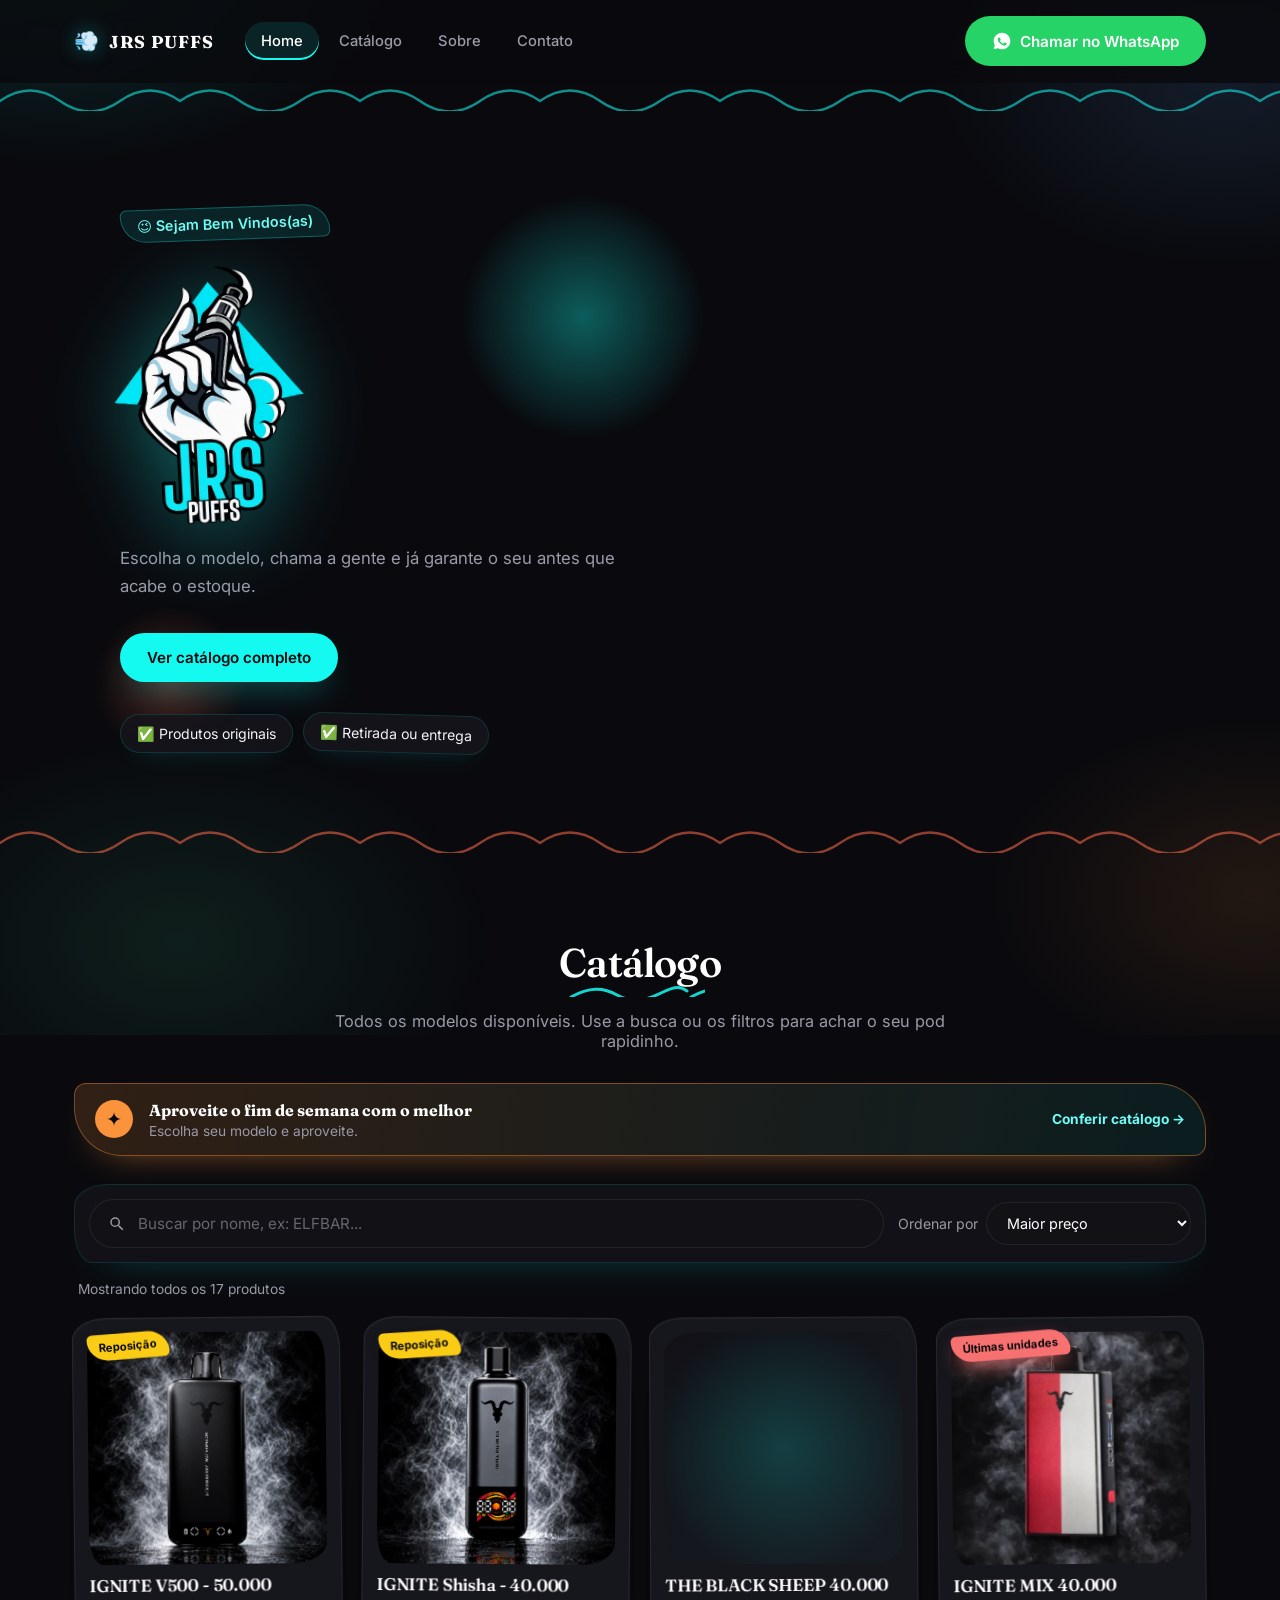
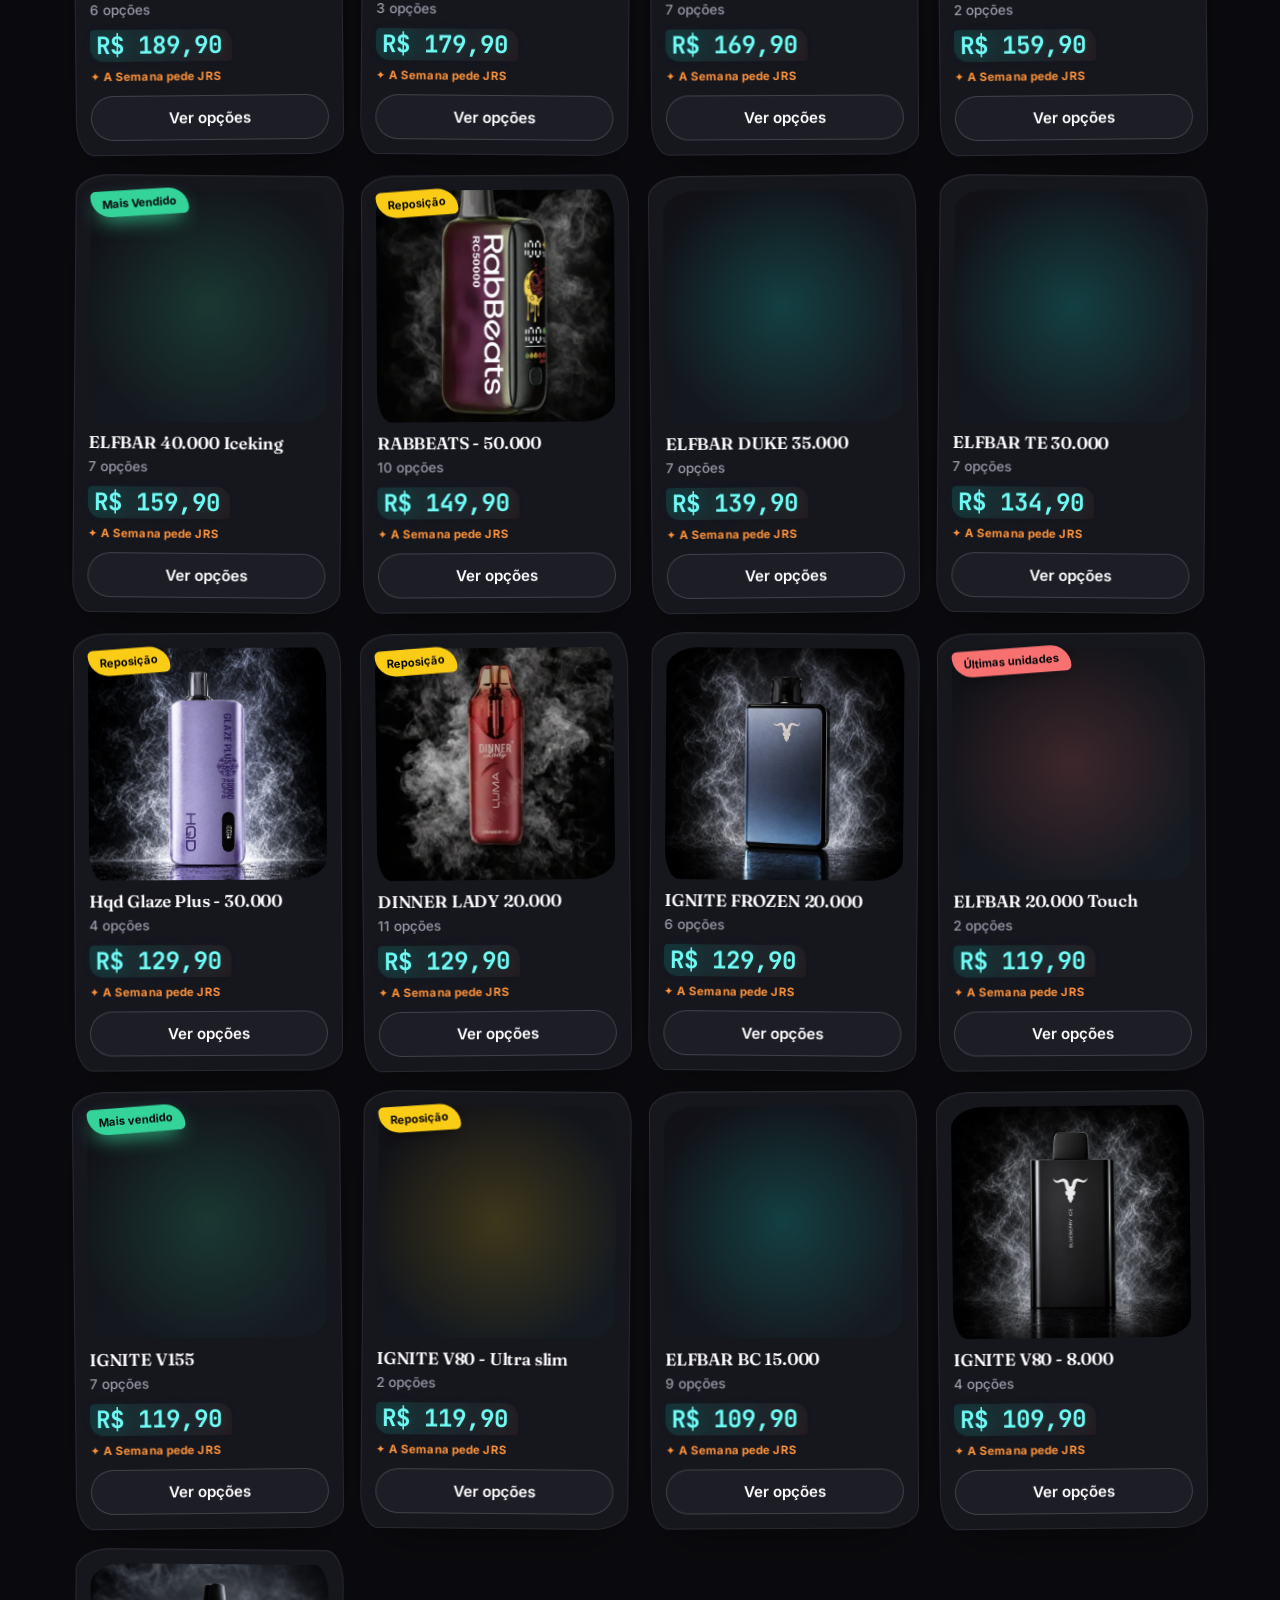
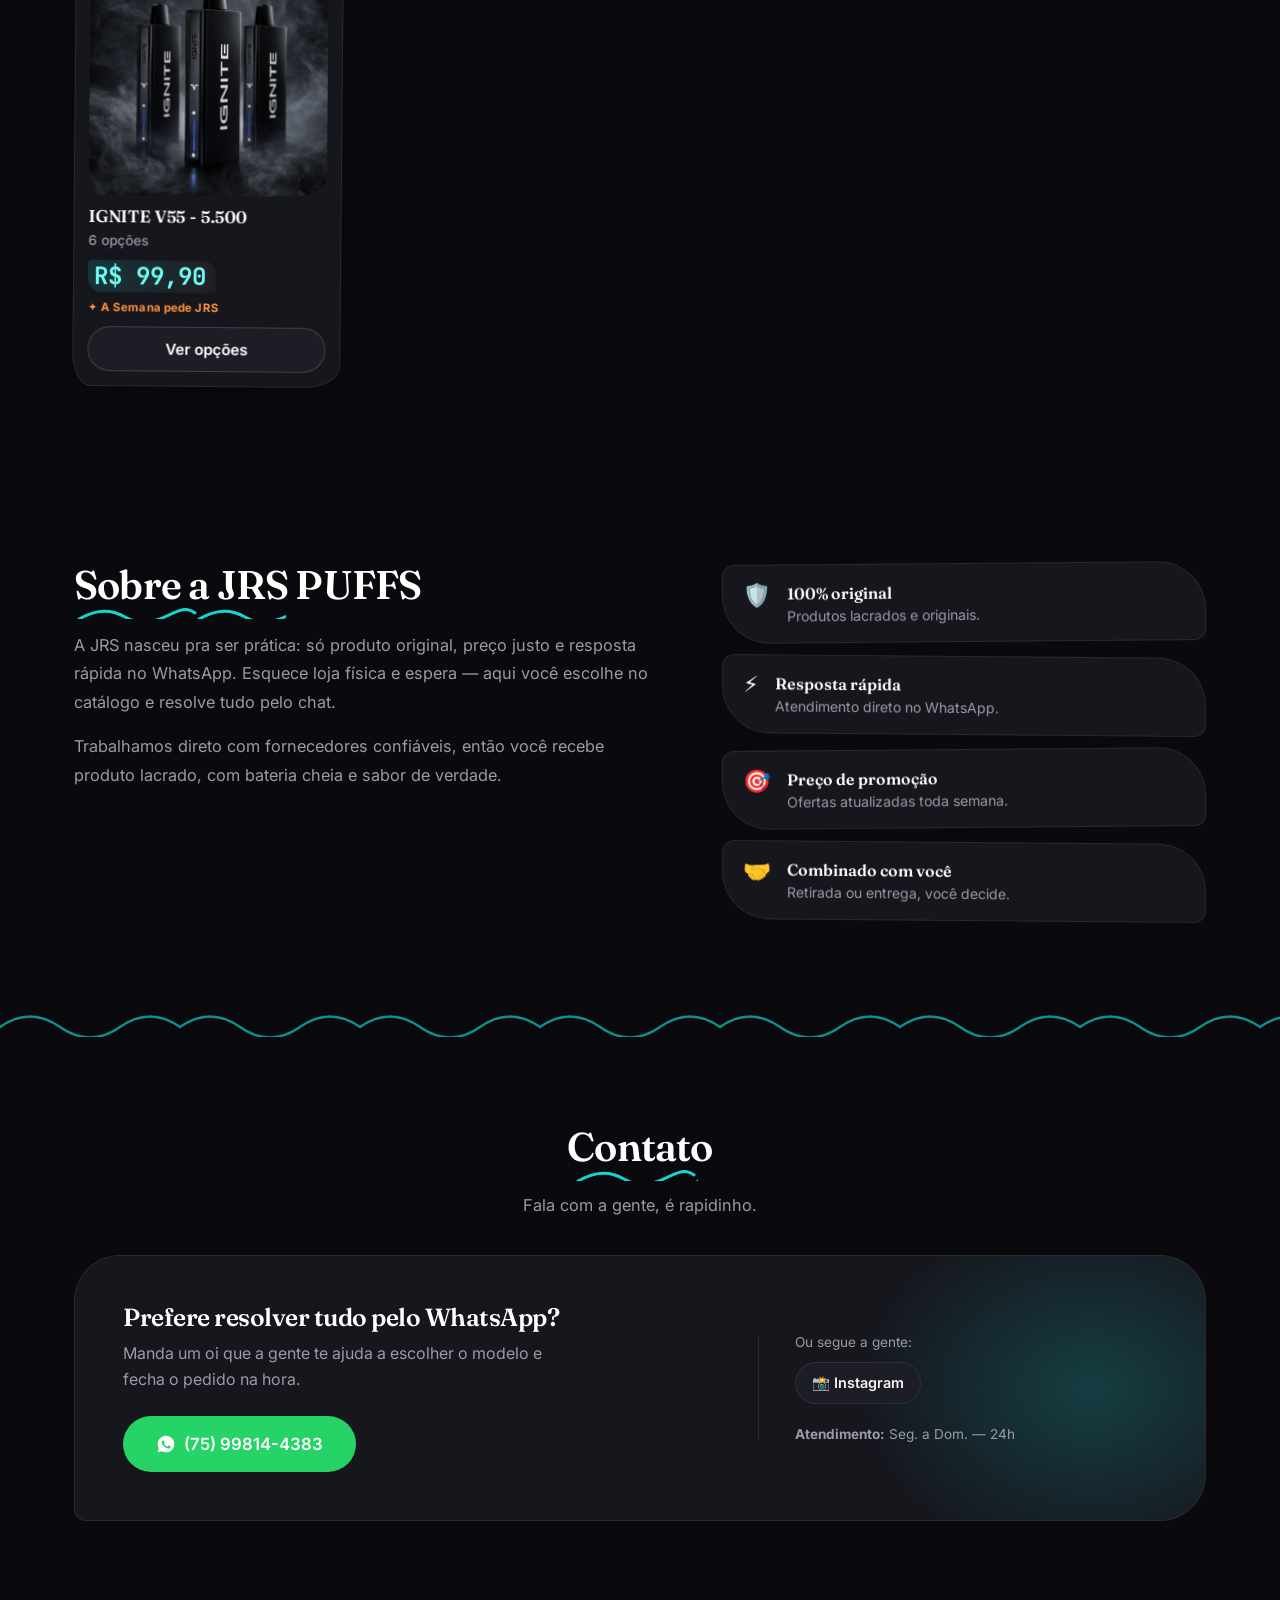
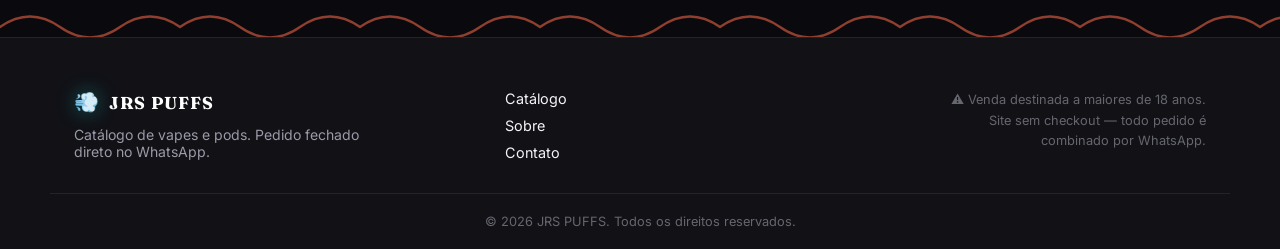
==== index.html @ 88b28dfb "Att:21/09" ====
<!DOCTYPE html>
<html lang="pt-BR">
<head>

  <!-- Google tag (gtag.js) -->
<script async src="https://www.googletagmanager.com/gtag/js?id=G-B5CPKF97NS"></script>
<script>
  window.dataLayer = window.dataLayer || [];
  function gtag(){dataLayer.push(arguments);}
  gtag('js', new Date());

  gtag('config', 'G-B5CPKF97NS');
</script>



  <meta charset="UTF-8" />
  <meta name="viewport" content="width=device-width, initial-scale=1.0" />
  <title>JRS PUFFS — Catálogo de Vapes e Pods</title>
  <meta name="description" content="Catálogo de vapes e pods descartáveis. Confira os modelos, sabores e preços e chame no WhatsApp para comprar." />
  <link rel="icon" href="data:image/svg+xml,<svg xmlns=%22http://www.w3.org/2000/svg%22 viewBox=%220 0 100 100%22><text y=%22.9em%22 font-size=%2290%22>💨</text></svg>" />

  <!-- Prévia de link (Open Graph / WhatsApp / Facebook / Instagram) -->
  <meta property="og:type" content="website" />
  <meta property="og:url" content="https://catalogo-three-iota.vercel.app/" />
  <meta property="og:title" content="JRS PUFFS — Catálogo de Vapes e Pods" />
  <meta property="og:description" content="Catálogo de vapes e pods descartáveis. Confira os modelos, sabores e preços e chame no WhatsApp para comprar." />
  <meta property="og:image" content="https://catalogo-three-iota.vercel.app/og-image.png" />
  <meta property="og:image:width" content="1200" />
  <meta property="og:image:height" content="630" />
  <meta property="og:locale" content="pt_BR" />

  <!-- Prévia de link (Twitter/X) -->
  <meta name="twitter:card" content="summary_large_image" />
  <meta name="twitter:title" content="JRS PUFFS — Catálogo de Vapes e Pods" />
  <meta name="twitter:description" content="Catálogo de vapes e pods descartáveis. Confira os modelos, sabores e preços e chame no WhatsApp para comprar." />
  <meta name="twitter:image" content="https://catalogo-three-iota.vercel.app/og-image.png" />

  <!-- Fontes: Fraunces (títulos, serifada orgânica) + Inter (texto) + JetBrains Mono (preços) -->
  <link rel="preconnect" href="https://fonts.googleapis.com">
  <link rel="preconnect" href="https://fonts.gstatic.com" crossorigin>
  <link href="https://fonts.googleapis.com/css2?family=Fraunces:opsz,wght@9..144,500;9..144,600;9..144,700&family=Inter:wght@400;500;600;700&family=JetBrains+Mono:wght@400;700&display=swap" rel="stylesheet">

  <link rel="stylesheet" href="styles.css?v=9" />
</head>
<body>

  <!-- ===================== HEADER / NAV ===================== -->
  <header class="site-header" id="topo">
    <div class="header-inner">
      <a href="#home" class="logo" aria-label="JRS PUFFS — início">
        <span class="logo-mark">💨</span>
        <span class="logo-text">JRS PUFFS</span>
      </a>

      <nav class="main-nav" id="main-nav">
        <ul>
          <li><a href="#home" class="nav-link active" data-nav>Home</a></li>
          <li><a href="#catalogo" class="nav-link" data-nav>Catálogo</a></li>
          <li><a href="#sobre" class="nav-link" data-nav>Sobre</a></li>
          <li><a href="#contato" class="nav-link" data-nav>Contato</a></li>
        </ul>
      </nav>

      <a class="btn btn-whatsapp header-cta" id="header-whatsapp" target="_blank" rel="noopener">
        <svg viewBox="0 0 24 24" class="icon-wpp" aria-hidden="true"><path fill="currentColor" d="M12 2C6.48 2 2 6.48 2 12c0 1.85.5 3.58 1.35 5.07L2 22l5.06-1.33A9.94 9.94 0 0012 22c5.52 0 10-4.48 10-10S17.52 2 12 2zm5.2 14.2c-.22.62-1.28 1.22-1.77 1.27-.45.05-.9.24-3.05-.65-2.6-1.08-4.28-3.7-4.41-3.87-.13-.17-1.05-1.4-1.05-2.67 0-1.27.67-1.9.9-2.16.22-.25.5-.32.67-.32.17 0 .34.002.49.008.16.006.37-.06.58.44.22.52.73 1.8.8 1.93.06.13.1.28.02.45-.08.17-.13.27-.25.42-.13.15-.27.33-.38.44-.13.13-.26.27-.11.53.15.27.68 1.12 1.46 1.82 1 .9 1.85 1.18 2.11 1.31.27.13.42.11.58-.07.16-.17.68-.79.86-1.06.18-.27.36-.22.6-.13.25.09 1.57.74 1.84.87.27.13.45.2.51.31.07.11.07.63-.15 1.25z"/></svg>
        Chamar no WhatsApp
      </a>

      <button class="nav-toggle" id="nav-toggle" aria-label="Abrir menu" aria-expanded="false">
        <span></span><span></span><span></span>
      </button>
    </div>
  </header>

  <!-- Faixa de bandeirinhas — elemento de assinatura visual, aparece nas divisórias -->
  <div class="bunting" aria-hidden="true"></div>

  <main>

    <!-- ===================== HOME ===================== -->
    <section id="home" class="section hero-section">
      <div class="container hero-grid">
        <div class="hero-copy">
          <p class="eyebrow"> 😉 Sejam Bem Vindos(as) </p>
          <img src="./img/logo-jrs-puffs.webp" alt="JRS PUFFS" class="hero-logo" width="220" height="298" />
          <p class="hero-sub">
            Escolha o modelo, chama a gente e já garante o seu antes que acabe o estoque.
          </p>
          <div class="hero-actions">
            <a href="#catalogo" class="btn btn-primary" data-nav>Ver catálogo completo</a>
          </div>
          <ul class="hero-trust">
            <li>✅ Produtos originais</li>
            <li>✅ Retirada ou entrega</li>
          </ul>
        </div>

      </div>
    </section>

    <div class="bunting bunting-alt" aria-hidden="true"></div>

    <!-- ===================== CATÁLOGO ===================== -->
    <section id="catalogo" class="section catalog-section">
      <div class="container">
        <div class="section-heading">
          <h2>Catálogo</h2>
          <p>Todos os modelos disponíveis. Use a busca ou os filtros para achar o seu pod rapidinho.</p>
        </div>

        <div class="campaign-banner" role="note">
          <span class="campaign-banner-icon" aria-hidden="true">✦</span>
          <div>
            <strong> Aproveite o fim de semana com o melhor </strong>
            <p>Escolha seu modelo e aproveite. </p>
          </div>
          <a class="campaign-banner-link" href="#catalogo" data-nav>Conferir catálogo <span aria-hidden="true">→</span></a>
        </div>

        <div class="toolbar">
          <div class="search-box">
            <svg viewBox="0 0 24 24" class="icon-search" aria-hidden="true"><path fill="currentColor" d="M15.5 14h-.79l-.28-.27A6.47 6.47 0 0016 9.5 6.5 6.5 0 109.5 16c1.61 0 3.09-.59 4.23-1.57l.27.28v.79l5 4.99L20.49 19l-4.99-5zm-6 0A4.5 4.5 0 1114 9.5 4.5 4.5 0 019.5 14z"/></svg>
            <input type="search" id="search-input" placeholder="Buscar por nome, ex: ELFBAR..." aria-label="Buscar produto" />
          </div>

          <label class="sort-box">
            <span>Ordenar por</span>
            <select id="sort-select">
              <option value="maior-preco" selected>Maior preço</option>
              <option value="menor-preco">Menor preço</option>
              <option value="relevancia">Relevância</option>
              <option value="mais-opcoes">Mais opções de sabor</option>
            </select>
          </label>
        </div>

        <p id="results-count" class="results-count"></p>

        <div id="catalog-grid" class="product-grid"><!-- JS injeta os cards --></div>
        <p id="empty-state" class="empty-state" hidden>Nenhum produto encontrado. Tenta buscar por outro nome 🔎</p>
      </div>
    </section>

    <!-- ===================== SOBRE ===================== -->
    <section id="sobre" class="section about-section">
      <div class="container about-grid">
        <div>
          <div class="section-heading align-left">
            <h2>Sobre a JRS PUFFS</h2>
          </div>
          <p class="about-text">
              A JRS nasceu pra ser prática: só produto original, preço justo e resposta rápida no WhatsApp. 
              Esquece loja física e espera — aqui você escolhe no catálogo e resolve tudo pelo chat.
          </p>
          <p class="about-text">
            Trabalhamos direto com fornecedores confiáveis, então você recebe produto lacrado, com bateria
            cheia e sabor de verdade.
          </p>
        </div>
        <ul class="differentials">
          <li>
            <span class="diff-icon">🛡️</span>
            <div><strong>100% original</strong><p>Produtos lacrados e originais.</p></div>
          </li>
          <li>
            <span class="diff-icon">⚡</span>
            <div><strong>Resposta rápida</strong><p>Atendimento direto no WhatsApp.</p></div>
          </li>
          <li>
            <span class="diff-icon">🎯</span>
            <div><strong>Preço de promoção</strong><p>Ofertas atualizadas toda semana.</p></div>
          </li>
          <li>
            <span class="diff-icon">🤝</span>
            <div><strong>Combinado com você</strong><p>Retirada ou entrega, você decide.</p></div>
          </li>
        </ul>
      </div>
    </section>

    <div class="bunting" aria-hidden="true"></div>

    <!-- ===================== CONTATO ===================== -->
    <section id="contato" class="section contact-section">
      <div class="container">
        <div class="section-heading">
          <h2>Contato</h2>
          <p>Fala com a gente, é rapidinho.</p>
        </div>

        <div class="contact-card">
          <div class="contact-main">
            <h3>Prefere resolver tudo pelo WhatsApp?</h3>
            <p>Manda um oi que a gente te ajuda a escolher o modelo e fecha o pedido na hora.</p>
            <a class="btn btn-whatsapp btn-large" id="contact-whatsapp" target="_blank" rel="noopener">
              <svg viewBox="0 0 24 24" class="icon-wpp" aria-hidden="true"><path fill="currentColor" d="M12 2C6.48 2 2 6.48 2 12c0 1.85.5 3.58 1.35 5.07L2 22l5.06-1.33A9.94 9.94 0 0012 22c5.52 0 10-4.48 10-10S17.52 2 12 2zm5.2 14.2c-.22.62-1.28 1.22-1.77 1.27-.45.05-.9.24-3.05-.65-2.6-1.08-4.28-3.7-4.41-3.87-.13-.17-1.05-1.4-1.05-2.67 0-1.27.67-1.9.9-2.16.22-.25.5-.32.67-.32.17 0 .34.002.49.008.16.006.37-.06.58.44.22.52.73 1.8.8 1.93.06.13.1.28.02.45-.08.17-.13.27-.25.42-.13.15-.27.33-.38.44-.13.13-.26.27-.11.53.15.27.68 1.12 1.46 1.82 1 .9 1.85 1.18 2.11 1.31.27.13.42.11.58-.07.16-.17.68-.79.86-1.06.18-.27.36-.22.6-.13.25.09 1.57.74 1.84.87.27.13.45.2.51.31.07.11.07.63-.15 1.25z"/></svg>
              (75) 99814-4383
            </a>
          </div>

          <div class="contact-social">
            <p class="social-label">Ou segue a gente:</p>
            <div class="social-links">
              <a href="#" class="social-pill" target="_blank" rel="noopener">📸 Instagram</a>
            </div>
            <p class="hours"><strong>Atendimento:</strong> Seg. a Dom. — 24h</p>
          </div>
        </div>
      </div>
    </section>

  </main>

  <!-- ===================== FOOTER ===================== -->
  <div class="bunting bunting-alt" aria-hidden="true"></div>
  <footer class="site-footer">
    <div class="container footer-grid">
      <div>
        <a href="#home" class="logo" data-nav>
          <span class="logo-mark">💨</span>
          <span class="logo-text">JRS PUFFS</span>
        </a>
        <p class="footer-tagline">Catálogo de vapes e pods. Pedido fechado direto no WhatsApp.</p>
      </div>

      <nav class="footer-nav" aria-label="Links do rodapé">
        <a href="#catalogo" data-nav>Catálogo</a>
        <a href="#sobre" data-nav>Sobre</a>
        <a href="#contato" data-nav>Contato</a>
      </nav>

      <p class="footer-note">
        ⚠️ Venda destinada a maiores de 18 anos. Site sem checkout — todo pedido é combinado por WhatsApp.
      </p>
    </div>
    <p class="copyright">© <span id="year"></span> JRS PUFFS. Todos os direitos reservados.</p>
  </footer>

  <script src="script.js?v=9"></script>
</body>
</html>
---- styles.css ----
/* ==========================================================================
   JRS PUFFS — CATÁLOGO
   Sistema de tokens:
   - Cor: ciano da marca + coral quente como par de contraste vivo, sobre
     dark mode neutro. Verde do WhatsApp mantido por reconhecimento da marca.
   - Tipo: Fraunces (display, serifada orgânica/humana) + Inter (texto) +
     JetBrains Mono (preços/dados)
   - Assinatura visual: formas orgânicas assimétricas — cantos irregulares
     em vez de raio uniforme, blobs de fundo, divisores ondulados feitos à
     mão, cards com glow individual na cor do sabor do produto
   ========================================================================== */

:root {
  /* --- superfícies --- */
  --bg: #0A0A0E;
  --bg-elevated: #111116;
  --surface: #16161D;
  --surface-hover: #1D1D26;
  --border: rgba(255, 255, 255, 0.08);
  --border-strong: rgba(255, 255, 255, 0.16);

  /* --- texto --- */
  --text: #F4F4F6;
  --text-muted: #9A9AA8;
  --text-faint: #66666F;
  --white: #FFFFFF;

  /* --- marca --- */
  --brand: #14FAF1;
  --brand-soft: #6FFCF5;
  --brand-glow: rgba(20, 250, 241, 0.35);
  --brand-ink: #0A0A0E;

  /* --- contraste quente (par vivo do ciano, uso decorativo) --- */
  --warm: #FF6B4A;
  --warm-soft: #FF9270;
  --warm-glow: rgba(255, 107, 74, 0.32);

  --whatsapp: #25D366;
  --whatsapp-hover: #1FB955;

  /* --- cores de sabor (glow por produto) --- */
  --flavor-verde: #34D399;
  --flavor-babyblue: #7DD3FC;
  --flavor-azul: #60A5FA;
  --flavor-laranja: #FB923C;

  --danger: #FB7185;

  /* --- tipografia --- */
  --font-display: "Fraunces", "Space Grotesk", system-ui, serif;
  --font-body: "Inter", system-ui, sans-serif;
  --font-mono: "JetBrains Mono", ui-monospace, monospace;

  /* --- layout --- */
  --max-width: 1180px;
  --radius-sm: 12px;
  --radius-md: 20px;
  --radius-lg: 28px;
  --radius-full: 999px;
  /* raios assimétricos — usados em containers específicos pra fugir do
     "quadrado genérico"; cada componente tem sua própria variação */
  --radius-organic-1: 34px 18px 34px 18px / 22px 34px 22px 34px;
  --radius-organic-2: 12px 48px 12px 48px;
  --radius-organic-3: 46px 46px 46px 12px;

  --shadow-card: 0 20px 50px -22px rgba(0, 0, 0, 0.65);
  --shadow-pop: 0 30px 70px -20px rgba(0, 0, 0, 0.75);
  --ease: cubic-bezier(0.16, 1, 0.3, 1);
}

/* ---------- reset básico ---------- */
* { box-sizing: border-box; }
html { scroll-behavior: smooth; scroll-padding-top: 96px; }
body {
  margin: 0;
  font-family: var(--font-body);
  color: var(--text);
  background: var(--bg);
  -webkit-font-smoothing: antialiased;
  position: relative;
  overflow-x: hidden;
}

/* Névoa de fundo — assinatura visual do site. Só background-position anima,
   então o custo de repaint é baixo mesmo em loop longo. */
body::before {
  content: "";
  position: fixed;
  inset: -15% -10%;
  z-index: -1;
  pointer-events: none;
  background:
    radial-gradient(38% 30% at 12% 8%, rgba(20, 250, 241, 0.14), transparent 60%),
    radial-gradient(32% 28% at 88% 18%, rgba(96, 165, 250, 0.12), transparent 60%),
    radial-gradient(34% 30% at 20% 92%, rgba(52, 211, 153, 0.10), transparent 60%),
    radial-gradient(30% 26% at 90% 88%, rgba(251, 146, 60, 0.10), transparent 60%);
  background-repeat: no-repeat;
  animation: mesh-drift 46s ease-in-out infinite alternate;
}
@keyframes mesh-drift {
  0%   { background-position: 0% 0%, 0% 0%, 0% 0%, 0% 0%; }
  100% { background-position: 4% 3%, -3% 4%, 3% -3%, -4% -2%; }
}

img { max-width: 100%; display: block; }
ul { list-style: none; margin: 0; padding: 0; }
a { color: inherit; text-decoration: none; }
h1, h2, h3 {
  font-family: var(--font-display);
  font-weight: 600;
  margin: 0;
  line-height: 1.1;
  letter-spacing: -0.02em;
  color: var(--white);
}
p { margin: 0; }
button { font-family: inherit; cursor: pointer; }
:focus-visible { outline: 2px solid var(--brand-soft); outline-offset: 3px; border-radius: 4px; }

.container { max-width: var(--max-width); margin: 0 auto; padding: 0 24px; }
.section { padding: 88px 0; }

.section-heading { max-width: 620px; margin: 0 auto 40px; text-align: center; position: relative; }
.section-heading.align-left { margin: 0 0 24px; text-align: left; }
.section-heading h2 { font-size: clamp(1.8rem, 3.2vw, 2.5rem); position: relative; display: inline-block; }
.section-heading h2::after {
  content: "";
  position: absolute;
  left: 6%;
  bottom: -12px;
  width: 84%;
  height: 12px;
  background: url("data:image/svg+xml,%3Csvg xmlns='http://www.w3.org/2000/svg' width='120' height='16' viewBox='0 0 120 16'%3E%3Cpath d='M2 12 C 20 2, 34 2, 48 10 S 76 16, 92 8 S 112 2, 118 6' fill='none' stroke='%2314FAF1' stroke-width='3' stroke-linecap='round'/%3E%3C/svg%3E") repeat-x;
  background-size: 120px 16px;
  opacity: 0.85;
}
.section-heading.align-left h2::after { left: 1%; width: 60%; }
.section-heading p { margin-top: 26px; color: var(--text-muted); font-size: 1.02rem; }

.campaign-banner {
  display: flex;
  align-items: center;
  gap: 16px;
  margin: -8px 0 28px;
  padding: 16px 20px;
  border: 1px solid rgba(251, 146, 60, 0.42);
  border-radius: var(--radius-organic-2);
  background: linear-gradient(100deg, rgba(251, 146, 60, 0.16), rgba(20, 250, 241, 0.08));
  box-shadow: 0 14px 36px -24px rgba(251, 146, 60, 0.8);
}
.campaign-banner-icon {
  display: grid;
  place-items: center;
  flex: 0 0 38px;
  width: 38px;
  height: 38px;
  border-radius: 50%;
  color: var(--brand-ink);
  background: var(--flavor-laranja);
  font-size: 1.2rem;
}
.campaign-banner strong { color: var(--white); font-family: var(--font-display); font-size: 1rem; }
.campaign-banner p { margin-top: 3px; color: var(--text-muted); font-size: 0.86rem; }
.campaign-banner-link {
  margin-left: auto;
  flex-shrink: 0;
  color: var(--brand-soft);
  font-size: 0.86rem;
  font-weight: 700;
  transition: color .2s ease, transform .2s ease;
}
.campaign-banner-link:hover { color: var(--white); transform: translateX(2px); }

/* ---------- scroll-reveal ---------- */
.reveal {
  opacity: 0;
  transform: translateY(20px);
  transition: opacity .7s var(--ease), transform .7s var(--ease);
  will-change: transform, opacity;
}
.reveal.is-visible { opacity: 1; transform: none; }
@media (prefers-reduced-motion: reduce) {
  .reveal { opacity: 1; transform: none; transition: none; }
  body::before { animation: none; }
}

/* ---------- botões ---------- */
.btn {
  display: inline-flex;
  align-items: center;
  gap: 8px;
  padding: 14px 26px;
  border-radius: var(--radius-full);
  font-weight: 600;
  font-size: 0.95rem;
  border: 1px solid transparent;
  transition: transform .2s var(--ease), box-shadow .2s var(--ease), background-color .2s var(--ease), border-color .2s var(--ease);
  white-space: nowrap;
}
.btn:hover { transform: translateY(-2px); }
.btn:active { transform: translateY(0) scale(0.98); }

.btn-primary {
  background: var(--brand);
  color: var(--brand-ink);
  box-shadow: 0 16px 34px -12px var(--brand-glow);
}
.btn-primary:hover { background: var(--brand-soft); box-shadow: 0 20px 44px -10px var(--brand-glow); }

.btn-outline {
  background: transparent;
  border-color: var(--brand-soft);
  color: var(--text);
}
.btn-outline:hover {
  border-color: var(--brand);
  color: var(--brand);
}

.btn-whatsapp { background: var(--whatsapp); color: var(--white); }
.btn-whatsapp:hover { background: var(--whatsapp-hover); box-shadow: 0 16px 34px -14px rgba(37, 211, 102, 0.5); }

.btn-large { padding: 17px 32px; font-size: 1.05rem; }
.btn-small { padding: 9px 16px; font-size: 0.85rem; }
.icon-wpp { width: 20px; height: 20px; }

/* ==========================================================================
   HEADER
   ========================================================================== */
.site-header {
  position: sticky;
  top: 0;
  z-index: 50;
  background: rgba(10, 10, 14, 0.82);
  backdrop-filter: blur(14px);
  -webkit-backdrop-filter: blur(14px);
  border-bottom: 1px solid transparent;
  transition: border-color .3s var(--ease), background-color .3s var(--ease), padding .3s var(--ease);
}
.site-header.scrolled {
  background: rgba(10, 10, 14, 0.92);
  border-bottom-color: var(--border);
  box-shadow: 0 10px 30px rgba(0, 0, 0, 0.35);
}
.header-inner {
  max-width: var(--max-width);
  margin: 0 auto;
  padding: 16px 24px;
  display: flex;
  align-items: center;
  gap: 20px;
  transition: padding .3s var(--ease);
}
.site-header.scrolled .header-inner { padding: 12px 24px; }

.logo { display: inline-flex; align-items: center; gap: 10px; }
.logo-mark { font-size: 1.25rem; filter: drop-shadow(0 0 10px var(--brand-glow)); }
.logo-text { font-family: var(--font-display); font-weight: 700; font-size: 1.08rem; letter-spacing: 0.04em; color: var(--white); }
.logo-text strong { color: var(--brand-soft); font-weight: 700; }

.main-nav { margin-left: 12px; flex: 1; }
.main-nav ul { display: flex; gap: 4px; flex-wrap: wrap; }
.nav-link {
  position: relative;
  display: inline-block;
  padding: 10px 16px;
  border-radius: var(--radius-full);
  font-weight: 500;
  font-size: 0.92rem;
  color: var(--text-muted);
  transition: color .2s ease, background-color .2s ease;
}
.nav-link:hover { color: var(--text); background: rgba(255, 255, 255, 0.04); }
.nav-link.active { color: var(--white); background: rgba(20, 250, 241, 0.1); box-shadow: inset 0 -2px 0 var(--brand); }

.header-cta { flex-shrink: 0; }
.nav-toggle {
  display: none;
  flex-direction: column;
  justify-content: center;
  gap: 5px;
  width: 40px; height: 40px;
  background: transparent;
  border: none;
}
.nav-toggle span { display: block; height: 2px; width: 100%; background: var(--white); border-radius: 2px; }

/* ==========================================================================
   DIVISOR — onda desenhada à mão (substitui a linha reta anterior)
   ========================================================================== */
.bunting {
  height: 28px;
  opacity: 0.55;
  background-repeat: repeat-x;
  background-size: 180px 28px;
  background-position: 0 0;
  background-image: url("data:image/svg+xml,%3Csvg xmlns='http://www.w3.org/2000/svg' width='180' height='28' viewBox='0 0 180 28'%3E%3Cpath d='M0 18 C 20 4, 40 4, 60 18 S 100 32, 120 18 S 160 4, 180 18' fill='none' stroke='%2314FAF1' stroke-width='2.4' stroke-linecap='round'/%3E%3C/svg%3E");
  animation: wave-drift 14s linear infinite;
}
.bunting-alt {
  background-image: url("data:image/svg+xml,%3Csvg xmlns='http://www.w3.org/2000/svg' width='180' height='28' viewBox='0 0 180 28'%3E%3Cpath d='M0 18 C 20 4, 40 4, 60 18 S 100 32, 120 18 S 160 4, 180 18' fill='none' stroke='%23FF6B4A' stroke-width='2.4' stroke-linecap='round'/%3E%3C/svg%3E");
  animation-direction: reverse;
}
@keyframes wave-drift {
  0% { background-position: 0 0; }
  100% { background-position: -180px 0; }
}
@media (prefers-reduced-motion: reduce) {
  .bunting { animation: none; }
}

/* ==========================================================================
   HERO — composição assimétrica: texto à esquerda, blob orgânico atrás da
   logo em vez de tudo centralizado (evita o clichê "hero de template")
   ========================================================================== */
.hero-section { padding-top: 96px; padding-bottom: 64px; position: relative; overflow: hidden; }
.hero-grid {
  display: flex;
  flex-direction: column;
  align-items: flex-start;
  text-align: left;
  max-width: 640px;
  margin: 0 auto 0 clamp(24px, 8vw, 96px);
  padding-bottom: 8px;
  position: relative;
}
.eyebrow {
  display: inline-flex;
  align-items: center;
  gap: 8px;
  color: var(--brand-soft);
  font-weight: 600;
  font-size: 0.9rem;
  padding: 7px 16px;
  border-radius: var(--radius-organic-2);
  background: rgba(20, 250, 241, 0.1);
  border: 1px solid rgba(20, 250, 241, 0.3);
  margin-bottom: 26px;
  transform: rotate(-2deg);
}
.hero-copy h1 {
  font-size: clamp(2.3rem, 5.6vw, 3.6rem);
  line-height: 1.05;
}
.hero-copy { position: relative; }
.hero-copy::before {
  /* blob orgânico atrás da logo — deslocado, não centralizado */
  content: "";
  position: absolute;
  top: -60px;
  left: 58%;
  width: 340px;
  height: 340px;
  background: radial-gradient(closest-side, var(--brand-glow), transparent 72%);
  border-radius: 42% 58% 65% 35% / 45% 40% 60% 55%;
  z-index: -1;
  animation: blob-morph 18s ease-in-out infinite alternate;
}
@keyframes blob-morph {
  0%   { border-radius: 42% 58% 65% 35% / 45% 40% 60% 55%; transform: rotate(0deg) scale(1); }
  100% { border-radius: 58% 42% 40% 60% / 55% 65% 35% 45%; transform: rotate(8deg) scale(1.06); }
}
.hero-copy::after {
  /* segunda mancha, cor quente, cria o par de contraste vivo com o ciano */
  content: "";
  position: absolute;
  bottom: -40px;
  left: -60px;
  width: 220px;
  height: 220px;
  background: radial-gradient(closest-side, var(--warm-glow), transparent 70%);
  border-radius: 55% 45% 38% 62% / 40% 55% 45% 60%;
  z-index: -1;
  opacity: 0.8;
  animation: blob-morph 22s ease-in-out infinite alternate-reverse;
}
.hero-logo {
  width: min(190px, 44vw);
  height: auto;
  margin: 0 0 6px -6px;
  transform: rotate(-3deg);
  filter: drop-shadow(0 10px 42px rgba(20, 250, 241, 0.38));
}
.hero-sub {
  margin: 20px 0 0;
  max-width: 46ch;
  color: var(--text-muted);
  font-size: 1.05rem;
  line-height: 1.7;
}
.hero-actions { display: flex; gap: 12px; flex-wrap: wrap; margin-top: 32px; justify-content: flex-start; }
.hero-trust {
  display: flex;
  flex-wrap: wrap;
  justify-content: flex-start;
  gap: 10px;
  margin-top: 32px;
}
.hero-trust li {
  font-size: 0.88rem;
  color: var(--text);
  padding: 10px 16px;
  border-radius: var(--radius-full);
  background: rgba(22, 22, 29, 0.8);
  border: 1px solid rgba(20, 250, 241, 0.14);
  box-shadow: 0 10px 24px -18px rgba(20, 250, 241, 0.8);
}
.hero-trust li:nth-child(2) { transform: rotate(1.5deg); }

.hero-visual { display: none; }
.glow-orb { display: none; }

.hero-badge {
  display: inline-flex;
  align-items: center;
  gap: 8px;
  background: var(--surface);
  border: 1px solid var(--border-strong);
  color: var(--white);
  padding: 10px 18px;
  border-radius: var(--radius-full);
}
.hero-badge strong { color: var(--brand-soft); font-family: var(--font-mono); }
.hero-badge span { font-size: 0.75rem; color: var(--text-muted); }

/* ==========================================================================
   PRODUCT GRID / CARDS
   Cada card recebe --card-accent via JS (cor do sabor). O glow é feito com
   um ::before de gradiente radial já suavizado — sem animar blur, então o
   custo em scroll/hover é praticamente nulo.
   ========================================================================== */
.product-grid {
  display: grid;
  grid-template-columns: repeat(4, minmax(0, 1fr));
  gap: 20px;
}
@media (max-width: 900px) { .product-grid { grid-template-columns: repeat(3, minmax(0, 1fr)); } }
@media (max-width: 640px) { .product-grid { grid-template-columns: repeat(2, minmax(0, 1fr)); } }

.product-card {
  --card-accent: var(--brand);
  position: relative;
  background: var(--surface);
  border-radius: var(--radius-organic-1);
  padding: 14px;
  display: flex;
  flex-direction: column;
  gap: 12px;
  border: 1px solid var(--border);
  box-shadow: var(--shadow-card), inset 0 1px 0 rgba(255, 255, 255, 0.025);
  transition: transform .3s var(--ease), border-color .3s var(--ease), box-shadow .3s var(--ease);
  cursor: pointer;
}
.product-card:nth-child(3n+1) { transform: rotate(-0.6deg); }
.product-card:nth-child(3n+2) { transform: rotate(0.5deg); }
.product-card:nth-child(3n) { transform: rotate(-0.3deg); }
.product-card::before {
  content: "";
  position: absolute;
  inset: -1px;
  border-radius: inherit;
  padding: 1px;
  background: linear-gradient(135deg, var(--card-accent), transparent 45%);
  -webkit-mask: linear-gradient(#000 0 0) content-box, linear-gradient(#000 0 0);
  mask: linear-gradient(#000 0 0) content-box, linear-gradient(#000 0 0);
  -webkit-mask-composite: xor;
  mask-composite: exclude;
  opacity: 0;
  transition: opacity .3s ease;
  pointer-events: none;
}
.product-card:hover {
  transform: translateY(-6px) rotate(0deg) scale(1.015);
  border-color: transparent;
  box-shadow: var(--shadow-pop), 0 0 0 1px rgba(255, 255, 255, 0.04);
}
.product-card:hover::before { opacity: 1; }

.card-badge {
  position: absolute;
  top: 14px; left: 14px;
  background: var(--card-accent);
  color: var(--brand-ink);
  font-size: 0.7rem;
  font-weight: 700;
  padding: 6px 12px;
  border-radius: var(--radius-organic-2);
  z-index: 2;
  transform: rotate(-4deg);
  box-shadow: 0 6px 14px -6px rgba(0, 0, 0, 0.5);
}
.card-badge:empty { display: none; }
.card-badge.oferta { box-shadow: 0 8px 20px -6px var(--card-accent); }

.card-media {
  position: relative;
  height: 232px;
  border-radius: 32px 14px 32px 14px / 22px 32px 22px 32px;
  overflow: hidden;
  background: linear-gradient(145deg, var(--bg-elevated), rgba(20, 250, 241, 0.025));
  display: flex;
  align-items: center;
  justify-content: center;
  isolation: isolate;
  transition: border-radius .6s var(--ease);
}
.product-card:hover .card-media { border-radius: 14px 32px 14px 32px / 32px 22px 32px 22px; }
.card-media::before {
  content: "";
  position: absolute;
  inset: -30%;
  z-index: -1;
  background: radial-gradient(closest-side, var(--card-accent), transparent 70%);
  opacity: 0.18;
  transition: opacity .3s ease, transform .5s var(--ease);
}
.product-card:hover .card-media::before { opacity: 0.32; transform: scale(1.08); }
.card-media img {
  width: 100%;
  height: 100%;
  object-fit: cover;
  transition: transform .5s var(--ease);
}
.product-card:hover .card-media img { transform: scale(1.05); }
.card-media svg { width: 90px; height: 140px; }

.card-body { display: flex; flex-direction: column; gap: 6px; flex: 1; }
.card-title { font-family: var(--font-display); font-weight: 600; font-size: 1.06rem; letter-spacing: -0.01em; color: var(--white); }
.card-meta { font-size: 0.85rem; color: var(--text-muted); font-weight: 500; }

.card-price-block { display: flex; align-items: baseline; gap: 10px; margin-top: 6px; flex-wrap: wrap; }
.price-old { font-family: var(--font-mono); font-size: 0.78rem; color: var(--text-faint); text-decoration: line-through; }
.price-new {
  font-family: var(--font-mono);
  font-size: 1.5rem;
  font-weight: 700;
  color: var(--brand-soft);
  line-height: 1.1;
  text-shadow: 0 0 18px rgba(20, 250, 241, 0.18);
  padding: 3px 10px 3px 6px;
  background: linear-gradient(100deg, rgba(20, 250, 241, 0.12), rgba(255, 107, 74, 0.06));
  border-radius: 4px 14px 4px 14px;
}
.campaign-price-note {
  margin-top: 2px;
  color: var(--flavor-laranja);
  font-size: 0.72rem;
  font-weight: 700;
  letter-spacing: 0.01em;
}
.campaign-price-note-detail { color: var(--text-muted); font-weight: 500; }

.card-footer { display: flex; }
.card-footer .btn { width: 100%; justify-content: center; }
.btn-product-options {
  padding: 12px 18px;
  background: var(--surface-hover);
  color: var(--white);
  border: 1px solid var(--border-strong);
  box-shadow: none;
}
.btn-product-options:hover { background: var(--card-accent); border-color: transparent; color: var(--brand-ink); transform: translateY(-2px); }

/* ==========================================================================
   PÁGINA DE PRODUTO
   ========================================================================== */
.product-page-section { padding: 52px 0 104px; }
.product-page-breadcrumbs {
  display: flex; align-items: center; gap: 10px;
  font-size: 0.82rem; color: var(--text-muted); margin-bottom: 24px;
  text-transform: uppercase; letter-spacing: 0.08em;
}
.product-page-breadcrumbs a { color: var(--brand-soft); }
.product-page-back {
  display: inline-flex; align-items: center; gap: 8px;
  font-size: 0.92rem; color: var(--text-muted);
  margin-bottom: 22px; transition: color .2s ease, gap .2s ease;
}
.product-page-back:hover { color: var(--brand-soft); gap: 12px; }

.product-page-grid { display: grid; grid-template-columns: minmax(0, 1.08fr) minmax(360px, 0.92fr); gap: 56px; align-items: start; }

.product-image-card {
  --card-accent: var(--brand);
  position: relative;
  background: var(--surface);
  border-radius: var(--radius-organic-3);
  overflow: hidden;
  border: 1px solid var(--border);
  box-shadow: var(--shadow-card);
  min-height: 590px;
  isolation: isolate;
  display: flex;
  align-items: center;
  justify-content: center;
}
.product-image-card::before {
  content: "";
  position: absolute;
  inset: -40%;
  z-index: -1;
  background: radial-gradient(closest-side, var(--card-accent), transparent 70%);
  opacity: 0.22;
}
.product-image-card img { width: 100%; height: 100%; object-fit: cover; min-height: 590px; }
.product-image-kicker,
.product-image-caption {
  position: absolute;
  z-index: 1;
  margin: 0;
  color: var(--white);
  font-family: var(--font-mono);
  font-size: 0.72rem;
  letter-spacing: 0.08em;
  text-transform: uppercase;
}
.product-image-kicker {
  top: 20px;
  left: 22px;
  padding: 8px 12px;
  border: 1px solid rgba(255, 255, 255, 0.2);
  border-radius: var(--radius-full);
  background: rgba(10, 10, 14, 0.55);
  backdrop-filter: blur(10px);
}
.product-image-caption {
  right: 22px;
  bottom: 20px;
  color: var(--brand-soft);
  text-shadow: 0 2px 16px rgba(0, 0, 0, 0.8);
}

.product-page-content { display: flex; flex-direction: column; gap: 18px; padding-top: 10px; }
.product-page-heading { display: flex; align-items: center; gap: 12px; min-height: 32px; }
.product-page-label { color: var(--text-faint); font-size: 0.78rem; text-transform: uppercase; letter-spacing: 0.08em; }

.detail-badge {
  display: inline-flex;
  padding: 8px 16px;
  border-radius: var(--radius-full);
  font-size: 0.8rem;
  font-weight: 700;
  color: var(--brand-ink);
  background: var(--brand-soft);
  width: fit-content;
}
.detail-badge:empty { display: none; }
#product-page-title { max-width: 18ch; font-size: clamp(2rem, 3.8vw, 3rem); }
.detail-description { color: var(--text-muted); font-size: 1.02rem; line-height: 1.75; }
.detail-meta {
  display: flex; gap: 12px; flex-wrap: wrap;
  color: var(--text-muted); font-size: 0.9rem;
}
.detail-meta span {
  padding: 9px 14px; border-radius: var(--radius-sm);
  background: rgba(22, 22, 29, 0.76); border: 1px solid var(--border);
}

.product-page-price { display: flex; align-items: baseline; gap: 14px; padding: 4px 0; }
#product-page-price { font-size: 2.3rem; }
#product-page-old-price { font-size: 1rem; }

.detail-flavors { background: rgba(22, 22, 29, 0.78); border-radius: var(--radius-organic-1); padding: 20px; border: 1px solid rgba(20, 250, 241, 0.14); box-shadow: 0 18px 44px -34px rgba(20, 250, 241, 0.8); }
.flavors-header { display: flex; align-items: center; justify-content: space-between; gap: 12px; margin-bottom: 16px; }
.flavors-header h3 { font-size: 1.02rem; }
.flavors-header span { font-size: 0.85rem; color: var(--text-muted); font-family: var(--font-mono); }
.detail-section-label { margin-bottom: 4px; color: var(--brand-soft); font-size: 0.72rem; font-weight: 700; letter-spacing: 0.1em; text-transform: uppercase; }

.detail-flavor-preview { display: flex; flex-wrap: wrap; gap: 8px; margin-bottom: 16px; }
.flavor-chip {
  display: inline-flex; align-items: center; justify-content: center;
  border: 1px solid var(--border-strong);
  background: var(--surface-hover);
  color: var(--text);
  padding: 9px 15px;
  font-size: 0.82rem;
  font-weight: 500;
  font-family: var(--font-body);
  border-radius: var(--radius-full);
  text-align: center;
  white-space: nowrap;
  transition: background-color .2s ease, border-color .2s ease, color .2s ease, transform .2s ease;
}
.flavor-chip:hover { border-color: var(--brand-soft); transform: translateY(-1px); }
.flavor-chip.selected { background: var(--brand); border-color: var(--brand); color: var(--brand-ink); }
.product-page-actions { display: flex; flex-direction: column; gap: 9px; }
.product-page-actions .btn { justify-content: center; width: 100%; }
.product-order-note { color: var(--text-faint); font-size: 0.78rem; text-align: center; }
.product-trust-strip { display: grid; grid-template-columns: repeat(2, 1fr); gap: 10px; padding-top: 2px; }
.product-trust-strip span { color: var(--text-muted); font-size: 0.76rem; }
.product-trust-strip strong { display: block; margin-bottom: 4px; color: var(--brand-soft); font-family: var(--font-mono); font-size: 0.68rem; }

.product-not-found { text-align: center; padding: 100px 20px; }
.product-not-found h1 { font-size: clamp(2rem, 4vw, 2.6rem); margin-bottom: 16px; }
.product-not-found p { color: var(--text-muted); margin-bottom: 28px; }

/* ==========================================================================
   CATÁLOGO — toolbar
   ========================================================================== */
.toolbar {
  display: grid;
  grid-template-columns: 1fr auto;
  gap: 14px;
  align-items: center;
  margin-bottom: 18px;
  background: rgba(22, 22, 29, 0.72);
  border: 1px solid rgba(20, 250, 241, 0.12);
  border-radius: var(--radius-organic-1);
  padding: 14px;
  box-shadow: 0 18px 44px -34px rgba(20, 250, 241, 0.7);
}
.search-box {
  display: flex; align-items: center; gap: 10px; width: 100%;
  background: var(--bg-elevated);
  border: 1px solid var(--border);
  border-radius: var(--radius-full);
  padding: 13px 18px;
  min-width: 0;
  transition: border-color .2s ease;
}
.search-box:focus-within { border-color: var(--brand-soft); }
.icon-search { width: 18px; height: 18px; color: var(--text-muted); flex-shrink: 0; }
.search-box input {
  border: none; background: transparent; outline: none; width: 100%;
  font-size: 0.95rem; color: var(--white); font-family: var(--font-body);
}
.search-box input::placeholder { color: var(--text-faint); }

.sort-box { display: flex; align-items: center; gap: 8px; font-size: 0.88rem; color: var(--text-muted); }
.sort-box select {
  border: 1px solid var(--border);
  border-radius: var(--radius-full);
  padding: 11px 16px;
  font-family: var(--font-body);
  font-size: 0.9rem;
  color: var(--white);
  background: var(--bg-elevated);
}
.results-count { margin: 4px 4px 20px; font-size: 0.86rem; color: var(--text-muted); }
.empty-state { text-align: center; padding: 60px 0; color: var(--text-muted); font-size: 1rem; }

/* ==========================================================================
   SOBRE
   ========================================================================== */
.about-grid { display: grid; grid-template-columns: 1.1fr 0.9fr; gap: 56px; align-items: start; }
.about-text { color: var(--text-muted); line-height: 1.75; margin-bottom: 16px; font-size: 1.02rem; }
.differentials { display: flex; flex-direction: column; gap: 14px; }
.differentials li {
  display: flex; gap: 16px; align-items: flex-start;
  background: var(--surface);
  border: 1px solid var(--border);
  border-radius: var(--radius-organic-2);
  padding: 18px 20px;
  transition: border-color .25s ease, transform .25s var(--ease);
}
.differentials li:nth-child(odd) { transform: rotate(-0.5deg); }
.differentials li:nth-child(even) { transform: rotate(0.5deg); }
.differentials li:hover { border-color: var(--border-strong); transform: translateX(4px) rotate(0deg); }
.diff-icon { font-size: 1.4rem; line-height: 1; }
.differentials strong { font-family: var(--font-display); font-weight: 600; font-size: 1rem; color: var(--white); }
.differentials p { margin-top: 4px; font-size: 0.88rem; color: var(--text-muted); }

/* ==========================================================================
   CONTATO
   ========================================================================== */
.contact-card {
  position: relative;
  background: var(--surface);
  border: 1px solid var(--border);
  border-radius: var(--radius-organic-3);
  padding: 48px;
  display: grid;
  grid-template-columns: 1.2fr 0.8fr;
  gap: 36px;
  align-items: center;
  overflow: hidden;
  isolation: isolate;
}
.contact-card::before {
  content: "";
  position: absolute;
  inset: -50% -20% auto auto;
  width: 60%; height: 200%;
  z-index: -1;
  background: radial-gradient(closest-side, var(--brand-glow), transparent 70%);
  border-radius: 44% 56% 62% 38% / 48% 42% 58% 52%;
  opacity: 0.5;
}
.contact-main h3 { font-size: 1.55rem; margin-bottom: 10px; }
.contact-main p { color: var(--text-muted); margin-bottom: 24px; max-width: 42ch; line-height: 1.6; }
.contact-social { border-left: 1px solid var(--border); padding-left: 36px; }
.social-label { font-size: 0.85rem; color: var(--text-muted); margin-bottom: 12px; }
.social-links { display: flex; flex-direction: column; gap: 10px; margin-bottom: 22px; }
.social-pill {
  background: var(--surface-hover);
  border: 1px solid var(--border);
  padding: 11px 16px;
  border-radius: var(--radius-full);
  font-size: 0.9rem;
  font-weight: 600;
  width: fit-content;
  transition: border-color .2s ease, transform .2s ease;
}
.social-pill:hover { border-color: var(--brand-soft); transform: translateY(-2px); }
.hours { font-size: 0.85rem; color: var(--text-muted); }

/* ==========================================================================
   FOOTER
   ========================================================================== */
.site-footer { background: var(--bg-elevated); color: var(--text-muted); padding-top: 52px; border-top: 1px solid var(--border); }
.footer-grid {
  display: grid;
  grid-template-columns: 1.2fr 1fr 1fr;
  gap: 24px;
  padding-bottom: 32px;
  border-bottom: 1px solid var(--border);
}
.footer-tagline { margin-top: 12px; font-size: 0.88rem; max-width: 32ch; color: var(--text-muted); }
.footer-nav { display: flex; flex-direction: column; gap: 10px; }
.footer-nav a { font-size: 0.9rem; color: var(--text); transition: color .2s ease; }
.footer-nav a:hover { color: var(--brand-soft); }
.footer-note { font-size: 0.8rem; line-height: 1.6; max-width: 34ch; justify-self: end; text-align: right; color: var(--text-faint); }
.copyright { text-align: center; font-size: 0.8rem; padding: 20px 0; color: var(--text-faint); }

/* ==========================================================================
   RESPONSIVO
   ========================================================================== */
@media (max-width: 900px) {
  .about-grid { grid-template-columns: 1fr; }
  .contact-card { grid-template-columns: 1fr; padding: 32px; }
  .contact-social { border-left: none; padding-left: 0; border-top: 1px solid var(--border); padding-top: 24px; }
  .footer-grid { grid-template-columns: 1fr; }
  .footer-note { justify-self: start; text-align: left; }
  .product-page-grid { grid-template-columns: 1fr; gap: 28px; }
  .product-image-card { min-height: 480px; }
  .product-image-card img { min-height: 480px; }
}

@media (max-width: 760px) {
  .header-inner { padding: 14px 18px; gap: 12px; }
  .site-header.scrolled .header-inner { padding: 10px 18px; }
  .logo-text { font-size: 1.05rem; }
  .main-nav {
    position: fixed;
    top: 66px;
    right: 0;
    bottom: 0;
    left: 0;
    background: rgba(10, 10, 14, 0.98);
    -webkit-backdrop-filter: blur(16px);
    backdrop-filter: blur(16px);
    padding: 24px 20px;
    z-index: 40;
    /* dupla trava de segurança: transform E opacity/visibility.
       Se o navegador não suportar bem uma, a outra garante que
       o menu continua escondido por padrão. */
    transform: translateY(-16px);
    opacity: 0;
    visibility: hidden;
    pointer-events: none;
    transition: transform .3s var(--ease), opacity .25s ease, visibility 0s linear .3s;
  }
  .main-nav.open {
    transform: translateY(0);
    opacity: 1;
    visibility: visible;
    pointer-events: auto;
    transition: transform .3s var(--ease), opacity .25s ease, visibility 0s linear 0s;
  }
  .main-nav ul { flex-direction: column; gap: 6px; }
  .nav-link { display: block; padding: 15px 16px; font-size: 1.02rem; }
  .nav-toggle { display: flex; }
  .header-cta { display: none; }
  .toolbar { grid-template-columns: 1fr; }
  .search-box { min-width: 160px; }
  .campaign-banner { align-items: flex-start; gap: 12px; padding: 14px; }
  .campaign-banner-link { align-self: center; font-size: 0.78rem; }
  .section { padding: 64px 0; }
  .product-card { padding: 14px; }
  .card-media { height: 190px; }
  .hero-section { padding-top: 84px; padding-bottom: 40px; }
  .eyebrow { margin-bottom: 14px; padding: 6px 14px; font-size: 0.82rem; }
  .hero-logo { width: min(175px, 38vw); margin-bottom: 2px; }
  .hero-sub { margin-top: 12px; font-size: 0.94rem; }
  .hero-actions { margin-top: 18px; }
  .hero-actions .btn {
    padding: 13px 22px;
    font-size: 0.9rem;
  }
  .hero-trust {
    margin-top: 14px;
    gap: 6px;
    flex-wrap: nowrap;
    overflow-x: auto;
    justify-content: flex-start;
    padding-bottom: 2px;
    -webkit-overflow-scrolling: touch;
  }
  .hero-trust li {
    font-size: 0.72rem;
    padding: 6px 10px;
    white-space: nowrap;
    flex-shrink: 0;
  }
}

@media (max-width: 560px) {
  .section { padding: 56px 0; }
  .toolbar { padding: 14px; }
  .sort-box { width: 100%; flex-direction: column; align-items: stretch; gap: 6px; }
  .sort-box select { width: 100%; padding: 11px 14px; }
  .campaign-banner { display: grid; grid-template-columns: auto 1fr; }
  .campaign-banner-link { grid-column: 2; margin-left: 0; justify-self: start; }
  .product-grid { grid-template-columns: repeat(2, minmax(0, 1fr)); gap: 12px; }
  .product-card { gap: 10px; }
  .card-media { height: 150px; }
  .card-title { font-size: 0.98rem; }
  .card-meta { font-size: 0.82rem; }
  .price-new { font-size: 1.2rem; }
  .price-old { font-size: 0.72rem; }
  .btn { padding: 12px 18px; }
  .product-page-content { gap: 16px; }
  .product-page-content { padding-top: 0; }
  .product-page-heading { flex-wrap: wrap; gap: 8px; }
  #product-page-title { max-width: none; }
  .product-image-card { min-height: 390px; }
  .product-image-card img { min-height: 390px; }
  .product-image-kicker { top: 14px; left: 14px; }
  .product-image-caption { right: 14px; bottom: 14px; font-size: 0.62rem; }
  .product-page-meta, .detail-meta { flex-direction: column; align-items: flex-start; gap: 8px; }
  .product-page-price { flex-wrap: wrap; }
}

@media (prefers-reduced-motion: reduce) {
  html { scroll-behavior: auto; }
  .btn:hover, .product-card:hover, .differentials li:hover, .social-pill:hover { transform: none; }
}
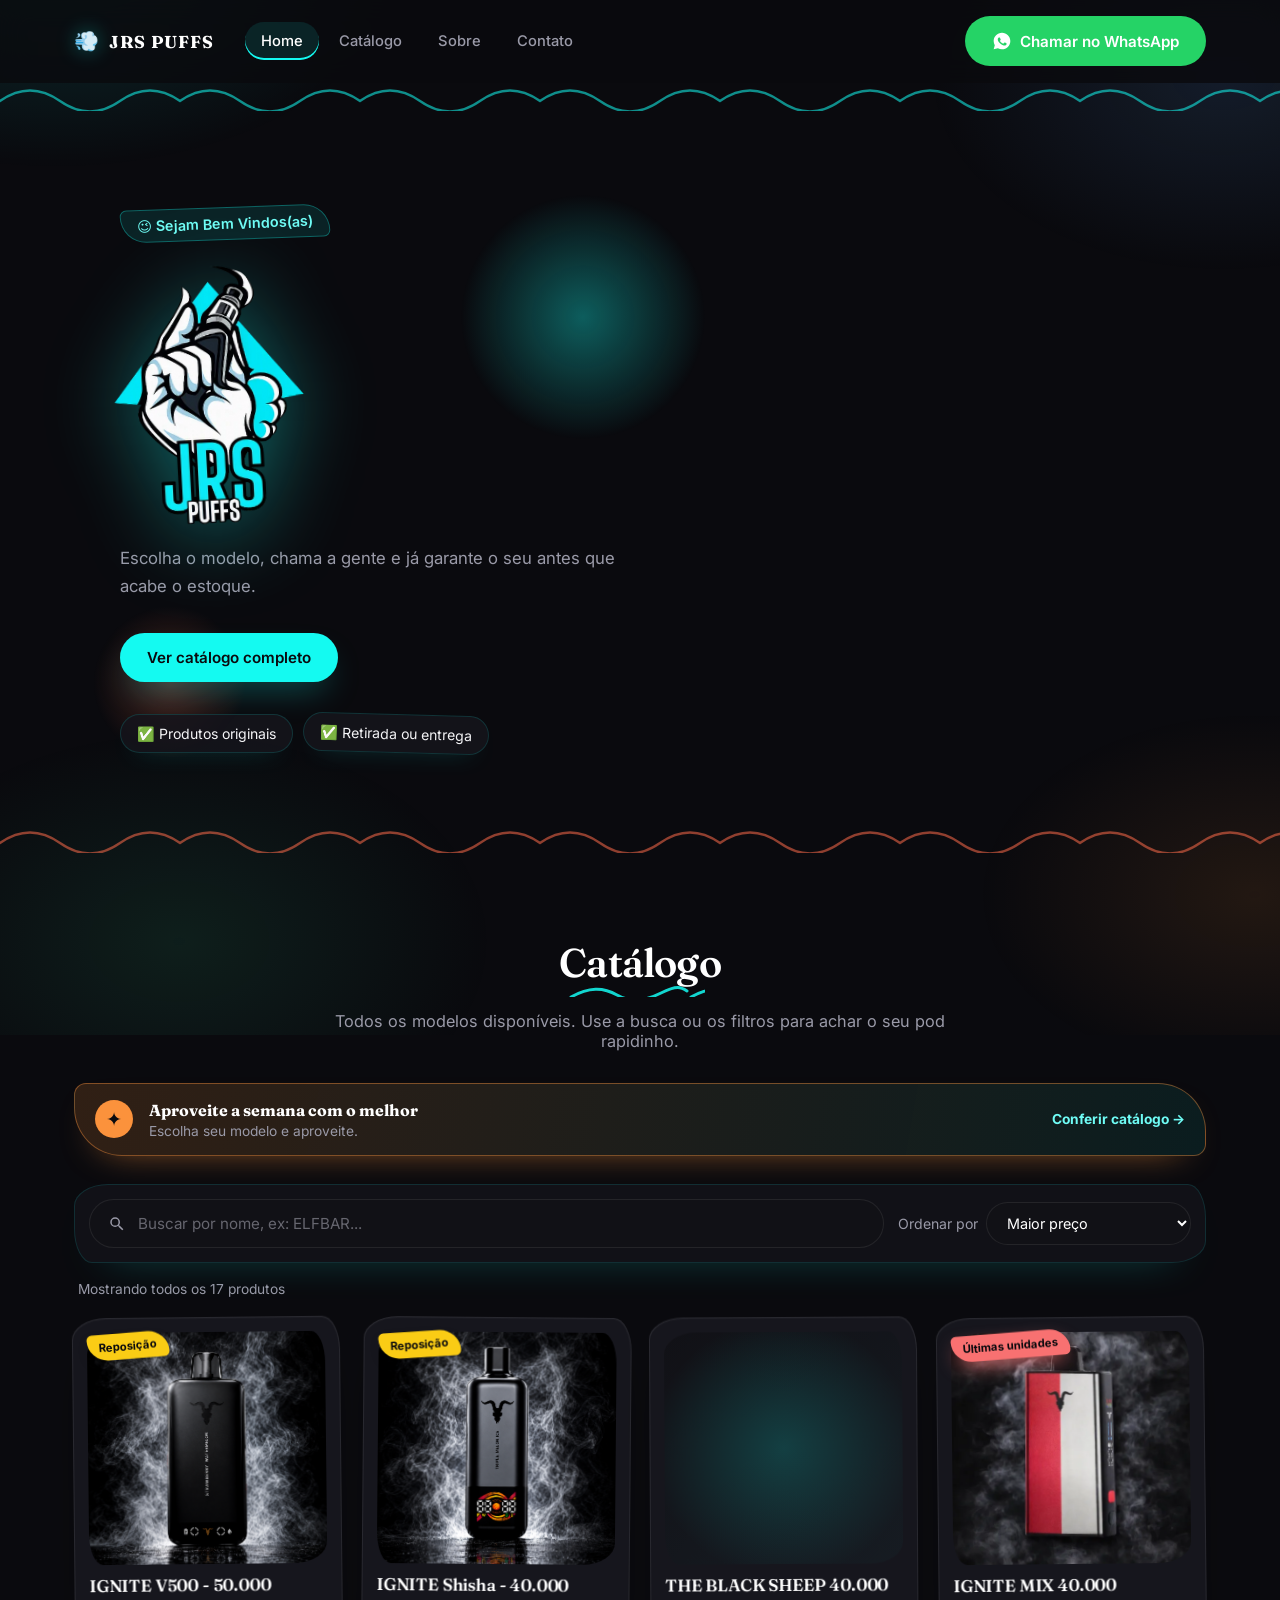
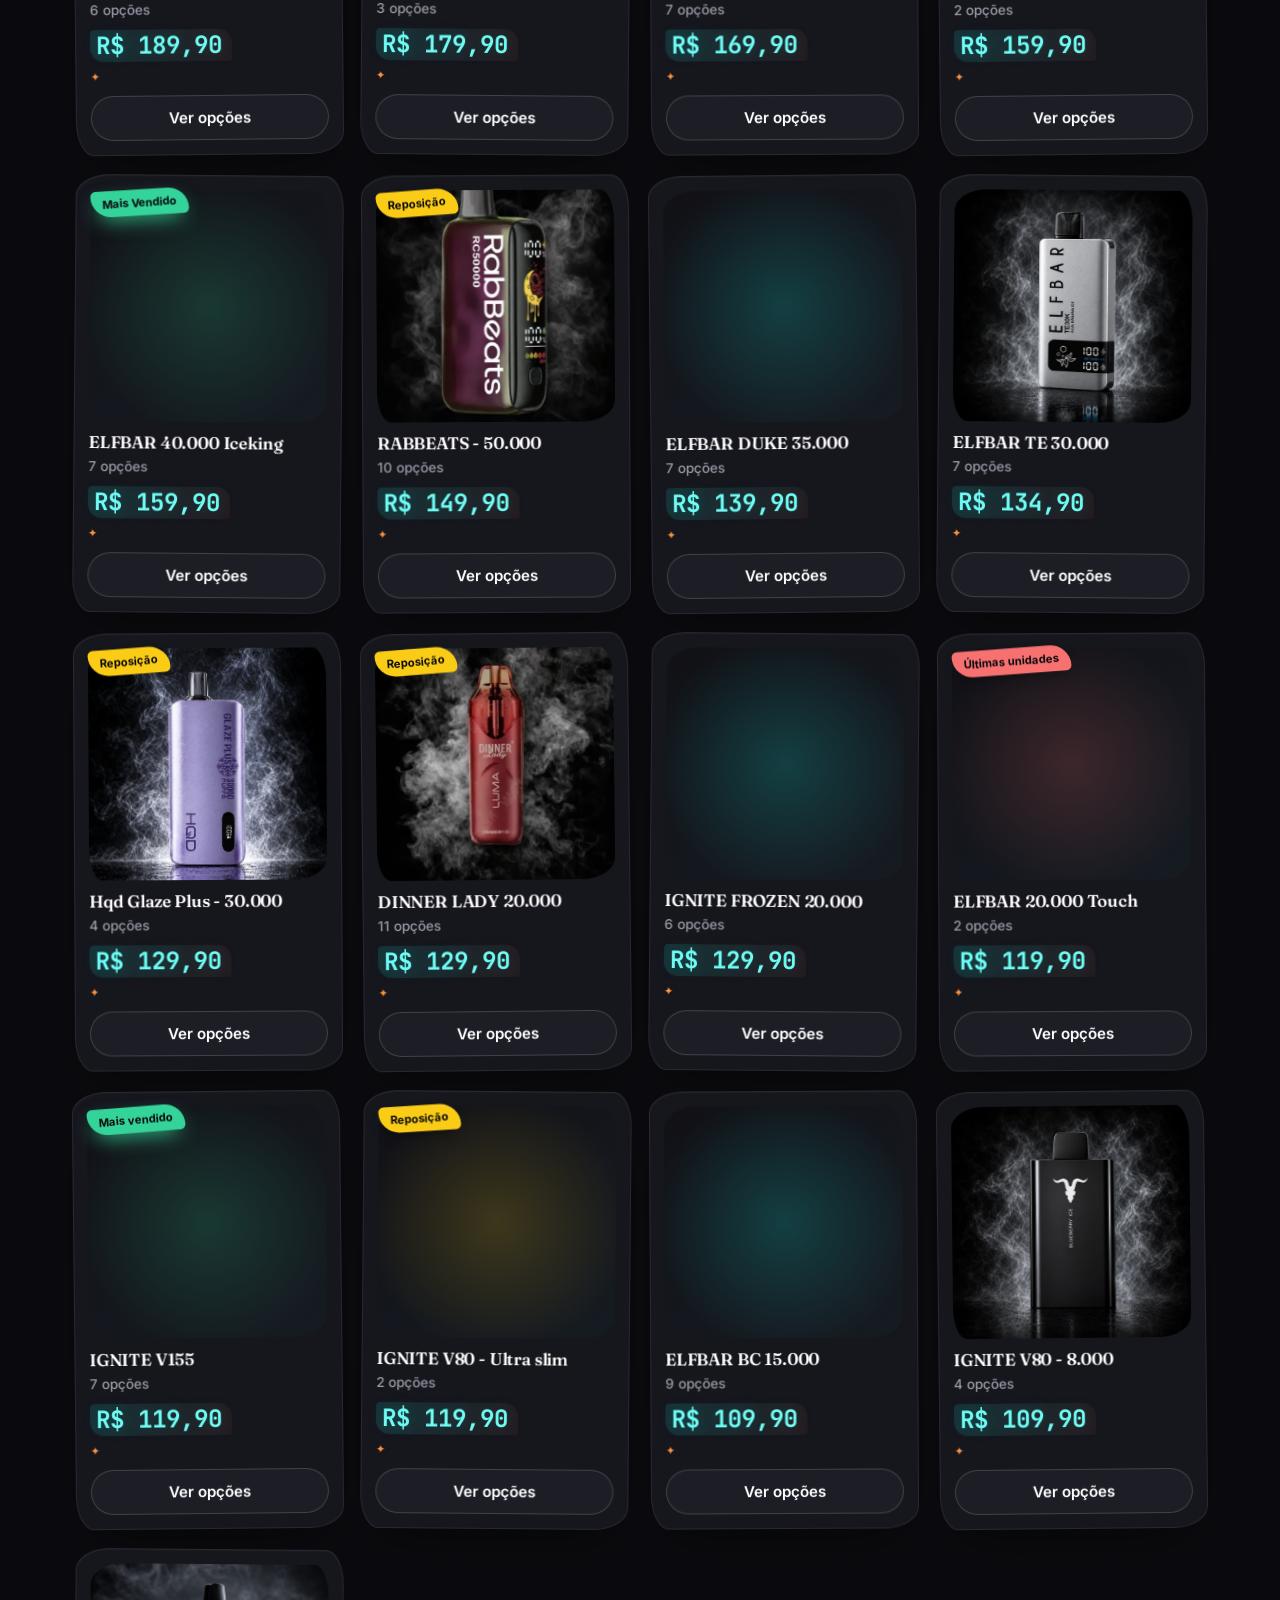
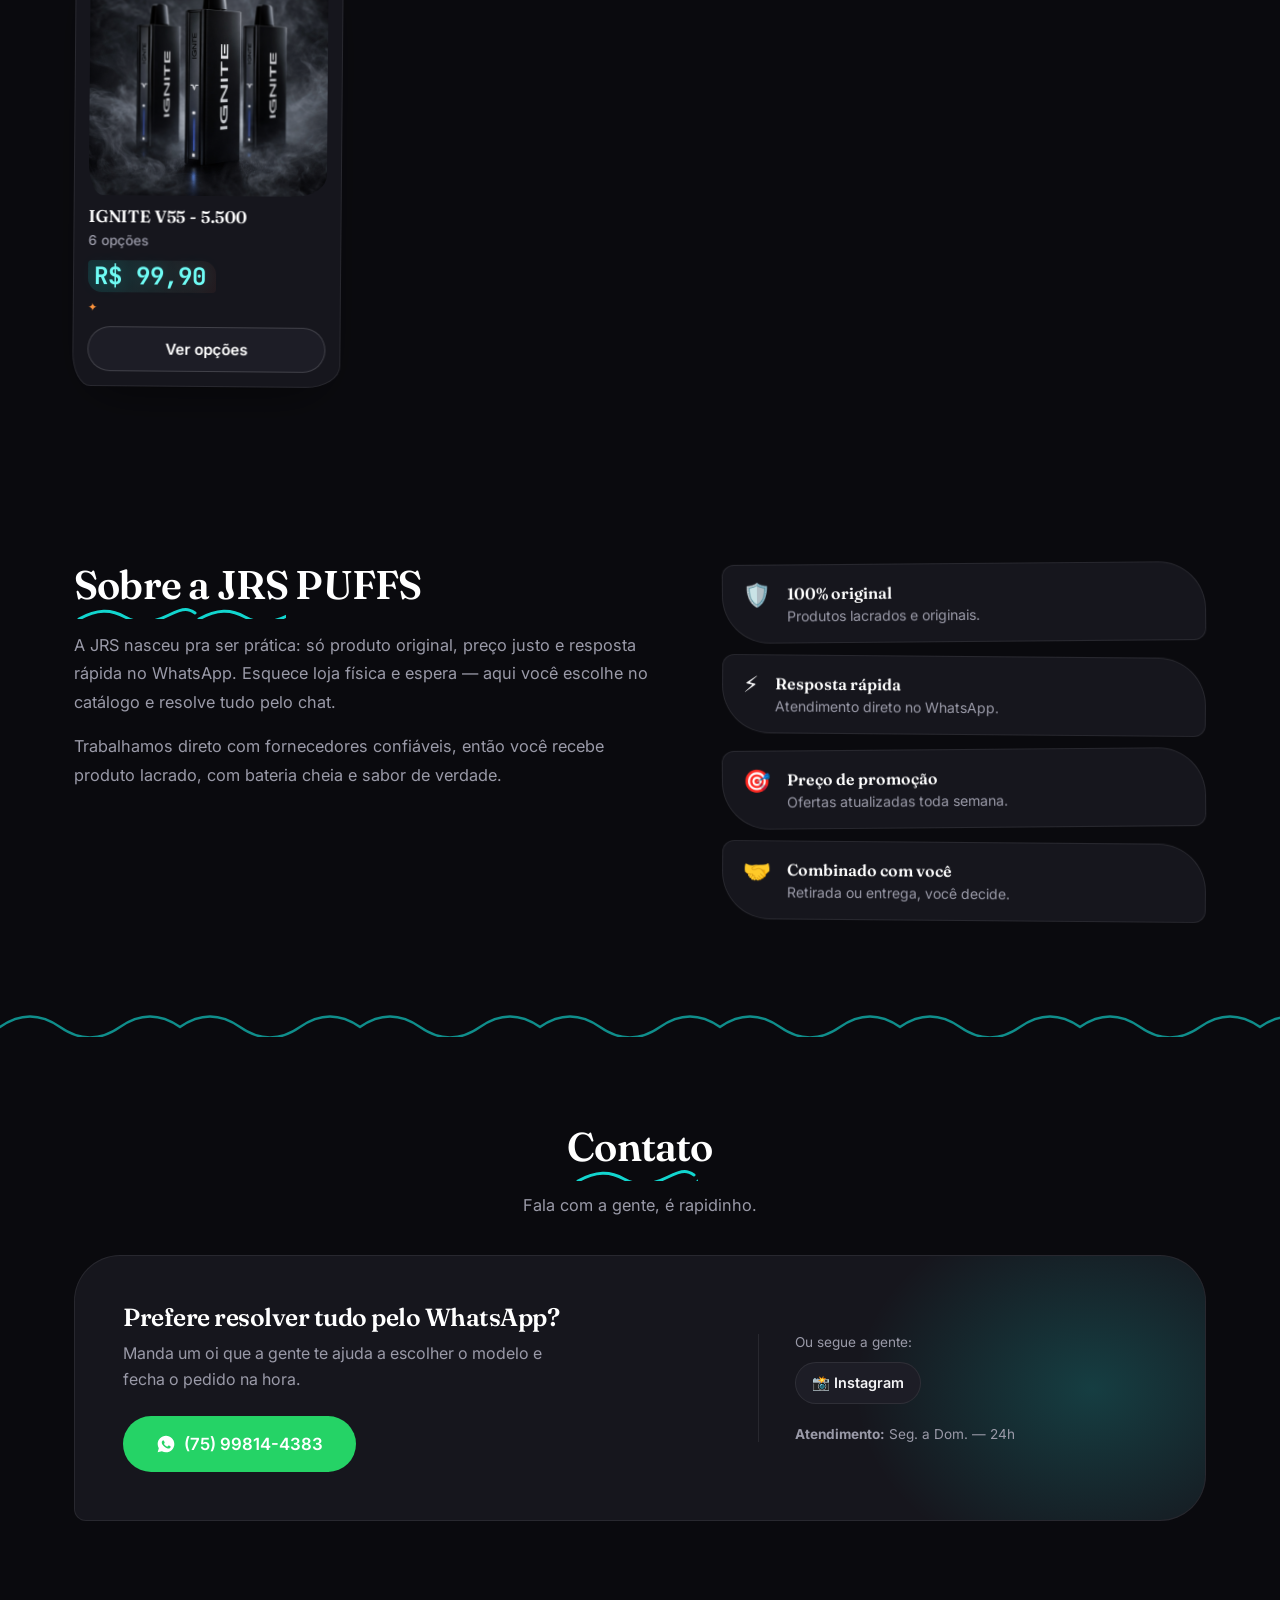
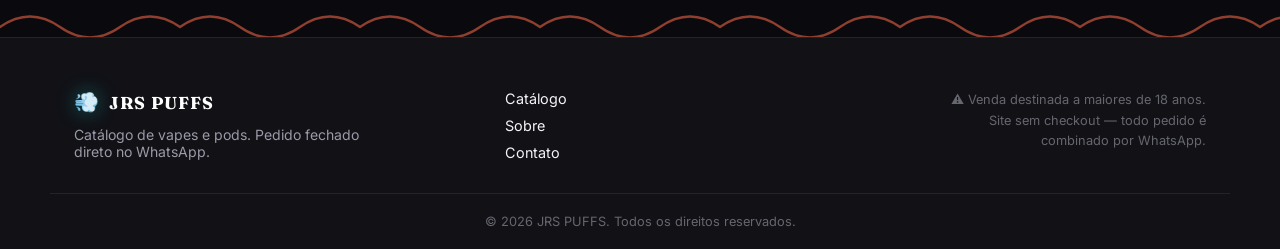
==== commit 5485b686: "Preparação para 3.0" ====
--- a/index.html
+++ b/index.html
@@ -112,7 +112,7 @@
         <div class="campaign-banner" role="note">
           <span class="campaign-banner-icon" aria-hidden="true">✦</span>
           <div>
-            <strong> Aproveite o fim de semana com o melhor </strong>
+            <strong> Aproveite a semana com o melhor </strong>
             <p>Escolha seu modelo e aproveite. </p>
           </div>
           <a class="campaign-banner-link" href="#catalogo" data-nav>Conferir catálogo <span aria-hidden="true">→</span></a>
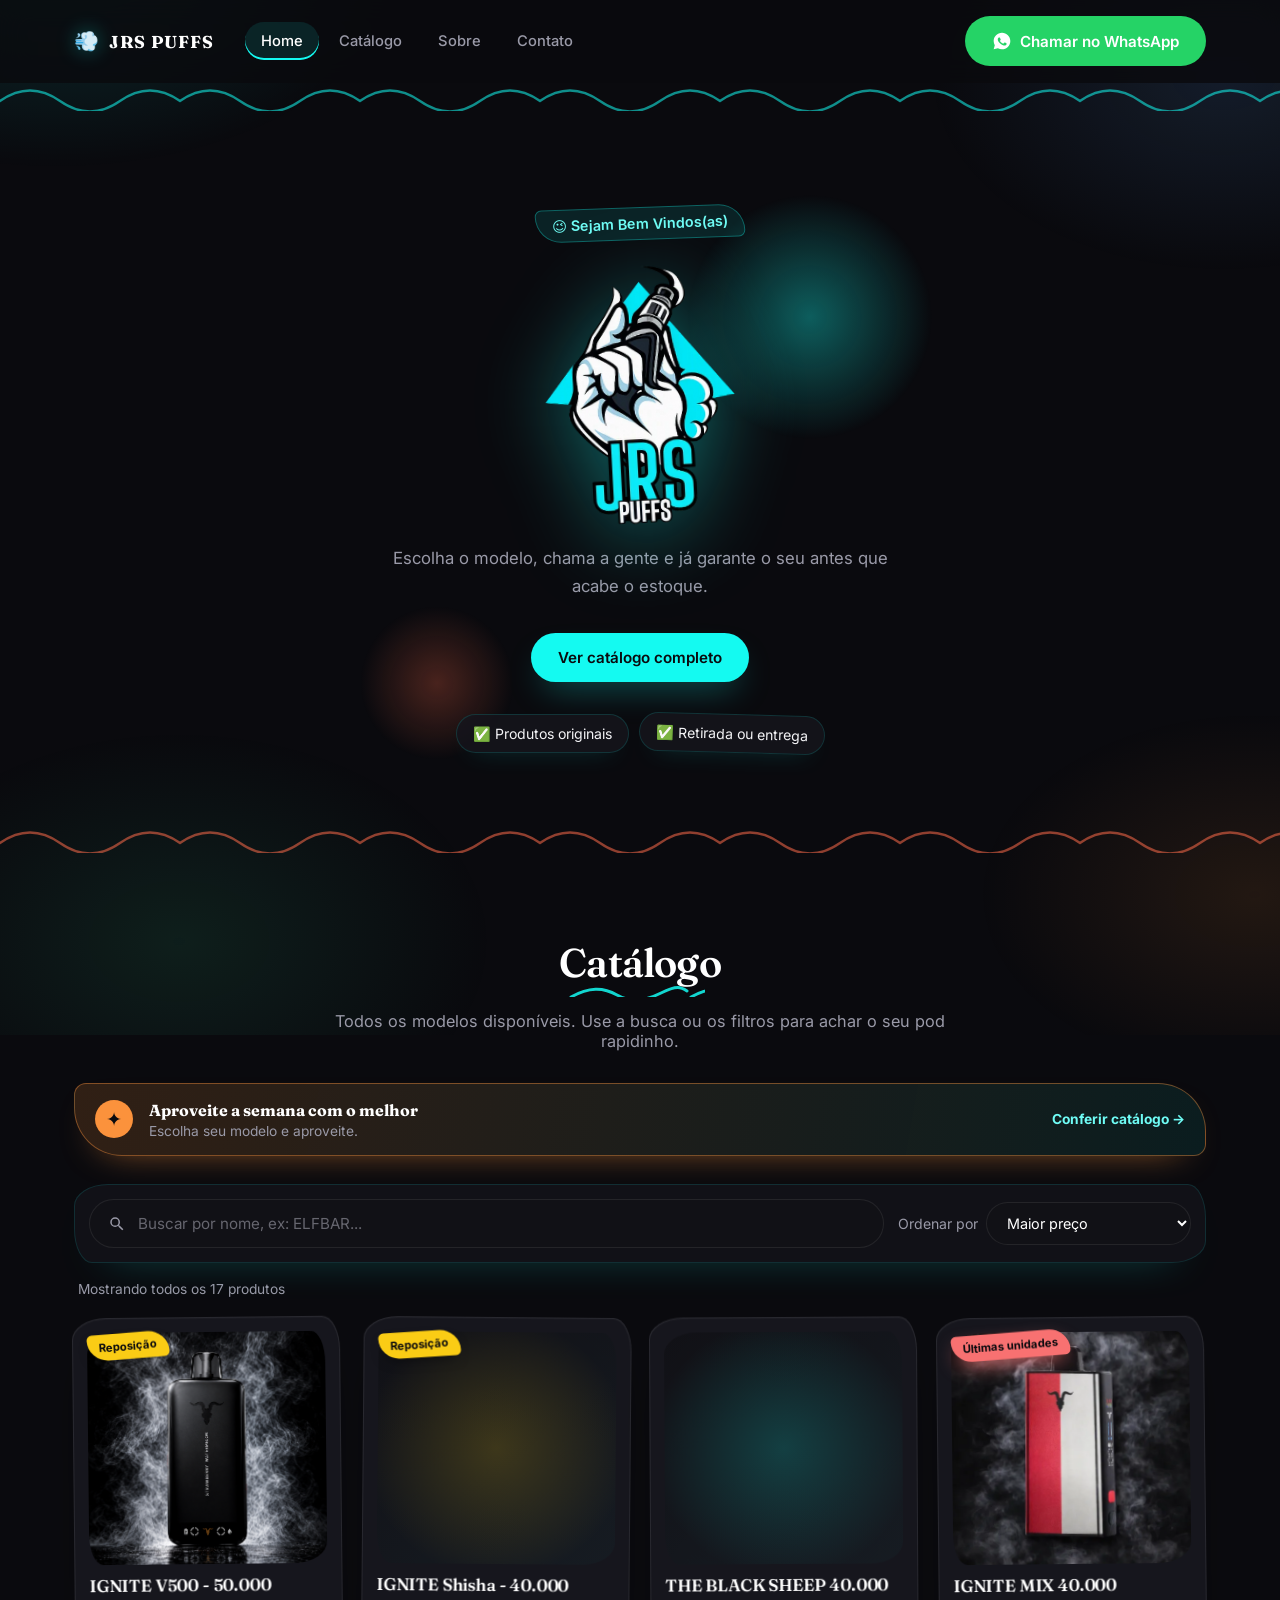
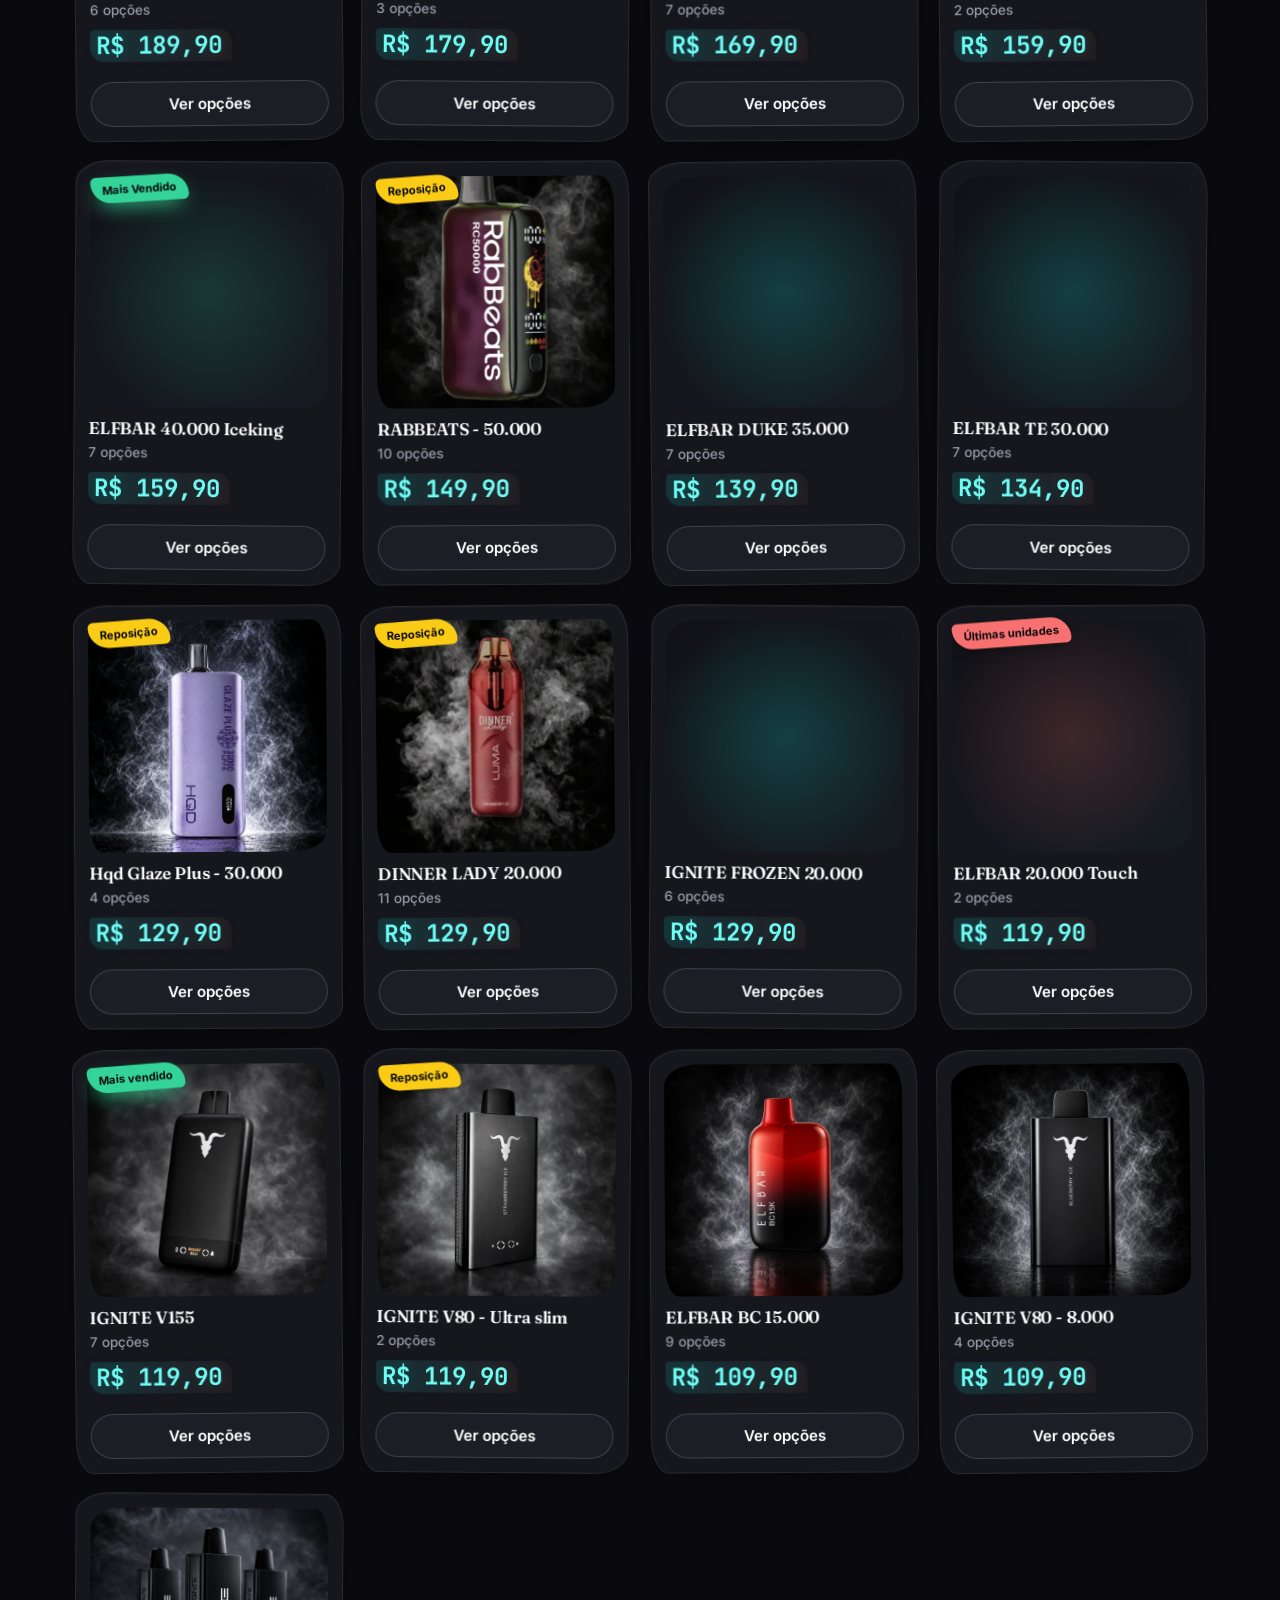
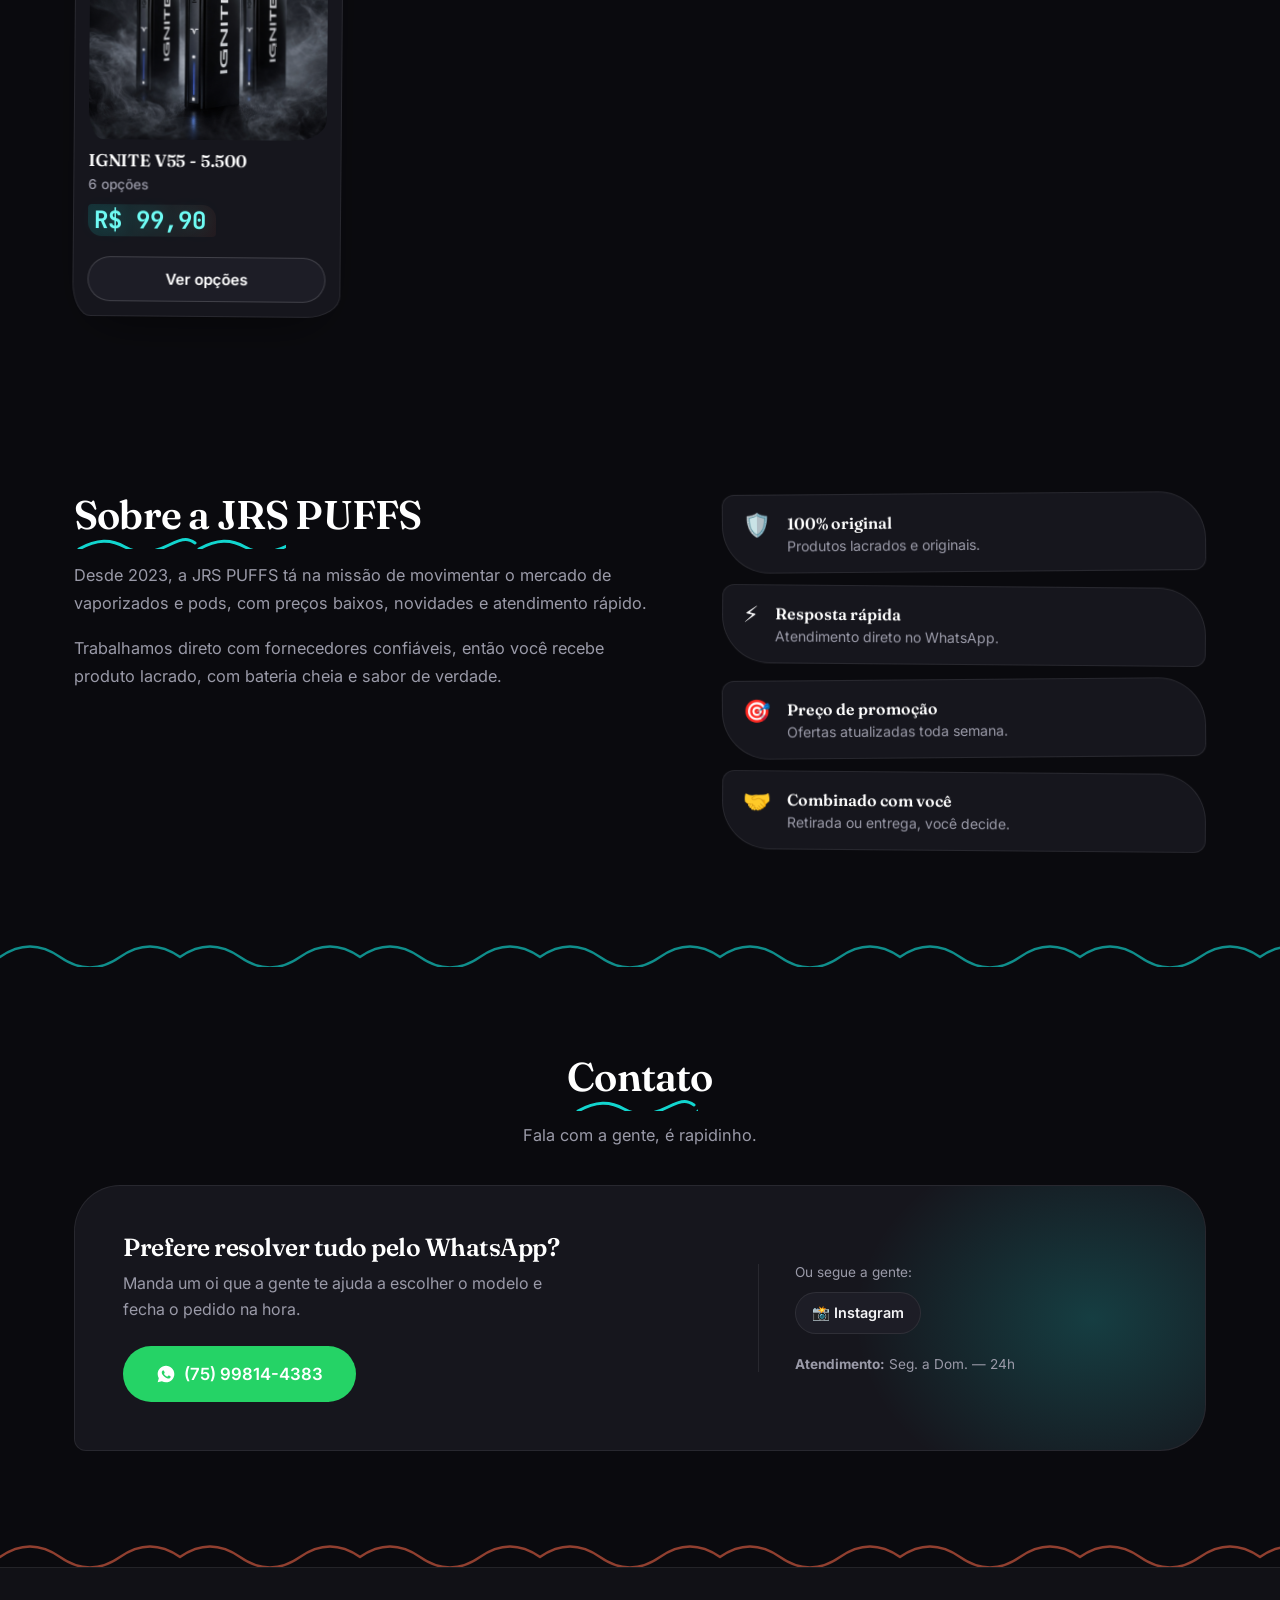
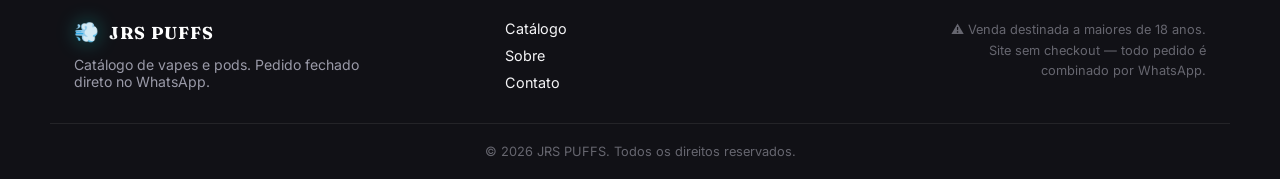
==== commit efb3b91b: "Preparação para 3.0" ====
--- a/index.html
+++ b/index.html
@@ -150,8 +150,7 @@
             <h2>Sobre a JRS PUFFS</h2>
           </div>
           <p class="about-text">
-              A JRS nasceu pra ser prática: só produto original, preço justo e resposta rápida no WhatsApp. 
-              Esquece loja física e espera — aqui você escolhe no catálogo e resolve tudo pelo chat.
+              Desde 2023, a JRS PUFFS tá na missão de movimentar o mercado de vaporizados e pods, com preços baixos, novidades e atendimento rápido.
           </p>
           <p class="about-text">
             Trabalhamos direto com fornecedores confiáveis, então você recebe produto lacrado, com bateria
--- a/styles.css
+++ b/styles.css
@@ -318,10 +318,10 @@
 .hero-grid {
   display: flex;
   flex-direction: column;
-  align-items: flex-start;
-  text-align: left;
+  align-items: center;
+  text-align: center;
   max-width: 640px;
-  margin: 0 auto 0 clamp(24px, 8vw, 96px);
+  margin: 0 auto;
   padding-bottom: 8px;
   position: relative;
 }
@@ -345,11 +345,11 @@
 }
 .hero-copy { position: relative; }
 .hero-copy::before {
-  /* blob orgânico atrás da logo — deslocado, não centralizado */
+  /* blob orgânico atrás da logo */
   content: "";
   position: absolute;
   top: -60px;
-  left: 58%;
+  left: 50%;
   width: 340px;
   height: 340px;
   background: radial-gradient(closest-side, var(--brand-glow), transparent 72%);
@@ -358,8 +358,8 @@
   animation: blob-morph 18s ease-in-out infinite alternate;
 }
 @keyframes blob-morph {
-  0%   { border-radius: 42% 58% 65% 35% / 45% 40% 60% 55%; transform: rotate(0deg) scale(1); }
-  100% { border-radius: 58% 42% 40% 60% / 55% 65% 35% 45%; transform: rotate(8deg) scale(1.06); }
+  0%   { border-radius: 42% 58% 65% 35% / 45% 40% 60% 55%; transform: translateX(-50%) rotate(0deg) scale(1); }
+  100% { border-radius: 58% 42% 40% 60% / 55% 65% 35% 45%; transform: translateX(-50%) rotate(8deg) scale(1.06); }
 }
 .hero-copy::after {
   /* segunda mancha, cor quente, cria o par de contraste vivo com o ciano */
@@ -376,9 +376,10 @@
   animation: blob-morph 22s ease-in-out infinite alternate-reverse;
 }
 .hero-logo {
+  display: block;
   width: min(190px, 44vw);
   height: auto;
-  margin: 0 0 6px -6px;
+  margin: 0 auto 6px;
   transform: rotate(-3deg);
   filter: drop-shadow(0 10px 42px rgba(20, 250, 241, 0.38));
 }
@@ -389,11 +390,11 @@
   font-size: 1.05rem;
   line-height: 1.7;
 }
-.hero-actions { display: flex; gap: 12px; flex-wrap: wrap; margin-top: 32px; justify-content: flex-start; }
+.hero-actions { display: flex; gap: 12px; flex-wrap: wrap; margin-top: 32px; justify-content: center; }
 .hero-trust {
   display: flex;
   flex-wrap: wrap;
-  justify-content: flex-start;
+  justify-content: center;
   gap: 10px;
   margin-top: 32px;
 }
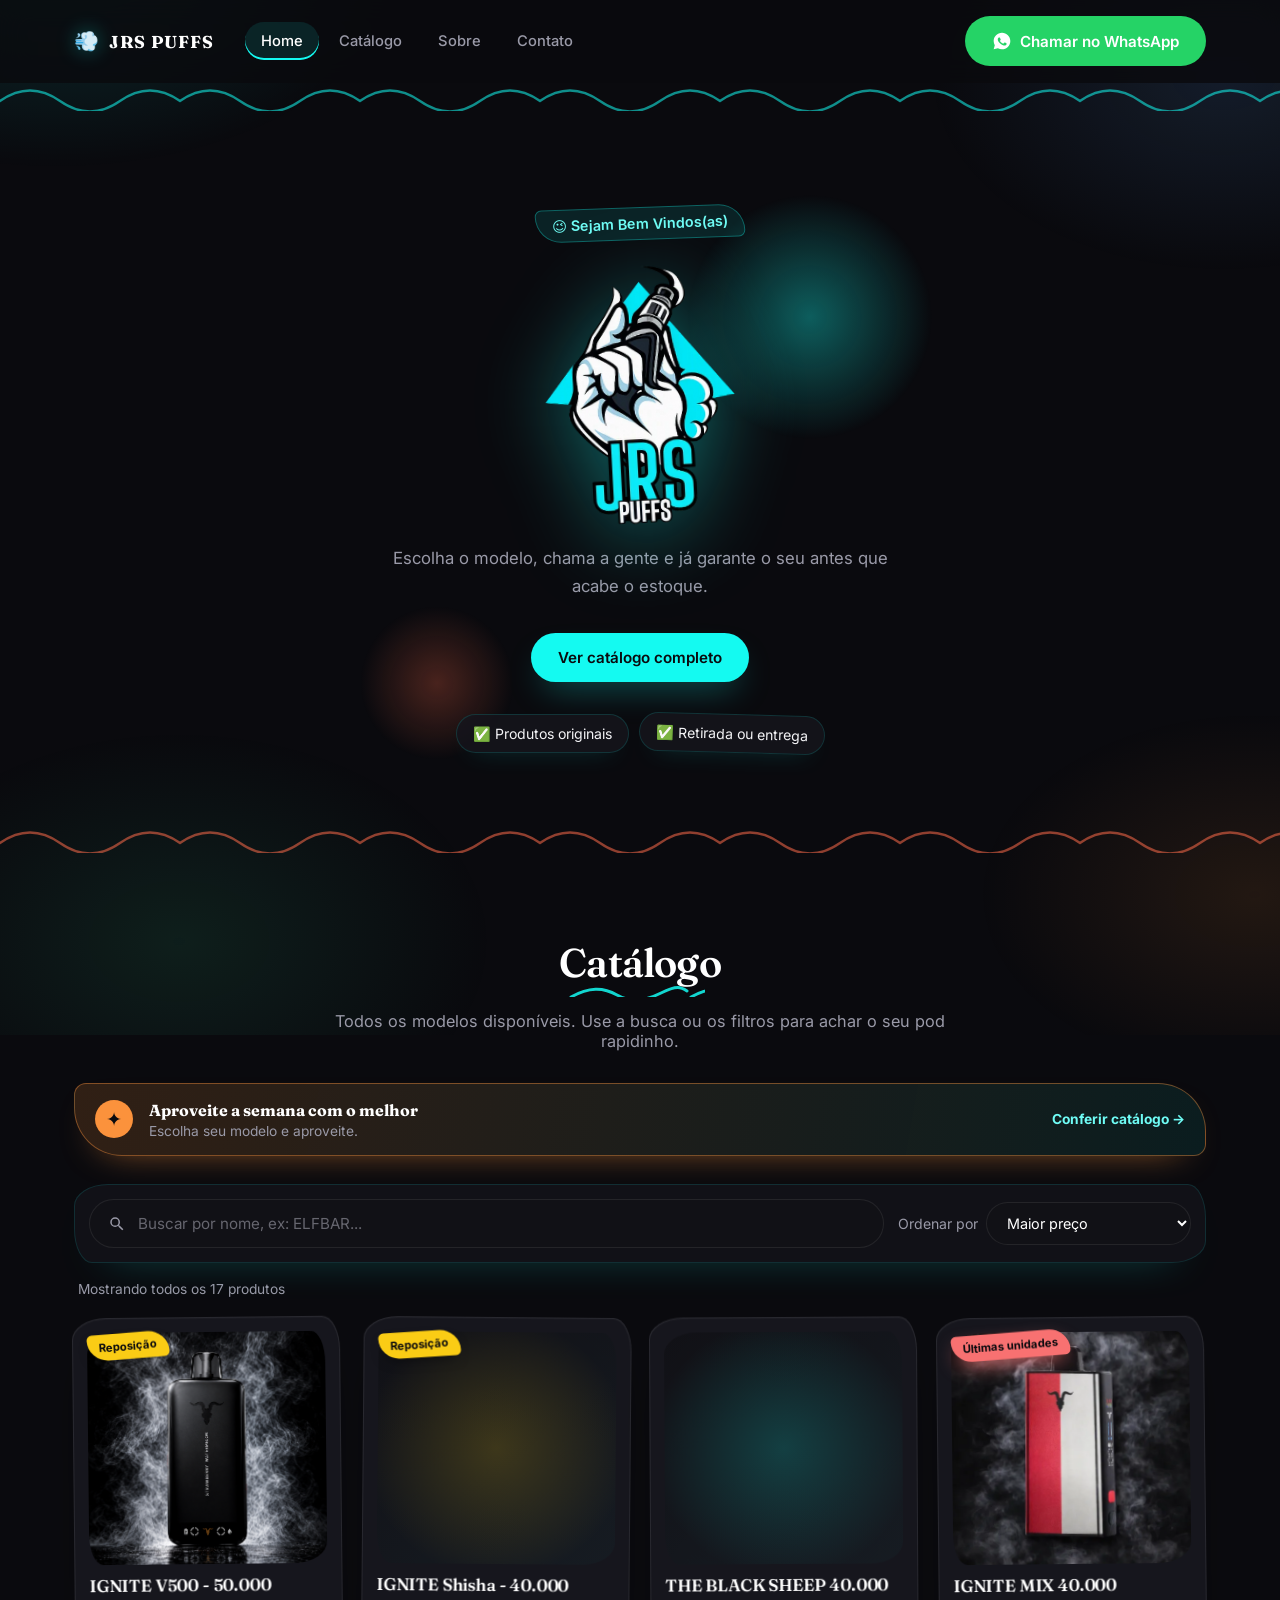
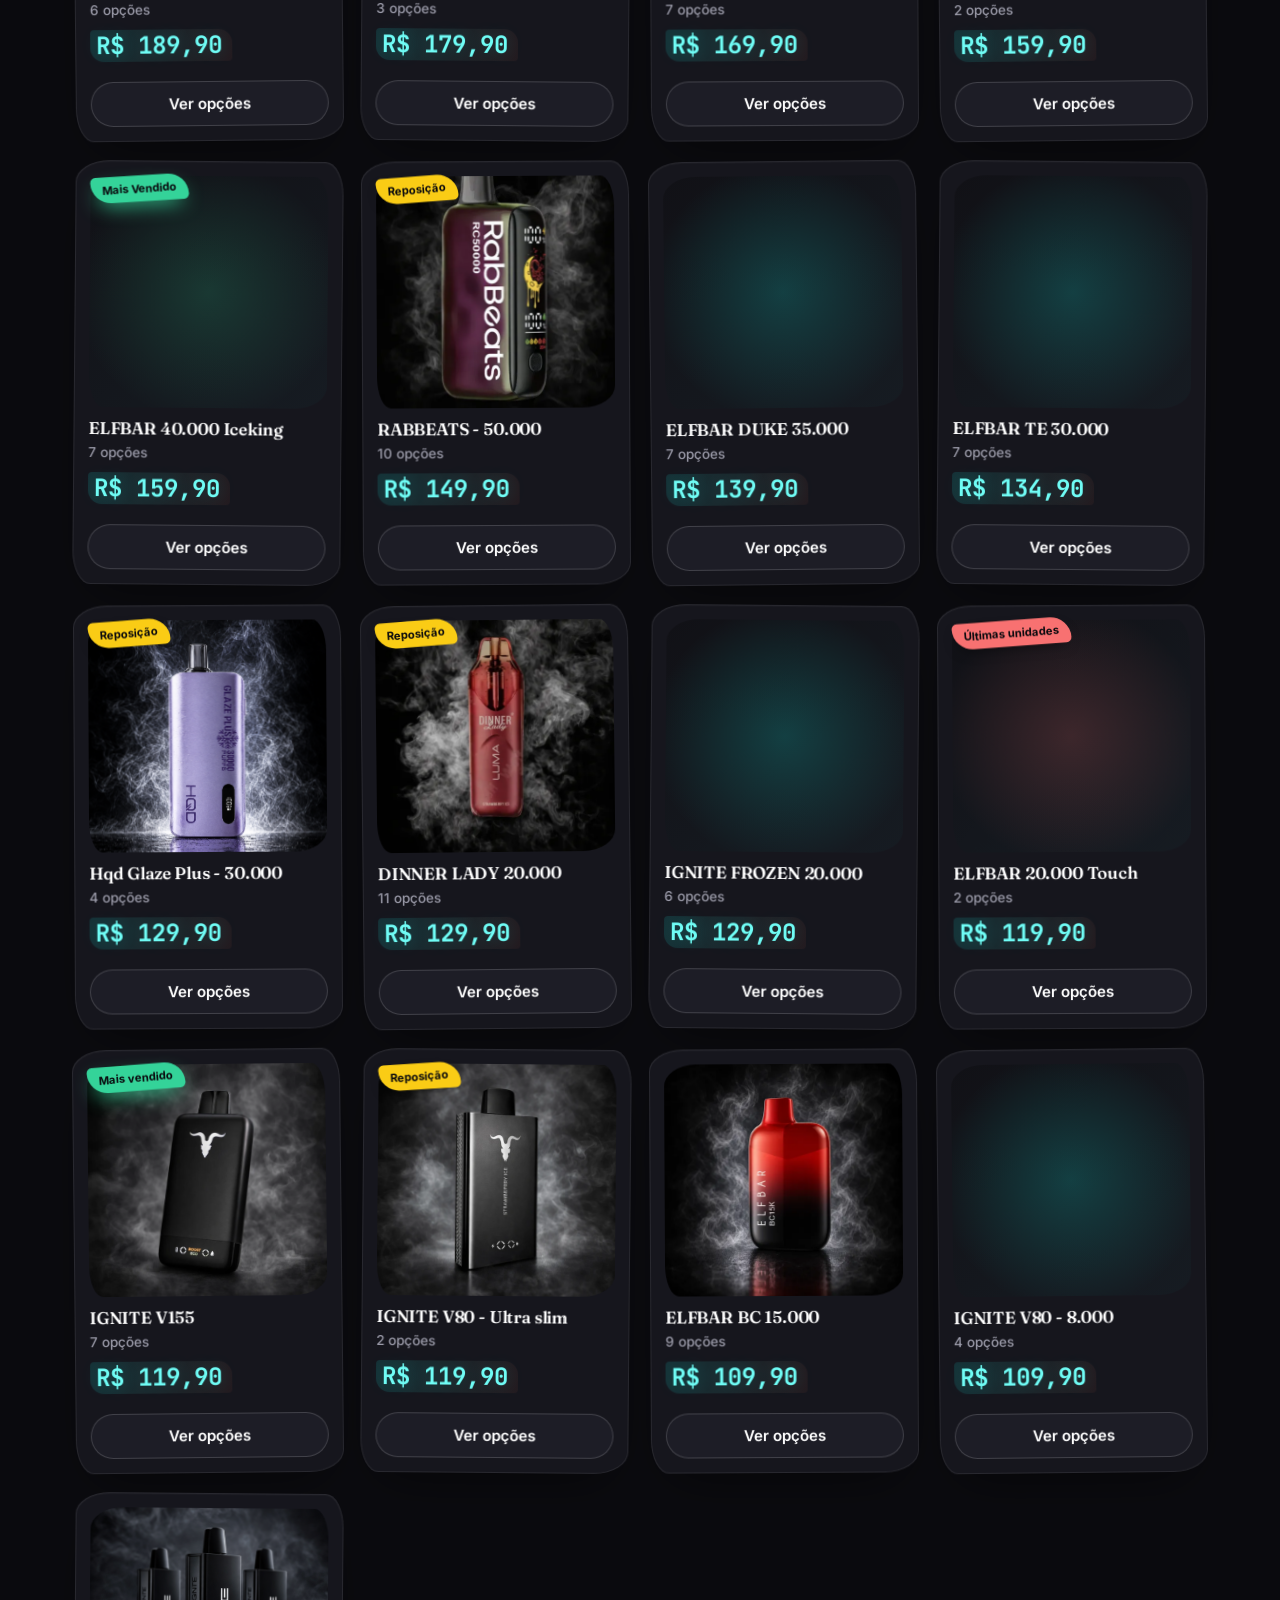
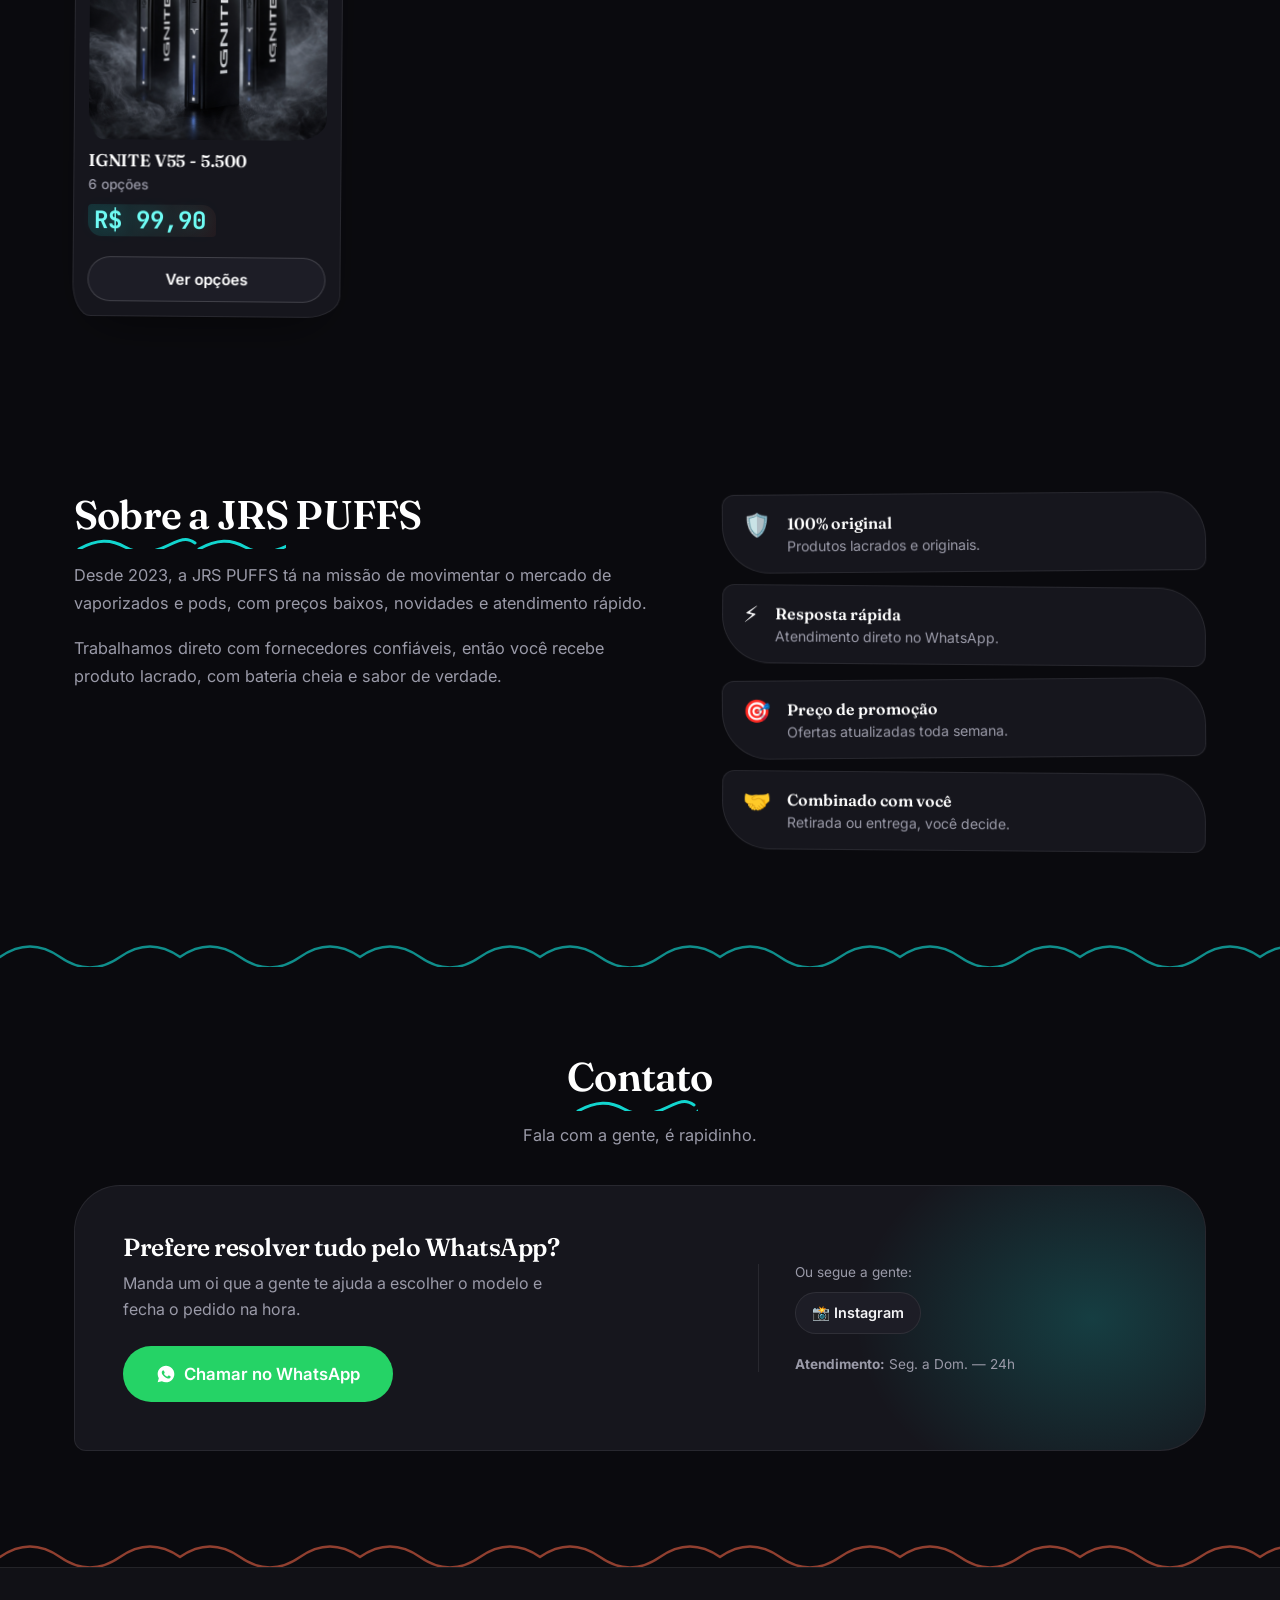
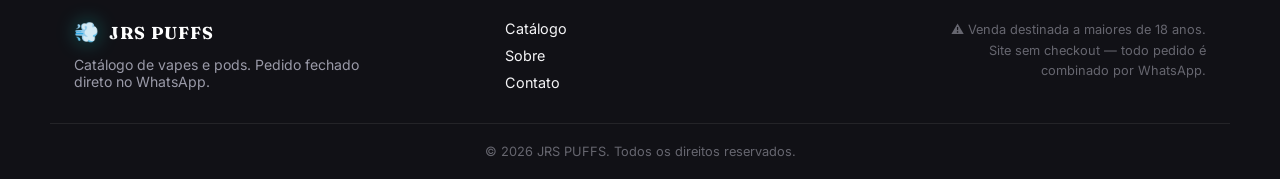
==== commit 16d41928: "Preparação para 3.0" ====
--- a/index.html
+++ b/index.html
@@ -194,7 +194,7 @@
             <p>Manda um oi que a gente te ajuda a escolher o modelo e fecha o pedido na hora.</p>
             <a class="btn btn-whatsapp btn-large" id="contact-whatsapp" target="_blank" rel="noopener">
               <svg viewBox="0 0 24 24" class="icon-wpp" aria-hidden="true"><path fill="currentColor" d="M12 2C6.48 2 2 6.48 2 12c0 1.85.5 3.58 1.35 5.07L2 22l5.06-1.33A9.94 9.94 0 0012 22c5.52 0 10-4.48 10-10S17.52 2 12 2zm5.2 14.2c-.22.62-1.28 1.22-1.77 1.27-.45.05-.9.24-3.05-.65-2.6-1.08-4.28-3.7-4.41-3.87-.13-.17-1.05-1.4-1.05-2.67 0-1.27.67-1.9.9-2.16.22-.25.5-.32.67-.32.17 0 .34.002.49.008.16.006.37-.06.58.44.22.52.73 1.8.8 1.93.06.13.1.28.02.45-.08.17-.13.27-.25.42-.13.15-.27.33-.38.44-.13.13-.26.27-.11.53.15.27.68 1.12 1.46 1.82 1 .9 1.85 1.18 2.11 1.31.27.13.42.11.58-.07.16-.17.68-.79.86-1.06.18-.27.36-.22.6-.13.25.09 1.57.74 1.84.87.27.13.45.2.51.31.07.11.07.63-.15 1.25z"/></svg>
-              (75) 99814-4383
+              Chamar no WhatsApp
             </a>
           </div>
 
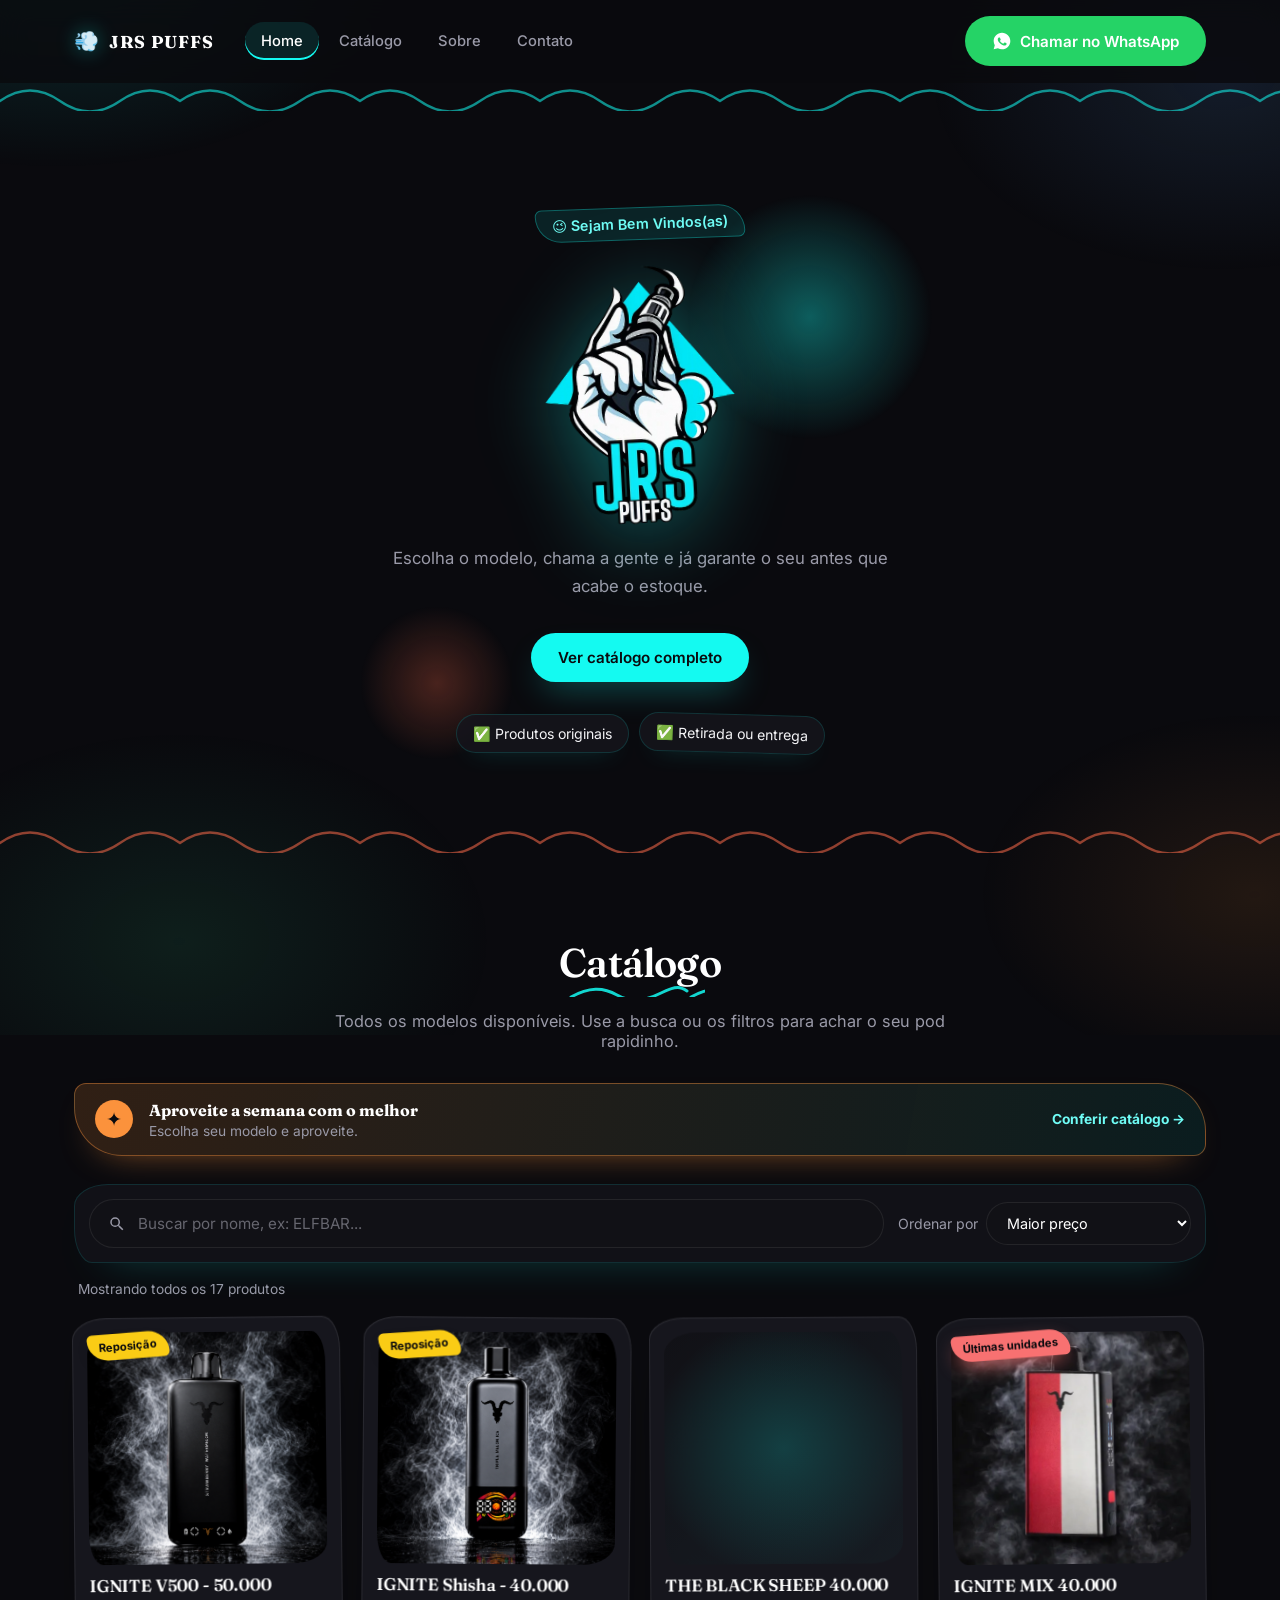
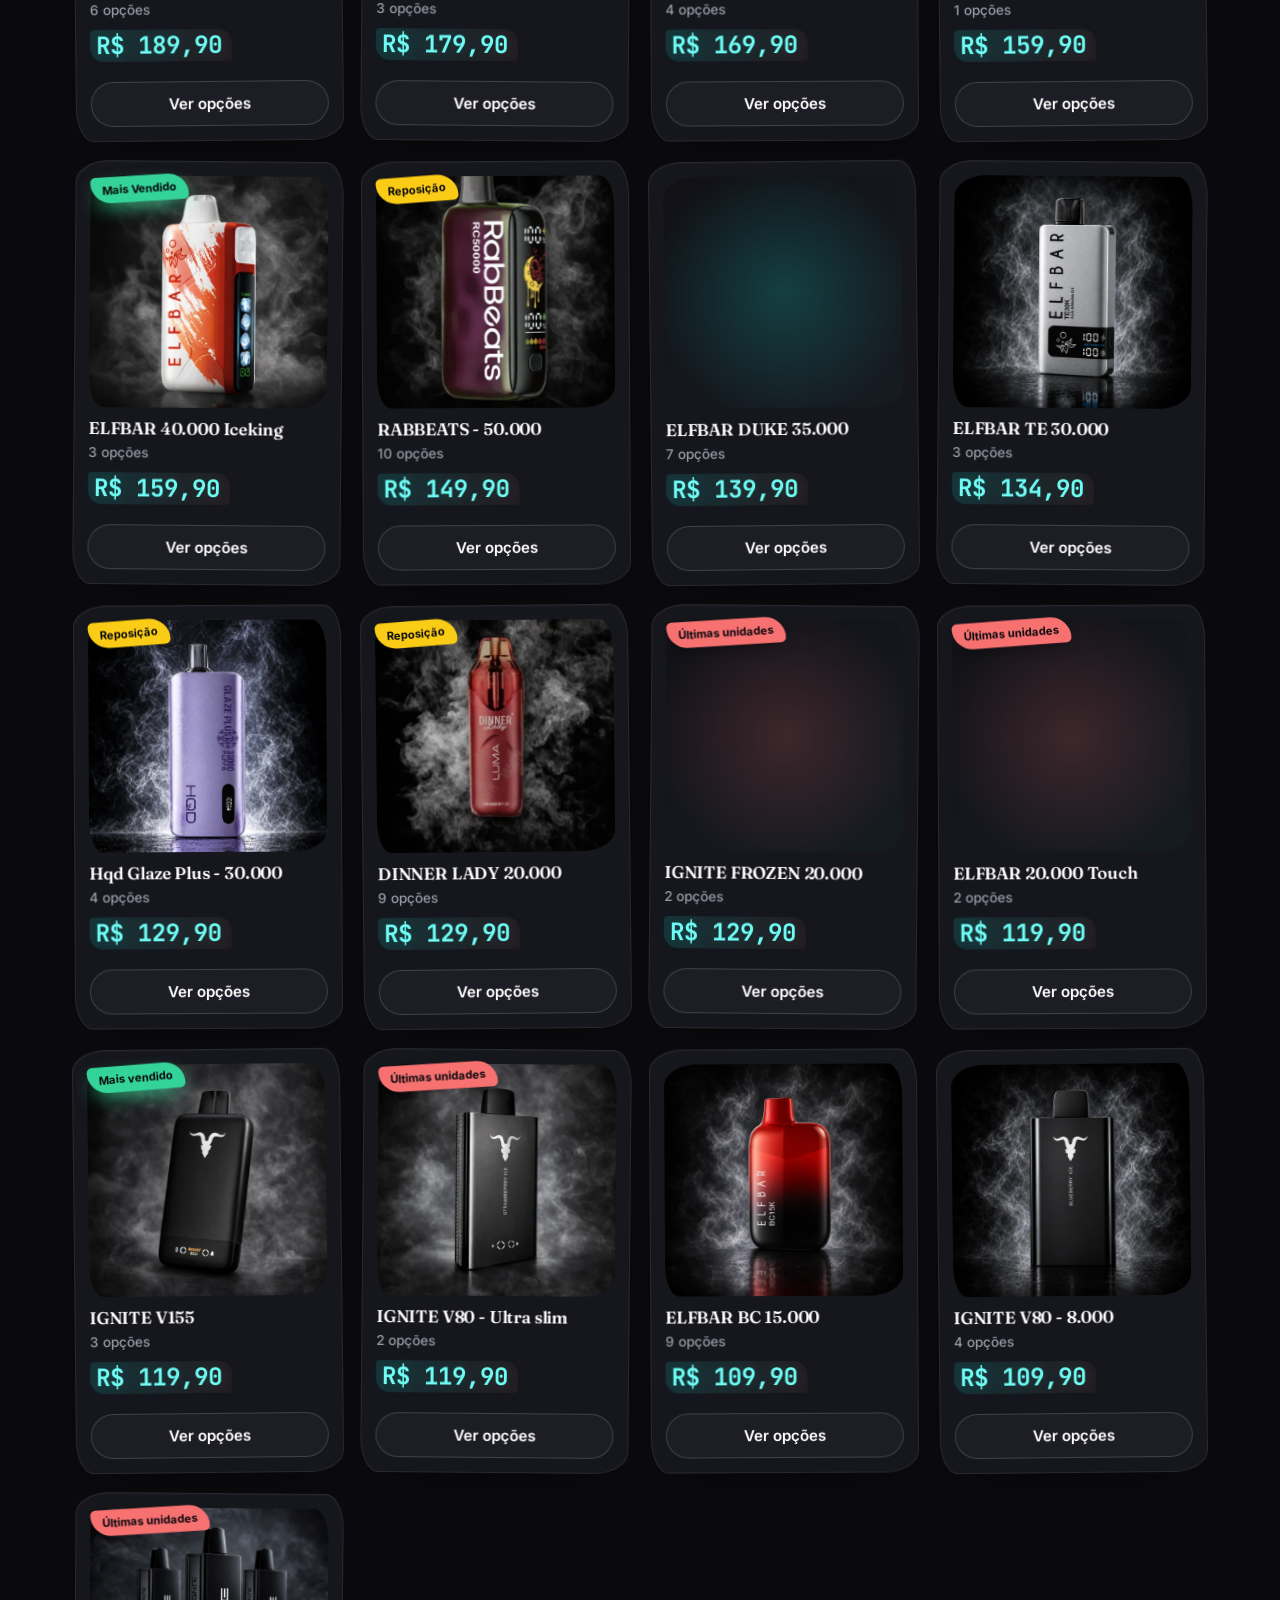
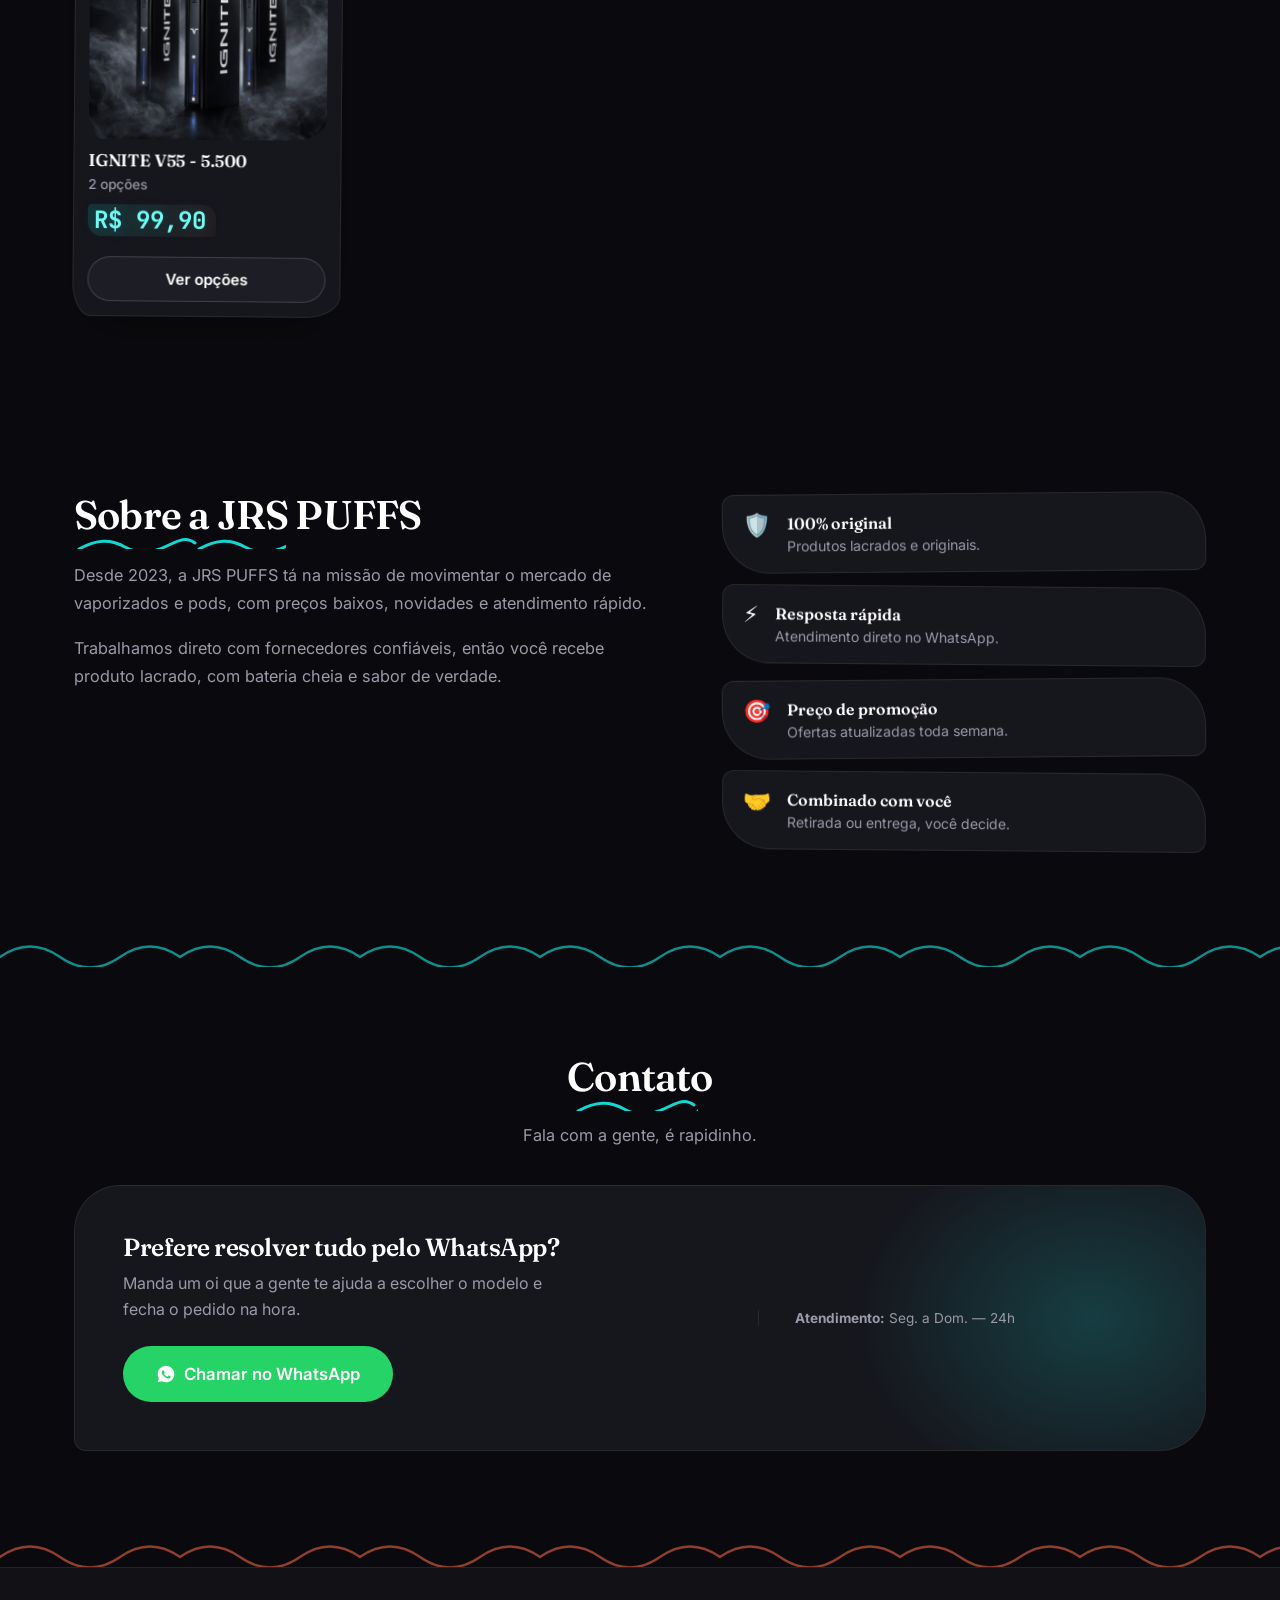
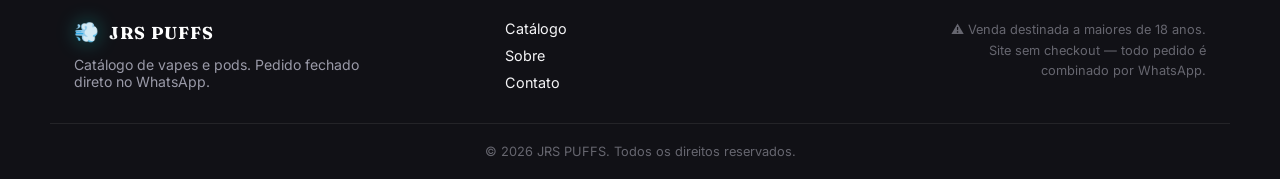
==== commit 776db07b: "Atualização de desempenho" ====
--- a/index.html
+++ b/index.html
@@ -19,13 +19,14 @@
   <title>JRS PUFFS — Catálogo de Vapes e Pods</title>
   <meta name="description" content="Catálogo de vapes e pods descartáveis. Confira os modelos, sabores e preços e chame no WhatsApp para comprar." />
   <link rel="icon" href="data:image/svg+xml,<svg xmlns=%22http://www.w3.org/2000/svg%22 viewBox=%220 0 100 100%22><text y=%22.9em%22 font-size=%2290%22>💨</text></svg>" />
+  <link rel="canonical" href="https://jrspuffs.shop/" />
 
   <!-- Prévia de link (Open Graph / WhatsApp / Facebook / Instagram) -->
   <meta property="og:type" content="website" />
-  <meta property="og:url" content="https://catalogo-three-iota.vercel.app/" />
+  <meta property="og:url" content="https://jrspuffs.shop/" />
   <meta property="og:title" content="JRS PUFFS — Catálogo de Vapes e Pods" />
   <meta property="og:description" content="Catálogo de vapes e pods descartáveis. Confira os modelos, sabores e preços e chame no WhatsApp para comprar." />
-  <meta property="og:image" content="https://catalogo-three-iota.vercel.app/og-image.png" />
+  <meta property="og:image" content="https://jrspuffs.shop/og-image.png" />
   <meta property="og:image:width" content="1200" />
   <meta property="og:image:height" content="630" />
   <meta property="og:locale" content="pt_BR" />
@@ -34,7 +35,7 @@
   <meta name="twitter:card" content="summary_large_image" />
   <meta name="twitter:title" content="JRS PUFFS — Catálogo de Vapes e Pods" />
   <meta name="twitter:description" content="Catálogo de vapes e pods descartáveis. Confira os modelos, sabores e preços e chame no WhatsApp para comprar." />
-  <meta name="twitter:image" content="https://catalogo-three-iota.vercel.app/og-image.png" />
+  <meta name="twitter:image" content="https://jrspuffs.shop/og-image.png" />
 
   <!-- Fontes: Fraunces (títulos, serifada orgânica) + Inter (texto) + JetBrains Mono (preços) -->
   <link rel="preconnect" href="https://fonts.googleapis.com">
@@ -199,10 +200,6 @@
           </div>
 
           <div class="contact-social">
-            <p class="social-label">Ou segue a gente:</p>
-            <div class="social-links">
-              <a href="#" class="social-pill" target="_blank" rel="noopener">📸 Instagram</a>
-            </div>
             <p class="hours"><strong>Atendimento:</strong> Seg. a Dom. — 24h</p>
           </div>
         </div>
--- a/styles.css
+++ b/styles.css
@@ -791,19 +791,6 @@
 .contact-main h3 { font-size: 1.55rem; margin-bottom: 10px; }
 .contact-main p { color: var(--text-muted); margin-bottom: 24px; max-width: 42ch; line-height: 1.6; }
 .contact-social { border-left: 1px solid var(--border); padding-left: 36px; }
-.social-label { font-size: 0.85rem; color: var(--text-muted); margin-bottom: 12px; }
-.social-links { display: flex; flex-direction: column; gap: 10px; margin-bottom: 22px; }
-.social-pill {
-  background: var(--surface-hover);
-  border: 1px solid var(--border);
-  padding: 11px 16px;
-  border-radius: var(--radius-full);
-  font-size: 0.9rem;
-  font-weight: 600;
-  width: fit-content;
-  transition: border-color .2s ease, transform .2s ease;
-}
-.social-pill:hover { border-color: var(--brand-soft); transform: translateY(-2px); }
 .hours { font-size: 0.85rem; color: var(--text-muted); }
 
 /* ==========================================================================
@@ -935,5 +922,5 @@
 
 @media (prefers-reduced-motion: reduce) {
   html { scroll-behavior: auto; }
-  .btn:hover, .product-card:hover, .differentials li:hover, .social-pill:hover { transform: none; }
-}
+  .btn:hover, .product-card:hover, .differentials li:hover { transform: none; }
+}
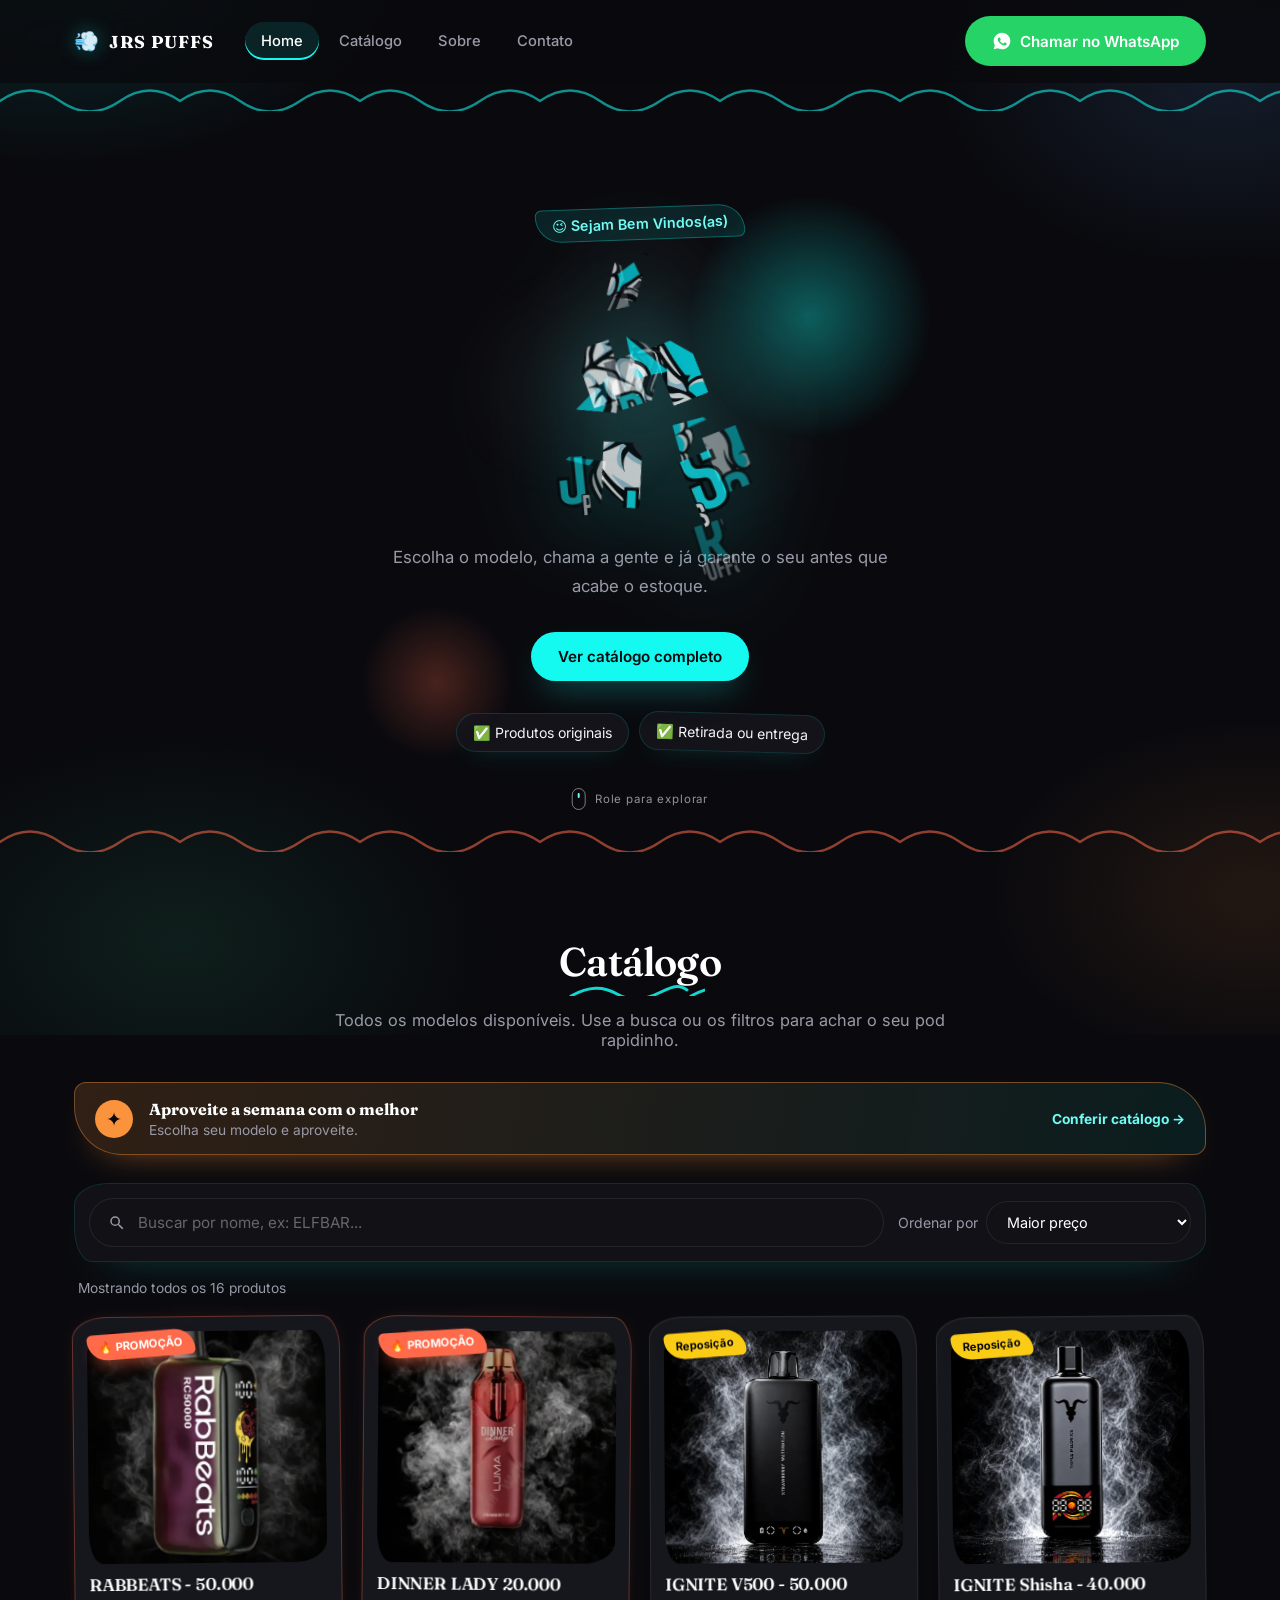
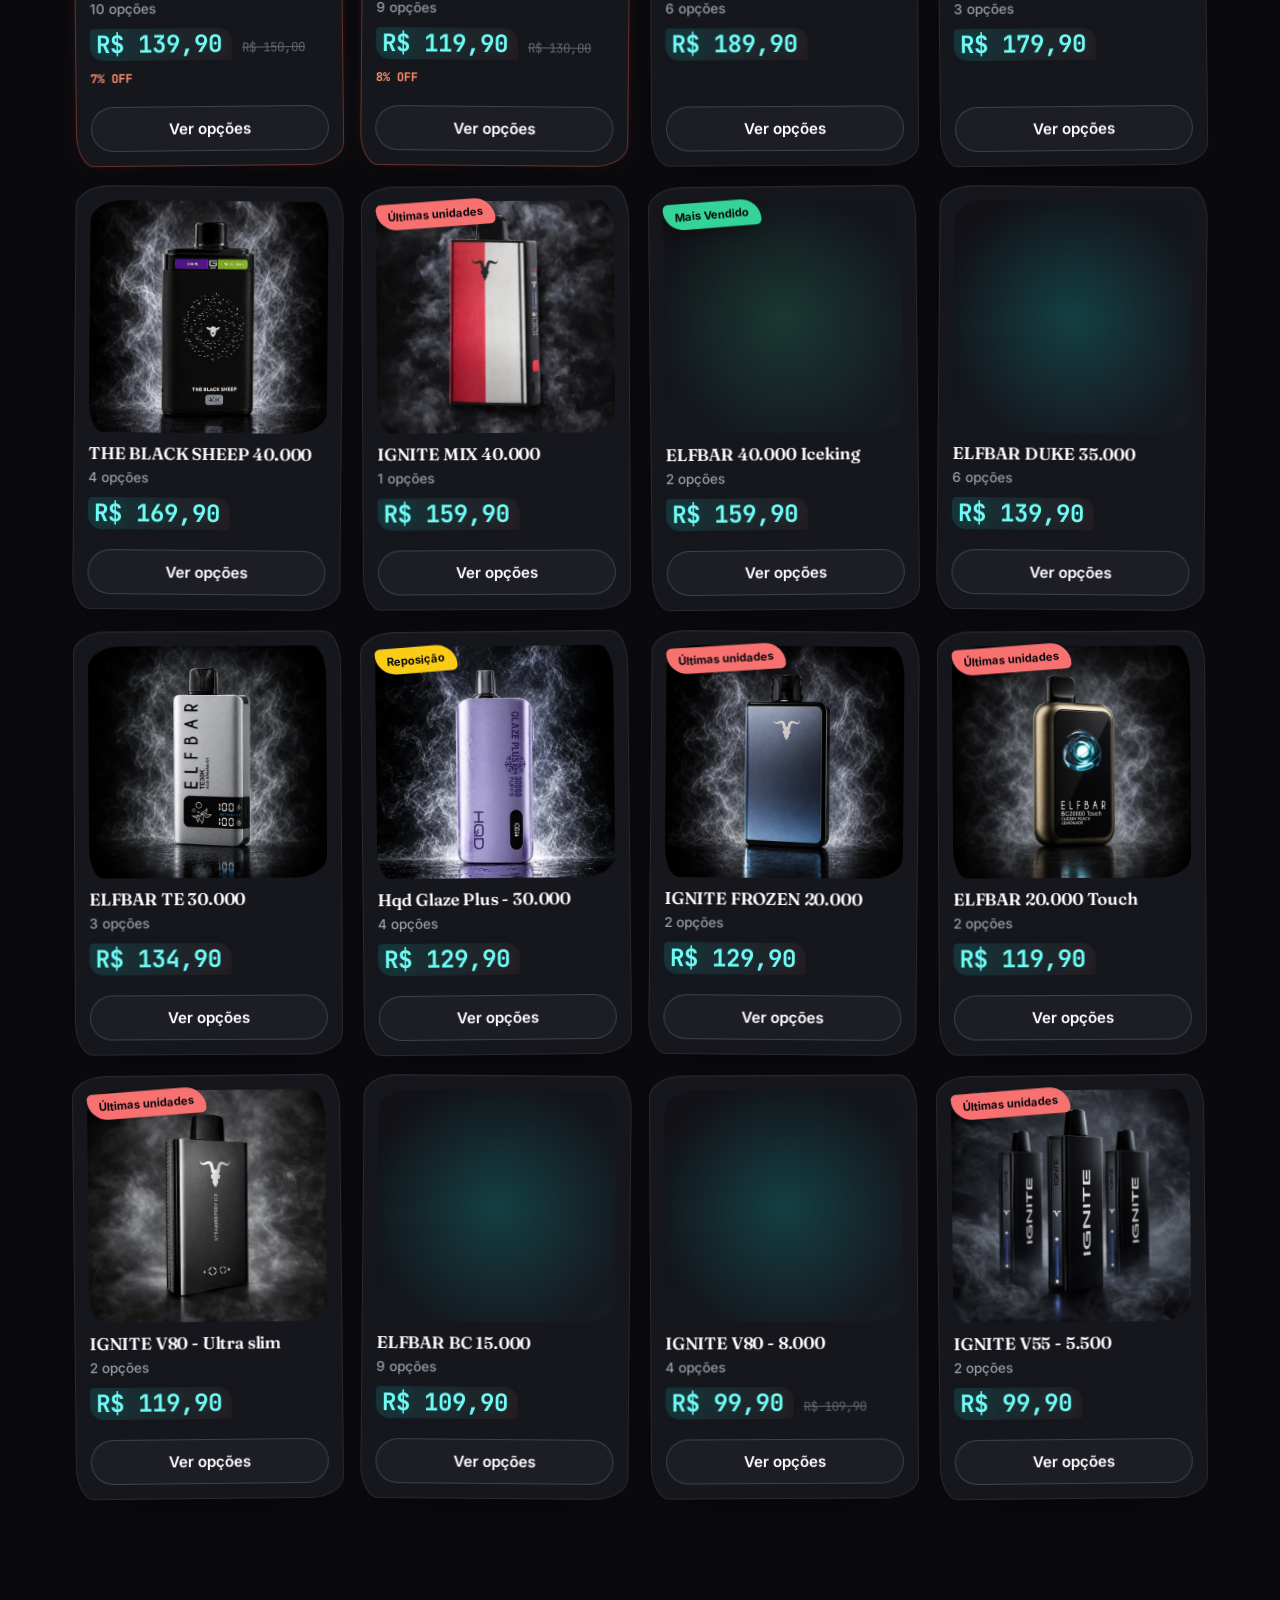
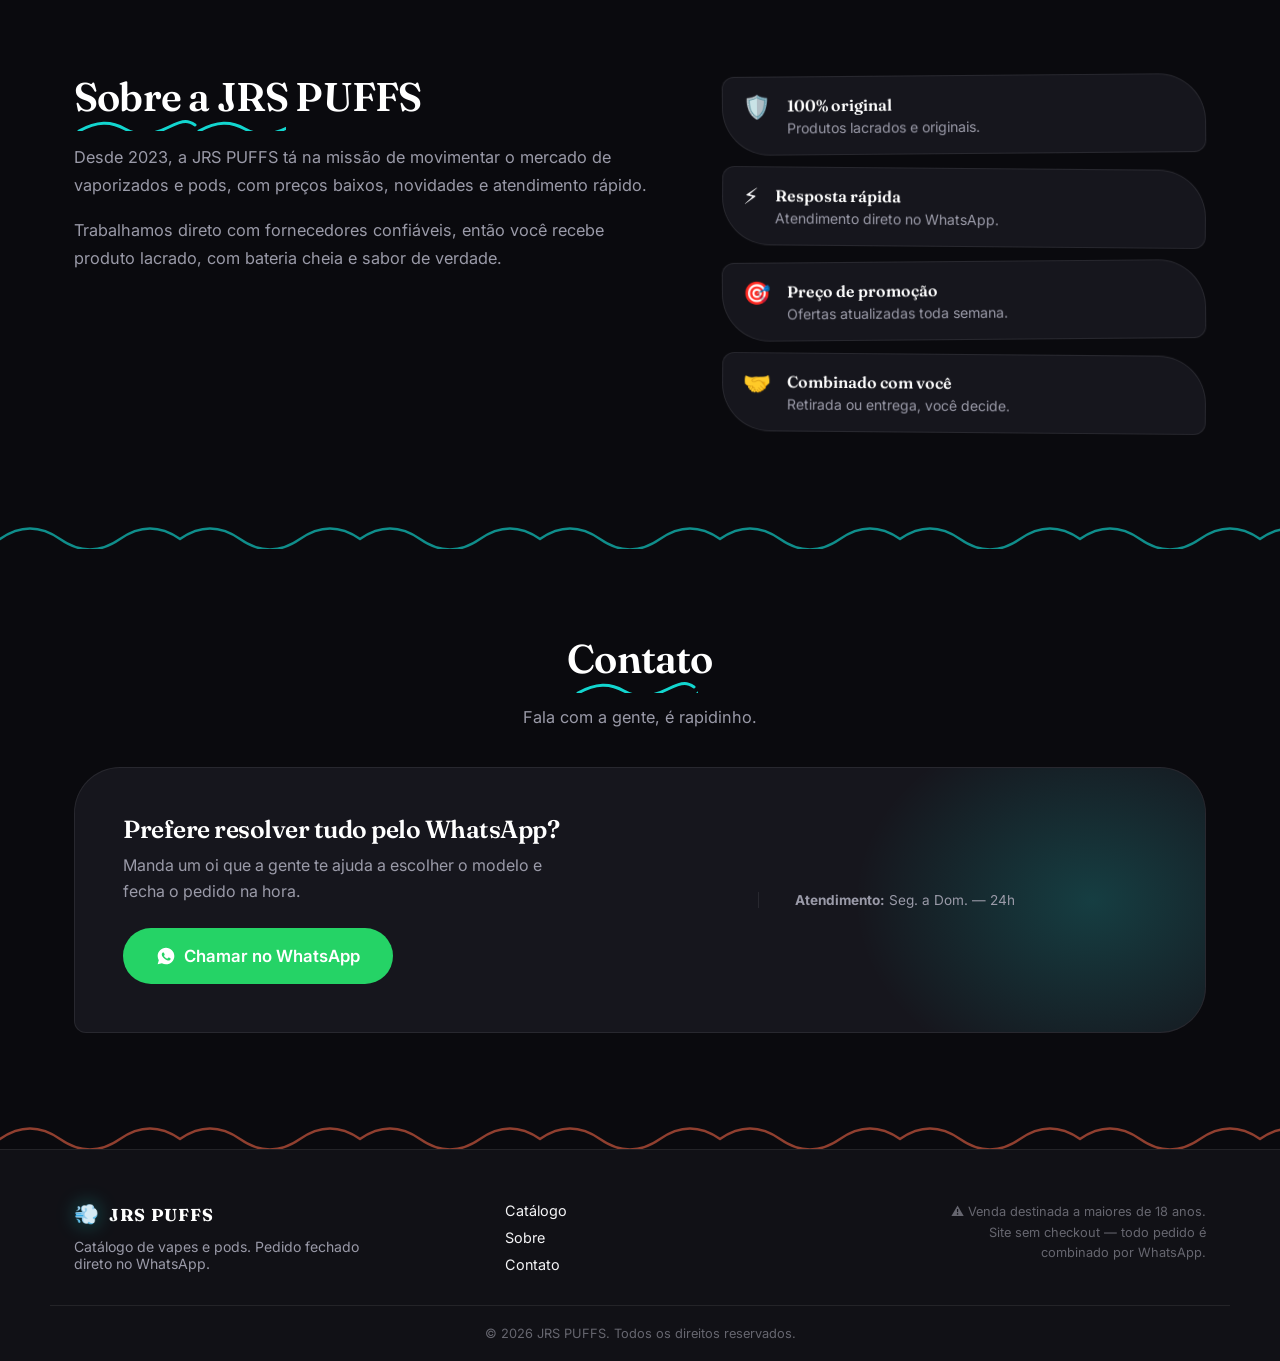
==== commit 29e64c3c: "Teste" ====
--- a/index.html
+++ b/index.html
@@ -84,7 +84,12 @@
       <div class="container hero-grid">
         <div class="hero-copy">
           <p class="eyebrow"> 😉 Sejam Bem Vindos(as) </p>
-          <img src="./img/logo-jrs-puffs.webp" alt="JRS PUFFS" class="hero-logo" width="220" height="298" />
+          <span class="hero-scroll-animation">
+            <span class="hero-smoke hero-smoke-back" aria-hidden="true"></span>
+            <img src="./img/logo-jrs-puffs.webp" alt="JRS PUFFS" class="hero-logo" width="220" height="298" />
+            <span class="hero-logo-fragments" aria-hidden="true"></span>
+            <span class="hero-smoke hero-smoke-front" aria-hidden="true"></span>
+          </span>
           <p class="hero-sub">
             Escolha o modelo, chama a gente e já garante o seu antes que acabe o estoque.
           </p>
@@ -98,6 +103,7 @@
         </div>
 
       </div>
+      <p class="hero-scroll-cue" aria-hidden="true"><span></span> Role para explorar</p>
     </section>
 
     <div class="bunting bunting-alt" aria-hidden="true"></div>
--- a/styles.css
+++ b/styles.css
@@ -375,14 +375,105 @@
   opacity: 0.8;
   animation: blob-morph 22s ease-in-out infinite alternate-reverse;
 }
+.hero-scroll-animation {
+  position: relative;
+  display: block;
+  width: min(190px, 44vw);
+  aspect-ratio: 220 / 298;
+  margin: 0 auto 6px;
+  transform-origin: center;
+}
+.hero-section.hero-logo-fragments-ready .hero-scroll-animation {
+  transform: translate3d(0, var(--hero-fragment-rise, 0px), 0) rotate(-3deg);
+  filter: drop-shadow(0 10px 42px rgba(20, 250, 241, 0.38));
+}
 .hero-logo {
   display: block;
-  width: min(190px, 44vw);
+  width: 100%;
   height: auto;
-  margin: 0 auto 6px;
+  margin: 0;
   transform: rotate(-3deg);
   filter: drop-shadow(0 10px 42px rgba(20, 250, 241, 0.38));
 }
+.hero-section.hero-logo-fragments-ready .hero-logo { display: none; }
+.hero-logo-fragments {
+  display: none;
+  position: absolute;
+  inset: 0;
+  pointer-events: none;
+}
+.hero-section.hero-logo-fragments-ready .hero-logo-fragments { display: block; }
+.hero-logo-fragment {
+  position: absolute;
+  width: 20%;
+  height: 25%;
+  background-repeat: no-repeat;
+  pointer-events: none;
+  transform-origin: center;
+}
+.hero-smoke {
+  position: absolute;
+  left: 50%;
+  top: 50%;
+  width: 175%;
+  height: 138%;
+  pointer-events: none;
+  border-radius: 50%;
+  opacity: 0;
+  background:
+    radial-gradient(ellipse at 34% 46%, rgba(174, 184, 190, 0.17), transparent 42%),
+    radial-gradient(ellipse at 68% 58%, rgba(111, 122, 130, 0.2), transparent 48%),
+    radial-gradient(ellipse at 54% 32%, rgba(215, 220, 222, 0.12), transparent 44%);
+  transform: translate3d(-50%, calc(-50% + var(--hero-smoke-y, 0px)), 0) scale(1.08);
+}
+.hero-section.hero-logo-fragments-ready .hero-smoke-back {
+  opacity: var(--hero-smoke-back-opacity, 0.34);
+  z-index: -1;
+}
+.hero-section.hero-logo-fragments-ready .hero-smoke-front {
+  width: 145%;
+  height: 112%;
+  background:
+    radial-gradient(ellipse at 44% 64%, rgba(202, 208, 210, 0.12), transparent 42%),
+    radial-gradient(ellipse at 72% 34%, rgba(136, 146, 152, 0.1), transparent 46%);
+  opacity: var(--hero-smoke-front-opacity, 0.08);
+  z-index: 1;
+}
+.hero-scroll-cue {
+  display: none;
+  position: absolute;
+  z-index: 1;
+  left: 50%;
+  bottom: 14px;
+  align-items: center;
+  gap: 9px;
+  color: rgba(244, 244, 246, 0.58);
+  font-size: 0.72rem;
+  letter-spacing: 0.08em;
+  transform: translateX(-50%);
+  opacity: var(--hero-cue-opacity, 1);
+  white-space: nowrap;
+  pointer-events: none;
+}
+.hero-scroll-cue span {
+  width: 14px;
+  height: 22px;
+  border: 1px solid rgba(244, 244, 246, 0.48);
+  border-radius: 8px;
+  position: relative;
+}
+.hero-scroll-cue span::after {
+  content: "";
+  position: absolute;
+  top: 4px;
+  left: 50%;
+  width: 2px;
+  height: 5px;
+  background: var(--brand-soft);
+  border-radius: 2px;
+  transform: translateX(-50%);
+}
+.hero-section.hero-logo-fragments-ready .hero-scroll-cue { display: flex; }
 .hero-sub {
   margin: 20px 0 0;
   max-width: 46ch;
@@ -477,6 +568,7 @@
   box-shadow: var(--shadow-pop), 0 0 0 1px rgba(255, 255, 255, 0.04);
 }
 .product-card:hover::before { opacity: 1; }
+.product-card.promocao { border-color: rgba(255, 107, 74, 0.34); box-shadow: var(--shadow-card), 0 0 24px -18px rgba(255, 107, 74, 0.8); }
 
 .card-badge {
   position: absolute;
@@ -493,6 +585,7 @@
 }
 .card-badge:empty { display: none; }
 .card-badge.oferta { box-shadow: 0 8px 20px -6px var(--card-accent); }
+.card-badge.promocao { background: var(--warm); color: var(--white); box-shadow: 0 8px 18px -8px var(--warm); }
 
 .card-media {
   position: relative;
@@ -532,6 +625,7 @@
 
 .card-price-block { display: flex; align-items: baseline; gap: 10px; margin-top: 6px; flex-wrap: wrap; }
 .price-old { font-family: var(--font-mono); font-size: 0.78rem; color: var(--text-faint); text-decoration: line-through; }
+.discount-percent { color: var(--warm-soft); font-family: var(--font-mono); font-size: 0.75rem; font-weight: 700; white-space: nowrap; }
 .price-new {
   font-family: var(--font-mono);
   font-size: 1.5rem;
@@ -869,7 +963,7 @@
   .card-media { height: 190px; }
   .hero-section { padding-top: 84px; padding-bottom: 40px; }
   .eyebrow { margin-bottom: 14px; padding: 6px 14px; font-size: 0.82rem; }
-  .hero-logo { width: min(175px, 38vw); margin-bottom: 2px; }
+  .hero-scroll-animation { width: min(175px, 38vw); margin-bottom: 2px; }
   .hero-sub { margin-top: 12px; font-size: 0.94rem; }
   .hero-actions { margin-top: 18px; }
   .hero-actions .btn {
@@ -923,4 +1017,8 @@
 @media (prefers-reduced-motion: reduce) {
   html { scroll-behavior: auto; }
   .btn:hover, .product-card:hover, .differentials li:hover { transform: none; }
-}
+  .hero-section.hero-logo-fragments-ready .hero-scroll-animation { transform: none; filter: none; }
+  .hero-section.hero-logo-fragments-ready .hero-logo { display: block; }
+  .hero-section.hero-logo-fragments-ready .hero-logo-fragments { display: none; }
+  .hero-smoke, .hero-scroll-cue { display: none !important; }
+}
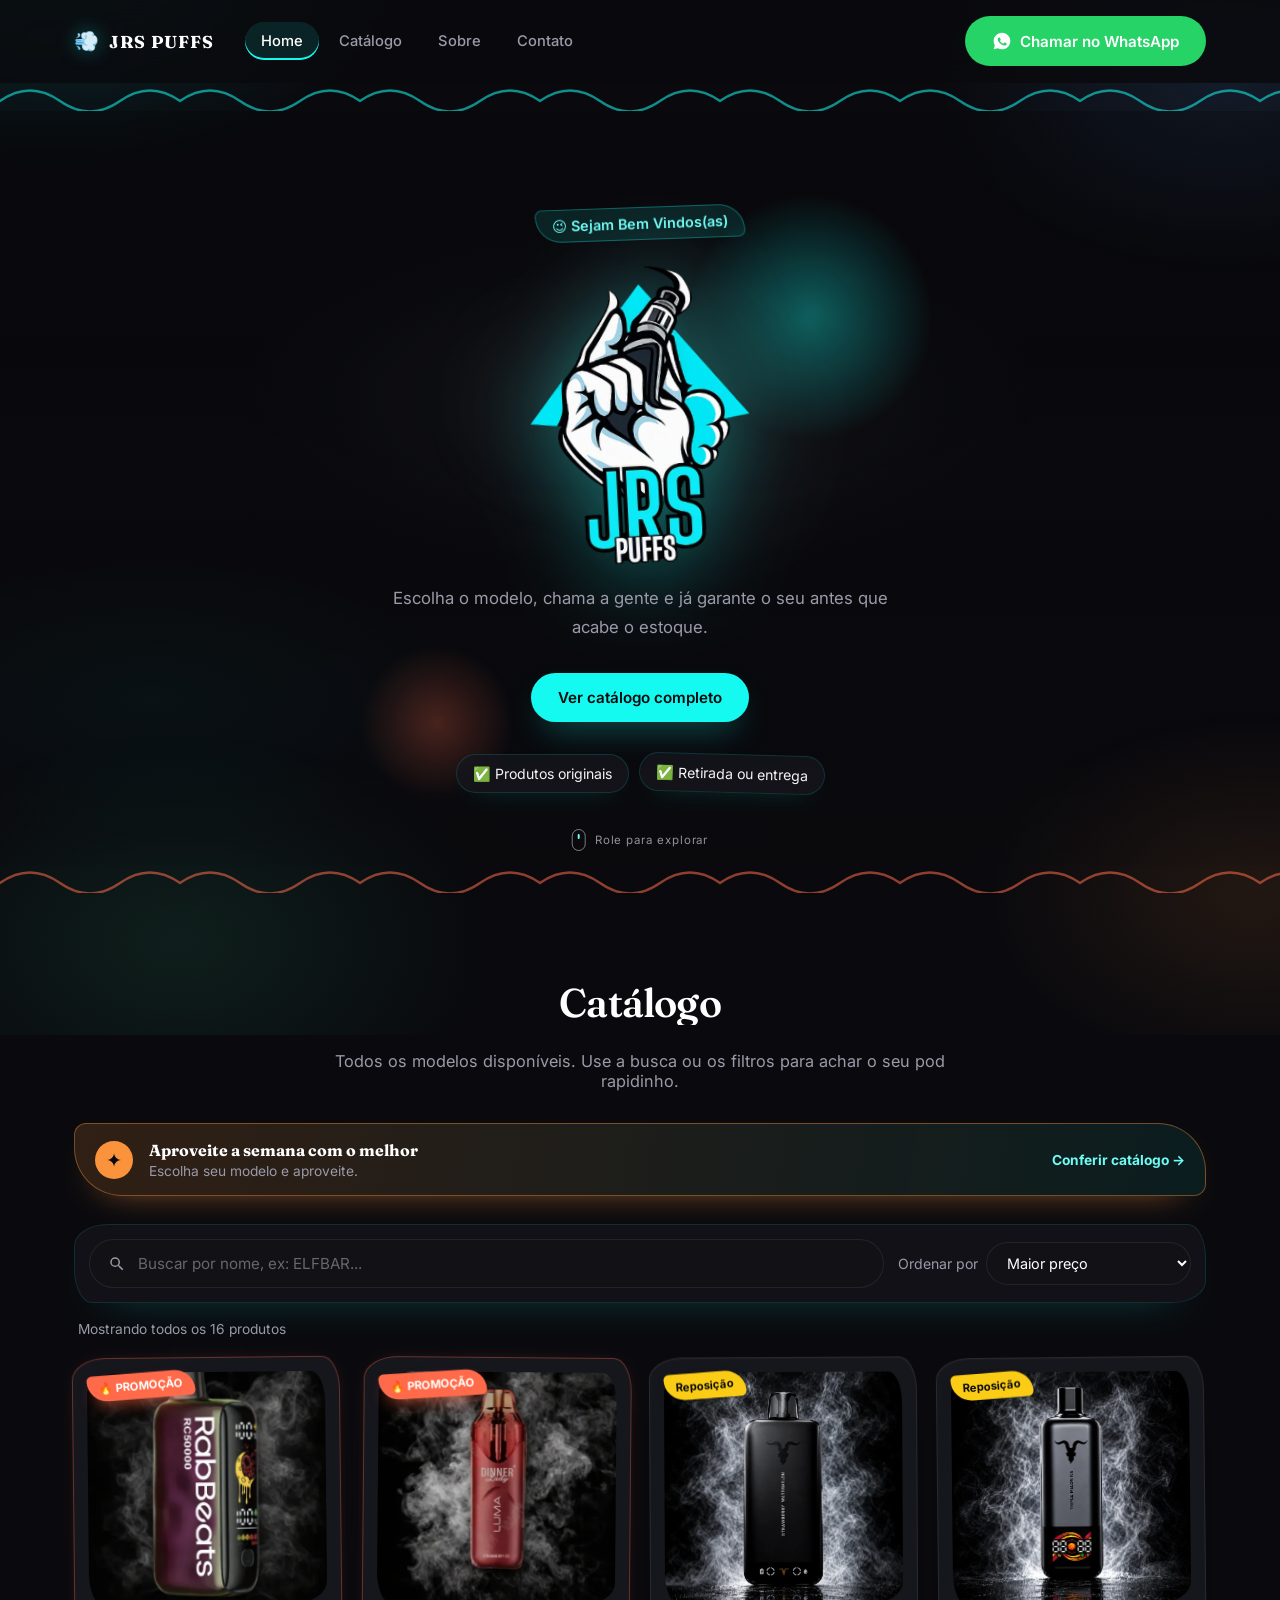
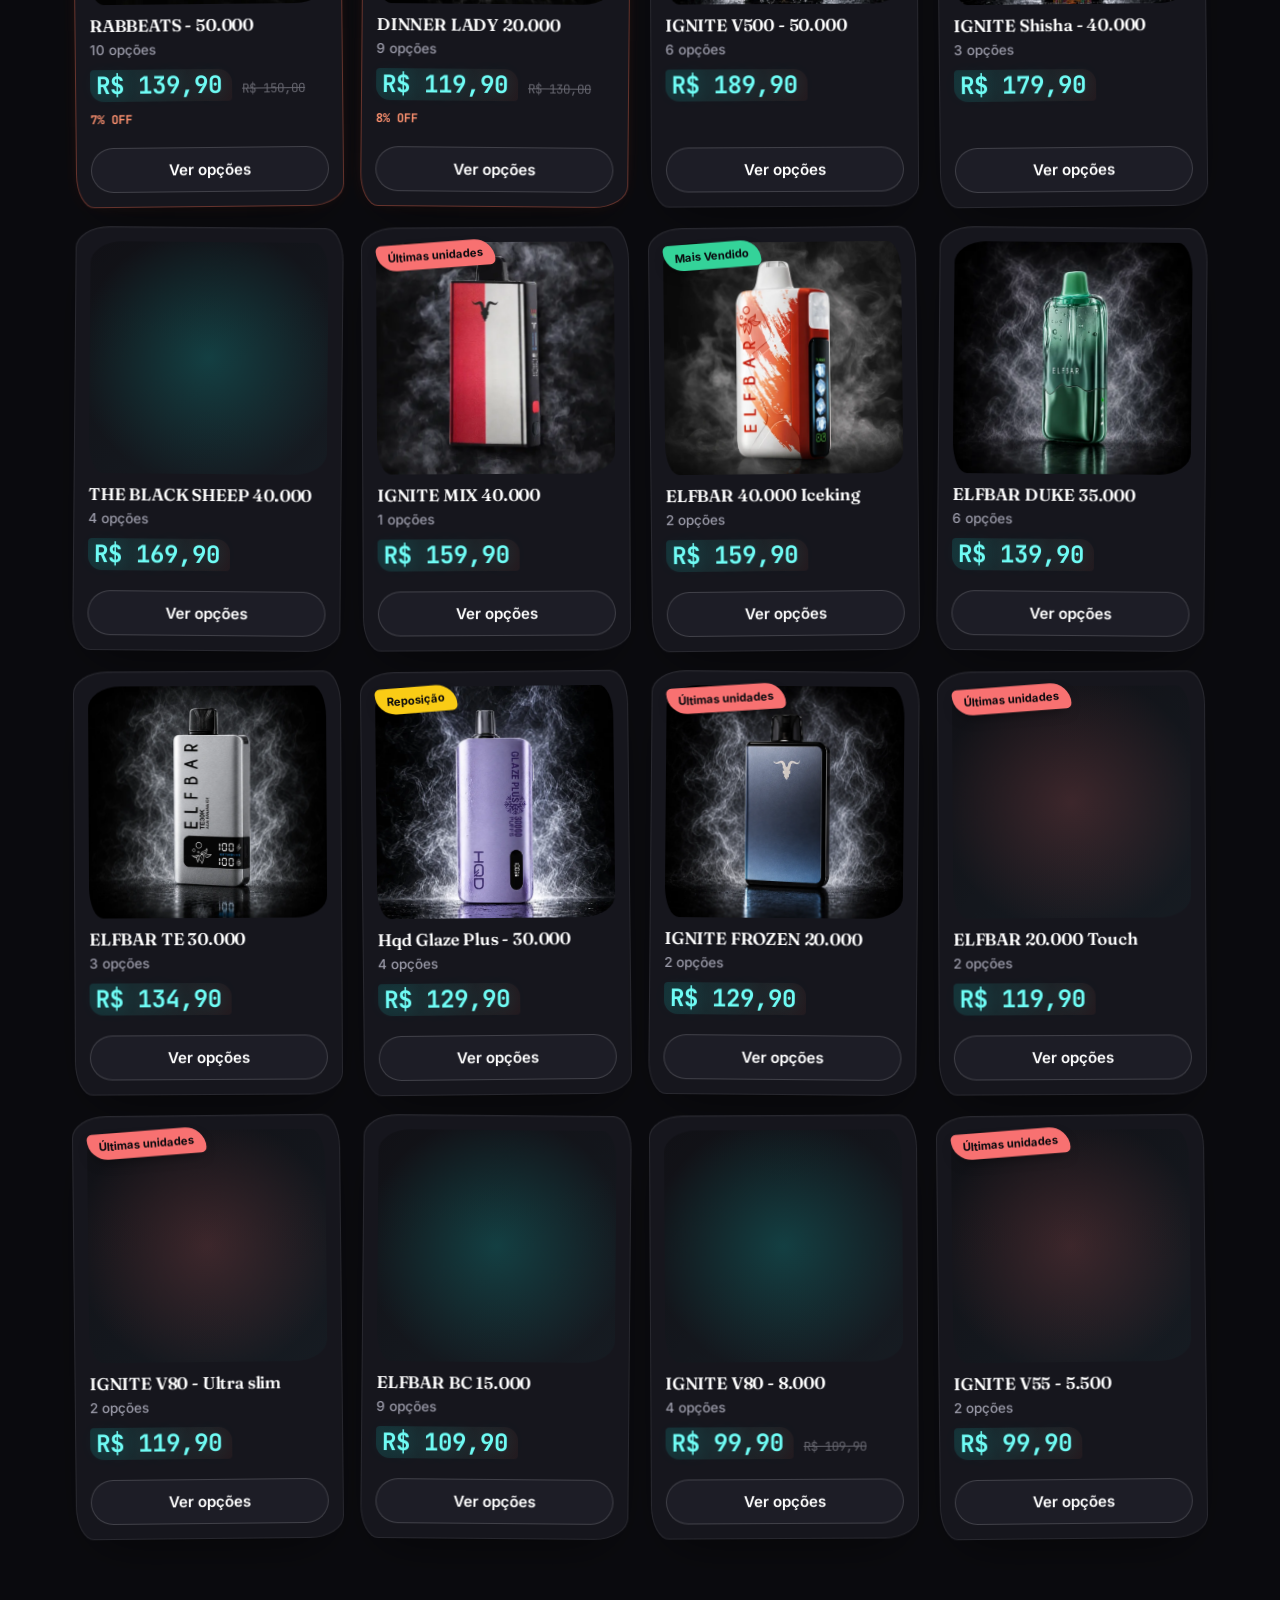
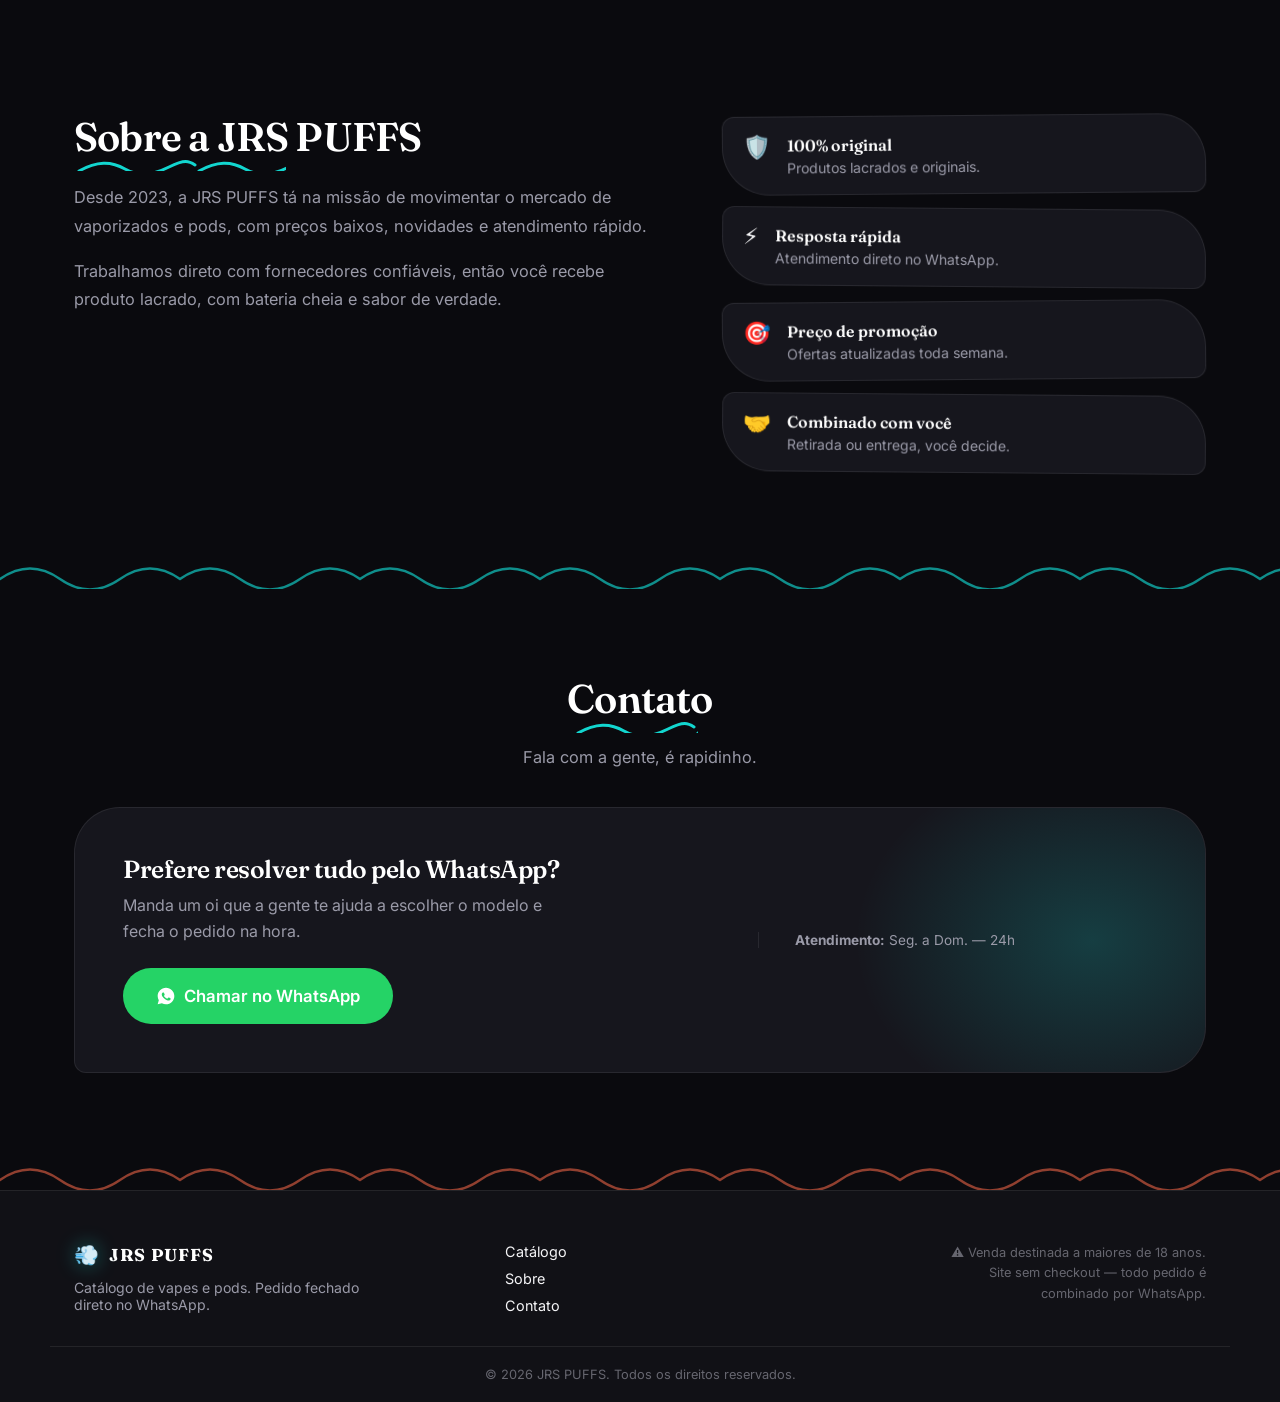
==== commit 5dc0c0ee: "Teste" ====
--- a/index.html
+++ b/index.html
@@ -87,7 +87,6 @@
           <span class="hero-scroll-animation">
             <span class="hero-smoke hero-smoke-back" aria-hidden="true"></span>
             <img src="./img/logo-jrs-puffs.webp" alt="JRS PUFFS" class="hero-logo" width="220" height="298" />
-            <span class="hero-logo-fragments" aria-hidden="true"></span>
             <span class="hero-smoke hero-smoke-front" aria-hidden="true"></span>
           </span>
           <p class="hero-sub">
--- a/styles.css
+++ b/styles.css
@@ -314,7 +314,27 @@
    HERO — composição assimétrica: texto à esquerda, blob orgânico atrás da
    logo em vez de tudo centralizado (evita o clichê "hero de template")
    ========================================================================== */
-.hero-section { padding-top: 96px; padding-bottom: 64px; position: relative; overflow: hidden; }
+.hero-section { padding-top: 96px; padding-bottom: 64px; position: relative; overflow: hidden; isolation: isolate; }
+.hero-section::before {
+  content: "";
+  position: absolute;
+  inset: 0;
+  z-index: 0;
+  pointer-events: none;
+  background:
+    radial-gradient(44% 32% at 50% 38%, rgba(168, 179, 184, 0.1), transparent 74%),
+    radial-gradient(34% 26% at 12% 78%, rgba(20, 250, 241, 0.055), transparent 76%);
+  opacity: var(--hero-haze-opacity, 0.72);
+}
+.hero-section.hero-scroll-animation-ready::after {
+  content: "";
+  position: absolute;
+  inset: 0;
+  z-index: 0;
+  pointer-events: none;
+  background: linear-gradient(180deg, rgba(5, 6, 8, 0.72), rgba(10, 10, 14, 0.18));
+  opacity: var(--hero-overlay-opacity, 0.42);
+}
 .hero-grid {
   display: flex;
   flex-direction: column;
@@ -324,6 +344,7 @@
   margin: 0 auto;
   padding-bottom: 8px;
   position: relative;
+  z-index: 1;
 }
 .eyebrow {
   display: inline-flex;
@@ -337,7 +358,8 @@
   background: rgba(20, 250, 241, 0.1);
   border: 1px solid rgba(20, 250, 241, 0.3);
   margin-bottom: 26px;
-  transform: rotate(-2deg);
+  transform: translate3d(0, var(--hero-eyebrow-y, 0px), 0) rotate(-2deg);
+  opacity: var(--hero-eyebrow-opacity, 1);
 }
 .hero-copy h1 {
   font-size: clamp(2.3rem, 5.6vw, 3.6rem);
@@ -378,15 +400,14 @@
 .hero-scroll-animation {
   position: relative;
   display: block;
-  width: min(190px, 44vw);
-  aspect-ratio: 220 / 298;
+  width: min(220px, 48vw);
   margin: 0 auto 6px;
+  transform: translate3d(0, var(--hero-scroll-y, 0px), 0) scale(var(--hero-scroll-scale, 1));
   transform-origin: center;
-}
-.hero-section.hero-logo-fragments-ready .hero-scroll-animation {
-  transform: translate3d(0, var(--hero-fragment-rise, 0px), 0) rotate(-3deg);
-  filter: drop-shadow(0 10px 42px rgba(20, 250, 241, 0.38));
-}
+  opacity: var(--hero-scroll-opacity, 1);
+  z-index: 0;
+}
+.hero-section.hero-scroll-animation-ready .hero-scroll-animation { will-change: transform, opacity; }
 .hero-logo {
   display: block;
   width: 100%;
@@ -394,22 +415,6 @@
   margin: 0;
   transform: rotate(-3deg);
   filter: drop-shadow(0 10px 42px rgba(20, 250, 241, 0.38));
-}
-.hero-section.hero-logo-fragments-ready .hero-logo { display: none; }
-.hero-logo-fragments {
-  display: none;
-  position: absolute;
-  inset: 0;
-  pointer-events: none;
-}
-.hero-section.hero-logo-fragments-ready .hero-logo-fragments { display: block; }
-.hero-logo-fragment {
-  position: absolute;
-  width: 20%;
-  height: 25%;
-  background-repeat: no-repeat;
-  pointer-events: none;
-  transform-origin: center;
 }
 .hero-smoke {
   position: absolute;
@@ -424,19 +429,19 @@
     radial-gradient(ellipse at 34% 46%, rgba(174, 184, 190, 0.17), transparent 42%),
     radial-gradient(ellipse at 68% 58%, rgba(111, 122, 130, 0.2), transparent 48%),
     radial-gradient(ellipse at 54% 32%, rgba(215, 220, 222, 0.12), transparent 44%);
-  transform: translate3d(-50%, calc(-50% + var(--hero-smoke-y, 0px)), 0) scale(1.08);
-}
-.hero-section.hero-logo-fragments-ready .hero-smoke-back {
-  opacity: var(--hero-smoke-back-opacity, 0.34);
+  transform: translate3d(calc(-50% + var(--hero-smoke-x, 0px)), calc(-50% + var(--hero-smoke-y, 0px)), 0) scale(1.08);
+}
+.hero-section.hero-scroll-animation-ready .hero-smoke-back {
+  opacity: var(--hero-smoke-back-opacity, 0.75);
   z-index: -1;
 }
-.hero-section.hero-logo-fragments-ready .hero-smoke-front {
+.hero-section.hero-scroll-animation-ready .hero-smoke-front {
   width: 145%;
   height: 112%;
   background:
     radial-gradient(ellipse at 44% 64%, rgba(202, 208, 210, 0.12), transparent 42%),
     radial-gradient(ellipse at 72% 34%, rgba(136, 146, 152, 0.1), transparent 46%);
-  opacity: var(--hero-smoke-front-opacity, 0.08);
+  opacity: var(--hero-smoke-front-opacity, 0.2);
   z-index: 1;
 }
 .hero-scroll-cue {
@@ -473,21 +478,37 @@
   border-radius: 2px;
   transform: translateX(-50%);
 }
-.hero-section.hero-logo-fragments-ready .hero-scroll-cue { display: flex; }
+.hero-section.hero-scroll-animation-ready .hero-scroll-cue { display: flex; }
+.hero-section.hero-scroll-animation-ready .hero-copy > .eyebrow,
+.hero-section.hero-scroll-animation-ready .hero-sub,
+.hero-section.hero-scroll-animation-ready .hero-actions,
+.hero-section.hero-scroll-animation-ready .hero-trust { will-change: transform, opacity; }
 .hero-sub {
   margin: 20px 0 0;
   max-width: 46ch;
   color: var(--text-muted);
   font-size: 1.05rem;
   line-height: 1.7;
-}
-.hero-actions { display: flex; gap: 12px; flex-wrap: wrap; margin-top: 32px; justify-content: center; }
+  transform: translate3d(0, var(--hero-support-y, 0px), 0);
+  opacity: var(--hero-support-opacity, 1);
+}
+.hero-actions {
+  display: flex;
+  gap: 12px;
+  flex-wrap: wrap;
+  margin-top: 32px;
+  justify-content: center;
+  transform: translate3d(0, var(--hero-support-y, 0px), 0);
+  opacity: var(--hero-support-opacity, 1);
+}
 .hero-trust {
   display: flex;
   flex-wrap: wrap;
   justify-content: center;
   gap: 10px;
   margin-top: 32px;
+  transform: translate3d(0, var(--hero-support-y, 0px), 0);
+  opacity: var(--hero-support-opacity, 1);
 }
 .hero-trust li {
   font-size: 0.88rem;
@@ -499,6 +520,37 @@
   box-shadow: 0 10px 24px -18px rgba(20, 250, 241, 0.8);
 }
 .hero-trust li:nth-child(2) { transform: rotate(1.5deg); }
+
+.hero-section + .bunting { position: relative; }
+.hero-section + .bunting::after {
+  content: "";
+  position: absolute;
+  left: 9%;
+  right: 9%;
+  top: 50%;
+  height: 1px;
+  pointer-events: none;
+  background: linear-gradient(90deg, transparent, rgba(20, 250, 241, 0.62) 22%, rgba(244, 244, 246, 0.28) 52%, rgba(255, 107, 74, 0.42) 82%, transparent);
+  box-shadow: 0 0 10px rgba(20, 250, 241, 0.14);
+  transform: scaleX(var(--home-transition-progress, 0));
+  transform-origin: left center;
+  opacity: var(--home-transition-opacity, 0);
+}
+
+.catalog-section .section-heading.reveal h2 {
+  transition: clip-path .62s var(--ease), transform .62s var(--ease);
+  clip-path: inset(0);
+}
+.catalog-section .section-heading.reveal:not(.is-visible) h2 {
+  clip-path: inset(100% 0 0);
+  transform: translateY(0.14em) scale(0.97);
+}
+.catalog-section .section-heading.reveal h2::after {
+  transform: scaleX(var(--catalog-rule-scale, 1));
+  transform-origin: left center;
+  transition: transform .72s var(--ease);
+}
+.catalog-section .section-heading.reveal:not(.is-visible) h2::after { --catalog-rule-scale: 0.12; }
 
 .hero-visual { display: none; }
 .glow-orb { display: none; }
@@ -963,7 +1015,7 @@
   .card-media { height: 190px; }
   .hero-section { padding-top: 84px; padding-bottom: 40px; }
   .eyebrow { margin-bottom: 14px; padding: 6px 14px; font-size: 0.82rem; }
-  .hero-scroll-animation { width: min(175px, 38vw); margin-bottom: 2px; }
+  .hero-scroll-animation { width: min(190px, 48vw); margin-bottom: 2px; }
   .hero-sub { margin-top: 12px; font-size: 0.94rem; }
   .hero-actions { margin-top: 18px; }
   .hero-actions .btn {
@@ -1017,8 +1069,15 @@
 @media (prefers-reduced-motion: reduce) {
   html { scroll-behavior: auto; }
   .btn:hover, .product-card:hover, .differentials li:hover { transform: none; }
-  .hero-section.hero-logo-fragments-ready .hero-scroll-animation { transform: none; filter: none; }
-  .hero-section.hero-logo-fragments-ready .hero-logo { display: block; }
-  .hero-section.hero-logo-fragments-ready .hero-logo-fragments { display: none; }
+  .hero-scroll-animation { transform: none; opacity: 1; will-change: auto; }
   .hero-smoke, .hero-scroll-cue { display: none !important; }
-}
+  .hero-section.hero-scroll-animation-ready::after { opacity: 0; }
+  .hero-section::before { opacity: 0.35; }
+  .hero-section.hero-scroll-animation-ready .hero-copy > .eyebrow,
+  .hero-section.hero-scroll-animation-ready .hero-sub,
+  .hero-section.hero-scroll-animation-ready .hero-actions,
+  .hero-section.hero-scroll-animation-ready .hero-trust { will-change: auto; }
+  .hero-section + .bunting::after { display: none; }
+  .catalog-section .section-heading.reveal h2 { clip-path: none; transform: none; transition: none; }
+  .catalog-section .section-heading.reveal h2::after { transform: none; transition: none; }
+}
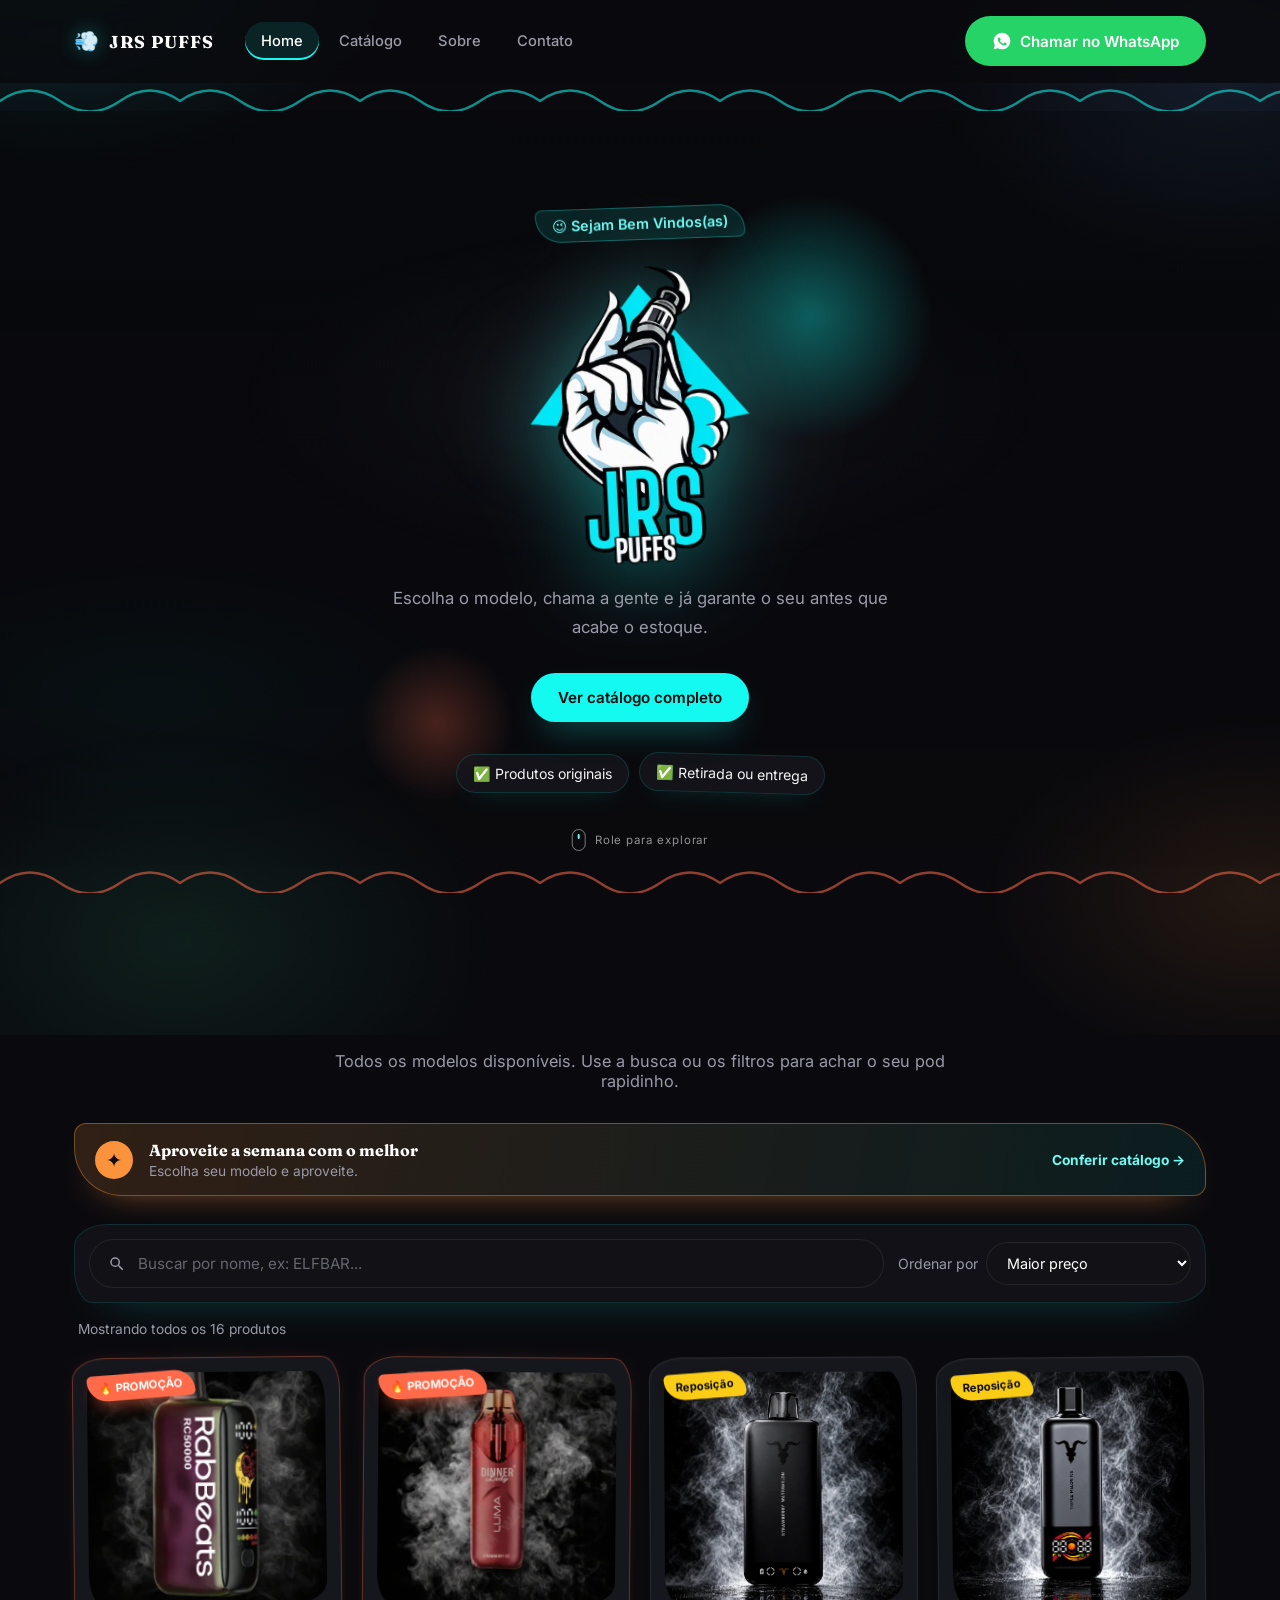
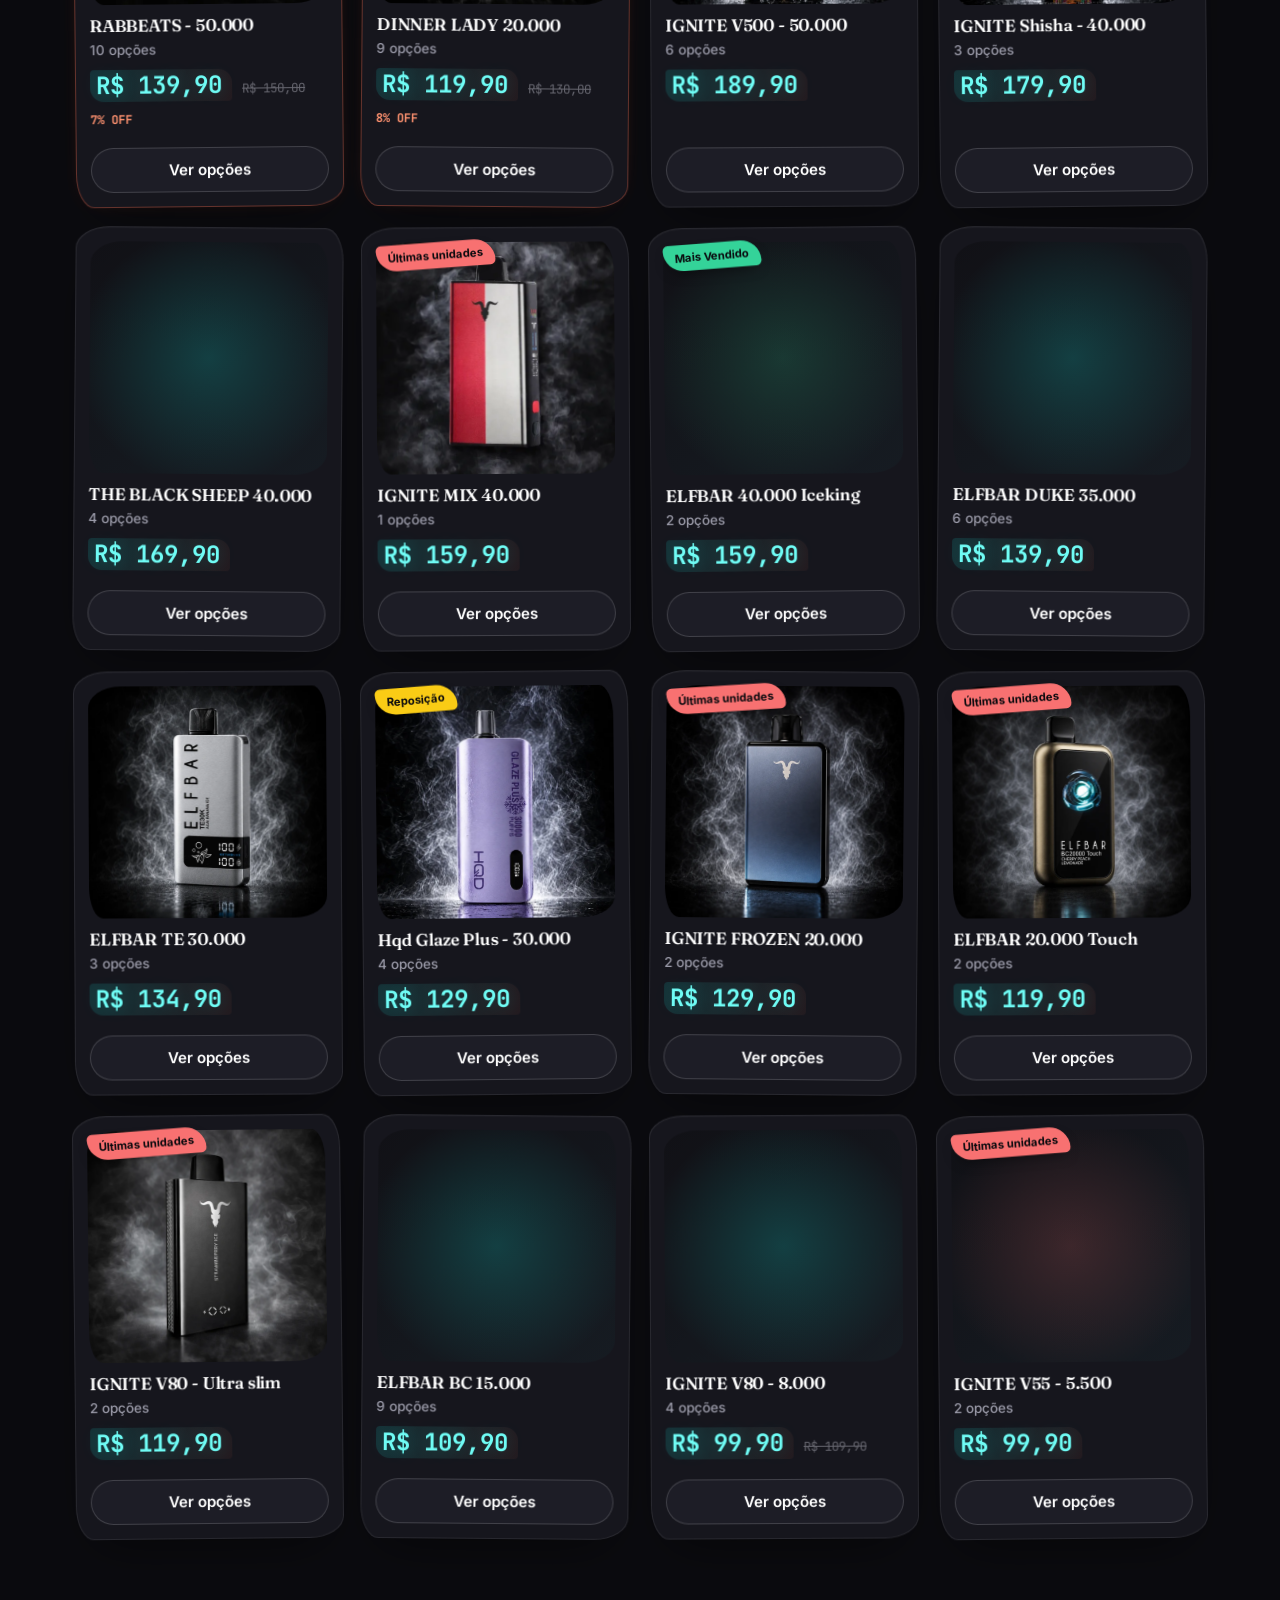
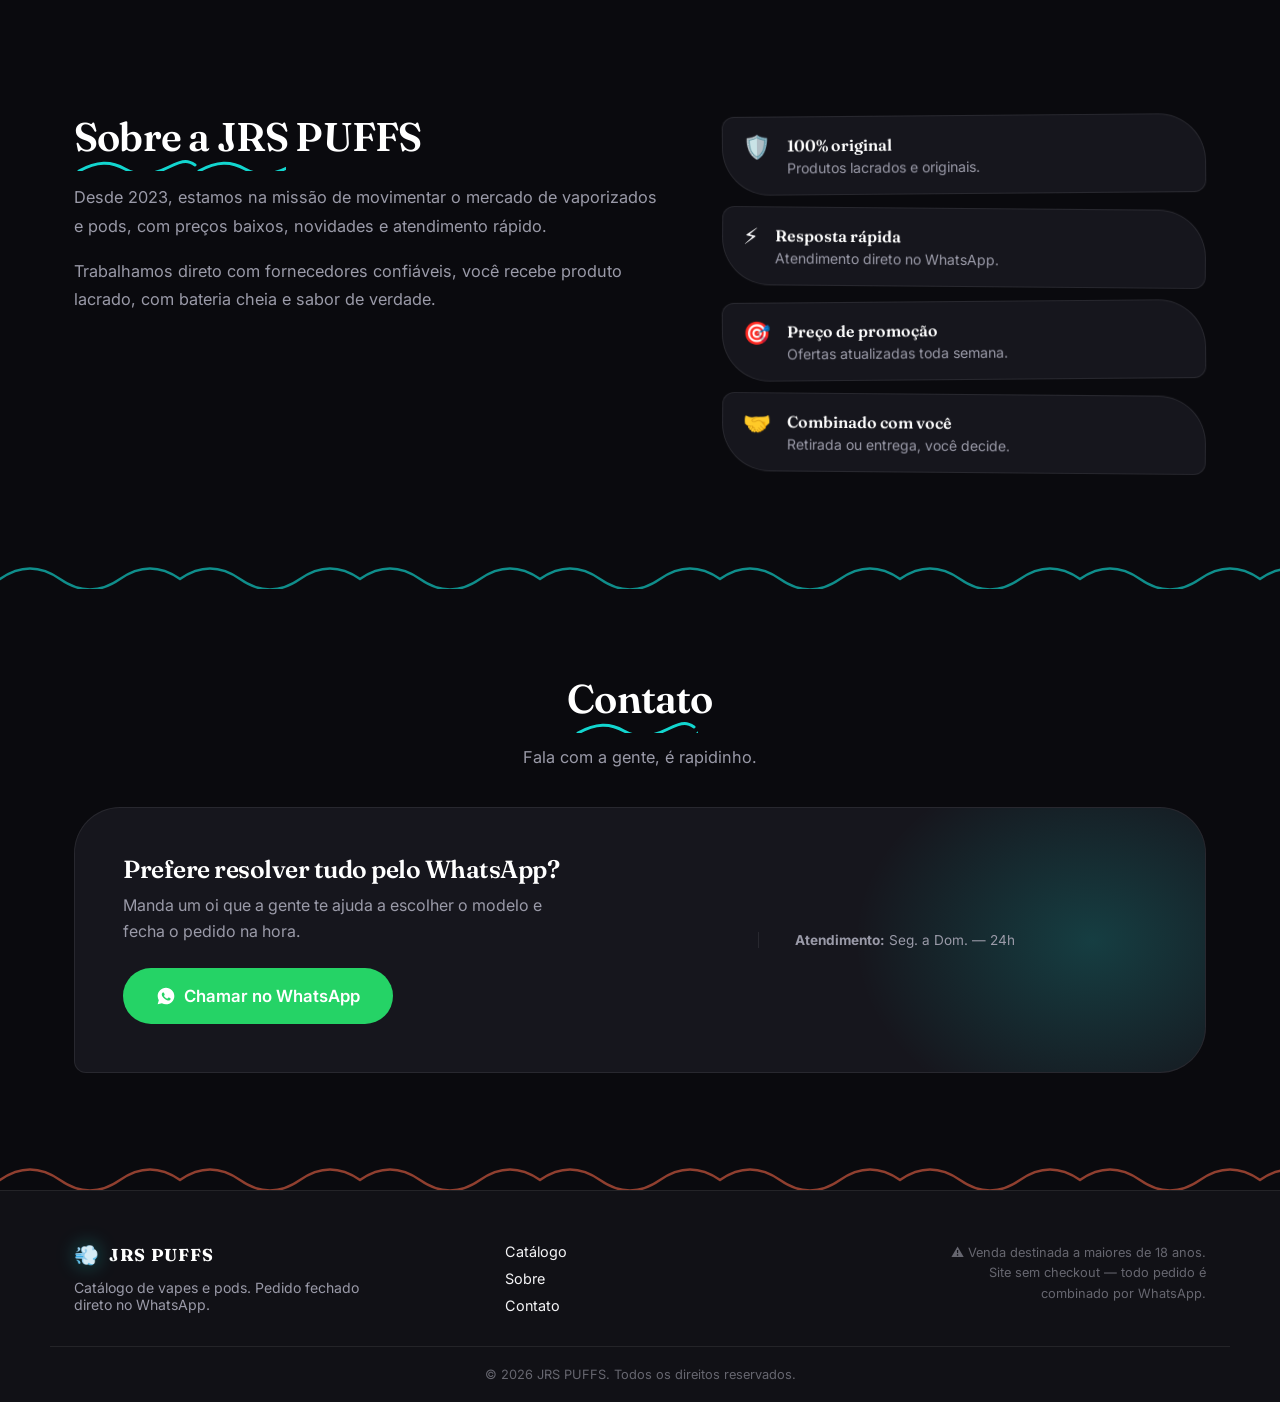
==== commit 457db2e4: "Atualização de Desempenho" ====
--- a/index.html
+++ b/index.html
@@ -156,10 +156,10 @@
             <h2>Sobre a JRS PUFFS</h2>
           </div>
           <p class="about-text">
-              Desde 2023, a JRS PUFFS tá na missão de movimentar o mercado de vaporizados e pods, com preços baixos, novidades e atendimento rápido.
+              Desde 2023, estamos na missão de movimentar o mercado de vaporizados e pods, com preços baixos, novidades e atendimento rápido.
           </p>
           <p class="about-text">
-            Trabalhamos direto com fornecedores confiáveis, então você recebe produto lacrado, com bateria
+            Trabalhamos direto com fornecedores confiáveis, você recebe produto lacrado, com bateria
             cheia e sabor de verdade.
           </p>
         </div>
--- a/styles.css
+++ b/styles.css
@@ -325,6 +325,7 @@
     radial-gradient(44% 32% at 50% 38%, rgba(168, 179, 184, 0.1), transparent 74%),
     radial-gradient(34% 26% at 12% 78%, rgba(20, 250, 241, 0.055), transparent 76%);
   opacity: var(--hero-haze-opacity, 0.72);
+  transform: translate3d(0, var(--hero-bg-y, 0px), 0) scale(var(--hero-bg-scale, 1));
 }
 .hero-section.hero-scroll-animation-ready::after {
   content: "";
@@ -408,6 +409,7 @@
   z-index: 0;
 }
 .hero-section.hero-scroll-animation-ready .hero-scroll-animation { will-change: transform, opacity; }
+.hero-section.hero-scroll-animation-ready::before { will-change: transform, opacity; }
 .hero-logo {
   display: block;
   width: 100%;
@@ -431,6 +433,8 @@
     radial-gradient(ellipse at 54% 32%, rgba(215, 220, 222, 0.12), transparent 44%);
   transform: translate3d(calc(-50% + var(--hero-smoke-x, 0px)), calc(-50% + var(--hero-smoke-y, 0px)), 0) scale(1.08);
 }
+.hero-smoke-back { transform: translate3d(calc(-50% + var(--hero-smoke-back-x, 0px)), calc(-50% + var(--hero-smoke-back-y, 0px)), 0) scale(1.08); }
+.hero-smoke-front { transform: translate3d(calc(-50% + var(--hero-smoke-front-x, 0px)), calc(-50% + var(--hero-smoke-front-y, 0px)), 0) scale(1.08); }
 .hero-section.hero-scroll-animation-ready .hero-smoke-back {
   opacity: var(--hero-smoke-back-opacity, 0.75);
   z-index: -1;
@@ -521,7 +525,7 @@
 }
 .hero-trust li:nth-child(2) { transform: rotate(1.5deg); }
 
-.hero-section + .bunting { position: relative; }
+.hero-section + .bunting { position: relative; animation: none; }
 .hero-section + .bunting::after {
   content: "";
   position: absolute;
@@ -537,20 +541,28 @@
   opacity: var(--home-transition-opacity, 0);
 }
 
-.catalog-section .section-heading.reveal h2 {
-  transition: clip-path .62s var(--ease), transform .62s var(--ease);
-  clip-path: inset(0);
-}
-.catalog-section .section-heading.reveal:not(.is-visible) h2 {
-  clip-path: inset(100% 0 0);
-  transform: translateY(0.14em) scale(0.97);
-}
-.catalog-section .section-heading.reveal h2::after {
+body.hero-scroll-story-ready .catalog-section .section-heading h2 {
+  --catalog-title-y: 42px;
+  --catalog-title-scale: 0.78;
+  --catalog-title-opacity: 0;
+  --catalog-title-clip: 100%;
+  --catalog-rule-scale: 0.12;
+  transform: translate3d(0, var(--catalog-title-y, 0px), 0) scale(var(--catalog-title-scale, 1));
+  transform-origin: center center;
+  opacity: var(--catalog-title-opacity, 1);
+  clip-path: inset(var(--catalog-title-clip, 0%) 0 0);
+  will-change: transform, opacity, clip-path;
+}
+body.hero-scroll-story-ready .catalog-section .section-heading h2::after {
   transform: scaleX(var(--catalog-rule-scale, 1));
   transform-origin: left center;
-  transition: transform .72s var(--ease);
-}
-.catalog-section .section-heading.reveal:not(.is-visible) h2::after { --catalog-rule-scale: 0.12; }
+}
+body.hero-scroll-story-ready .catalog-section .section-heading p {
+  --catalog-copy-y: 24px;
+  --catalog-copy-opacity: 0;
+  transform: translate3d(0, var(--catalog-copy-y, 0px), 0);
+  opacity: var(--catalog-copy-opacity, 1);
+}
 
 .hero-visual { display: none; }
 .glow-orb { display: none; }
@@ -1078,6 +1090,8 @@
   .hero-section.hero-scroll-animation-ready .hero-actions,
   .hero-section.hero-scroll-animation-ready .hero-trust { will-change: auto; }
   .hero-section + .bunting::after { display: none; }
-  .catalog-section .section-heading.reveal h2 { clip-path: none; transform: none; transition: none; }
-  .catalog-section .section-heading.reveal h2::after { transform: none; transition: none; }
-}
+  body.hero-scroll-story-ready .catalog-section .section-heading h2 { clip-path: none; transform: none; opacity: 1; will-change: auto; }
+  body.hero-scroll-story-ready .catalog-section .section-heading h2::after { transform: none; }
+  body.hero-scroll-story-ready .catalog-section .section-heading p { transform: none; opacity: 1; }
+  .hero-section::before { transform: none; will-change: auto; }
+}
